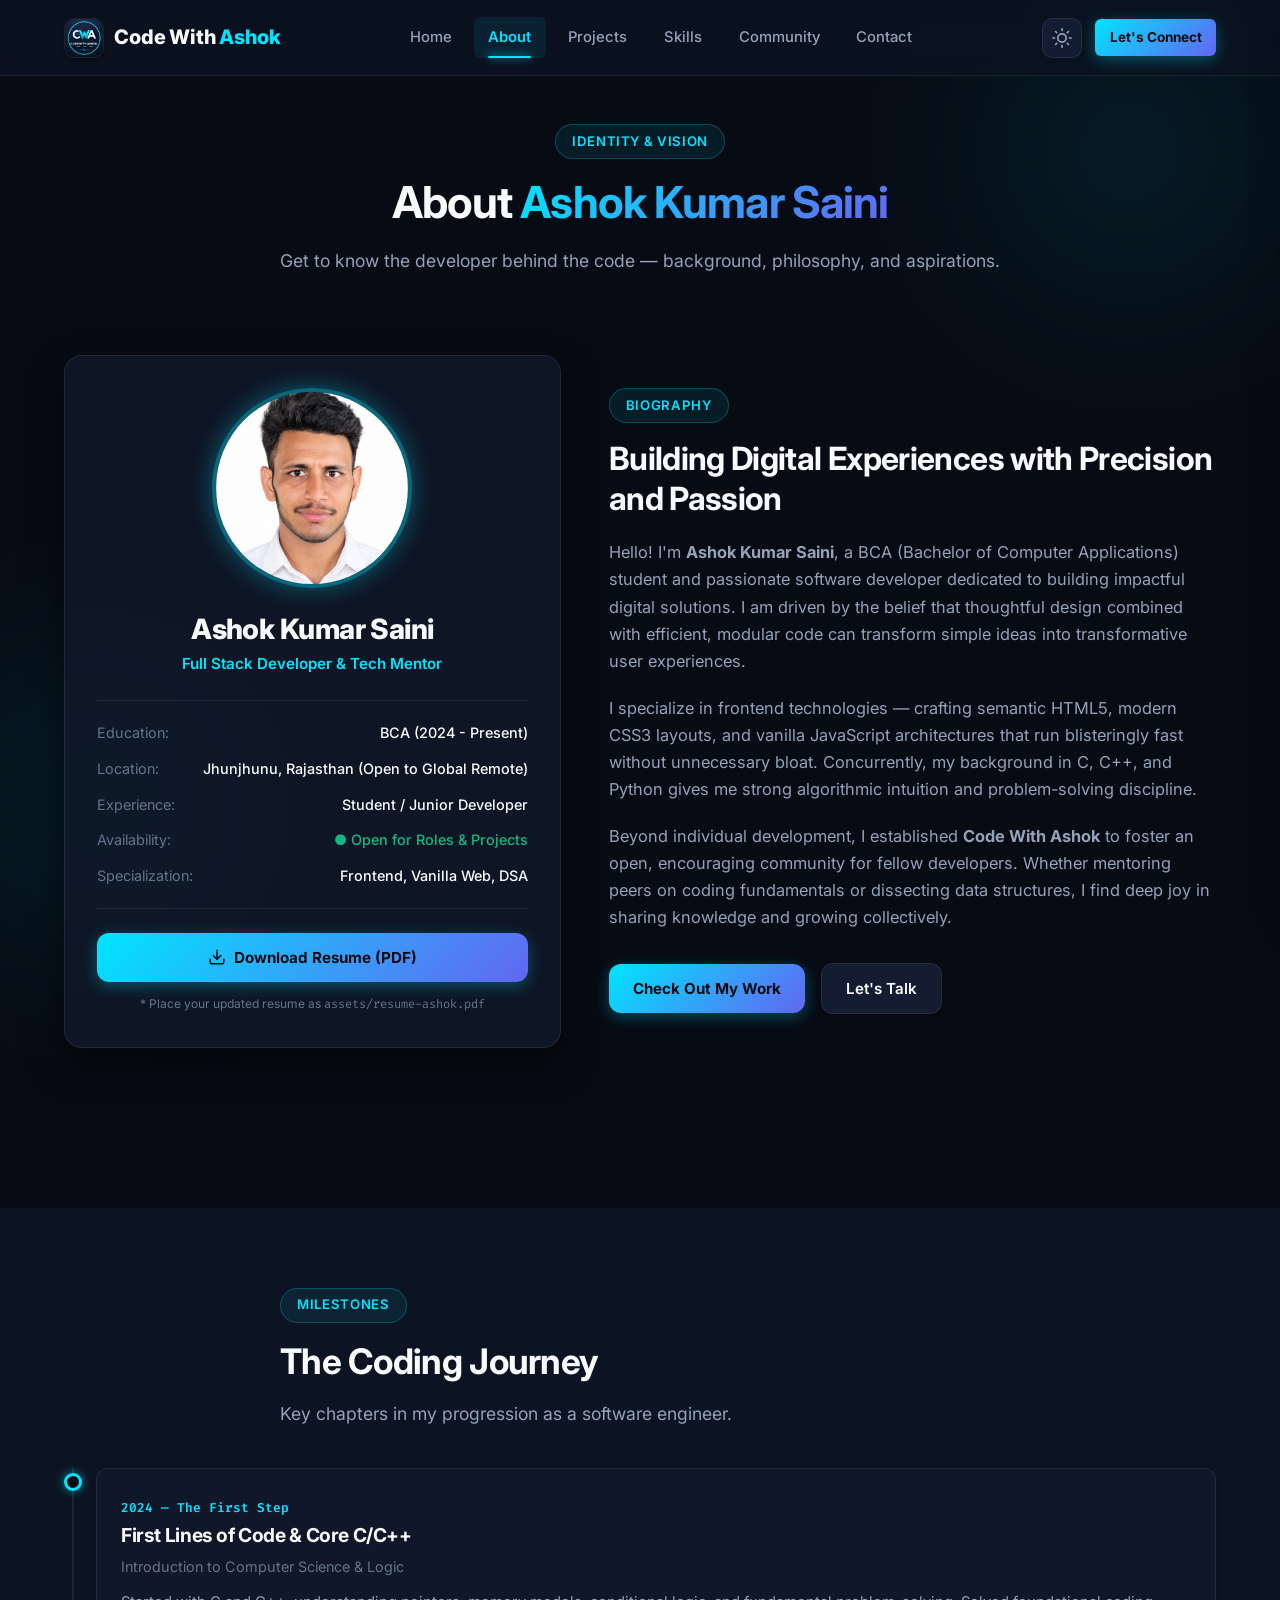
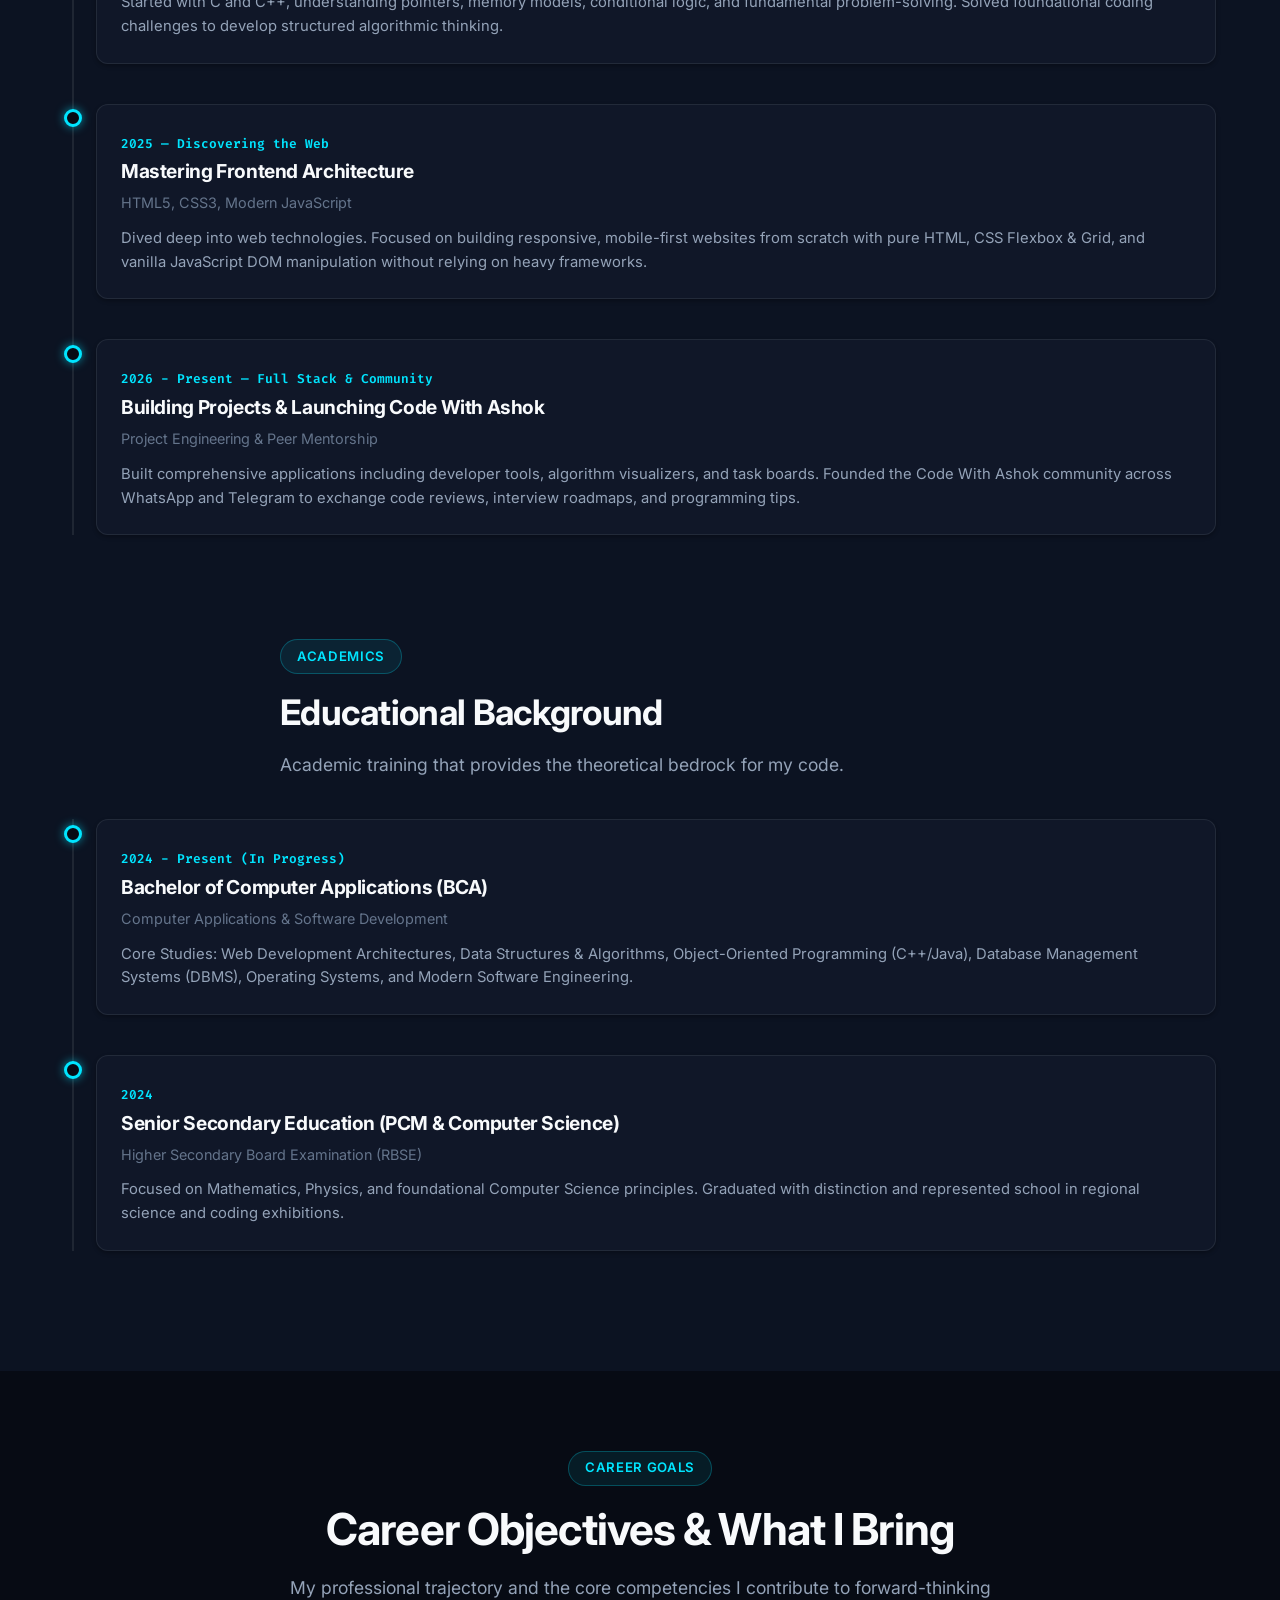
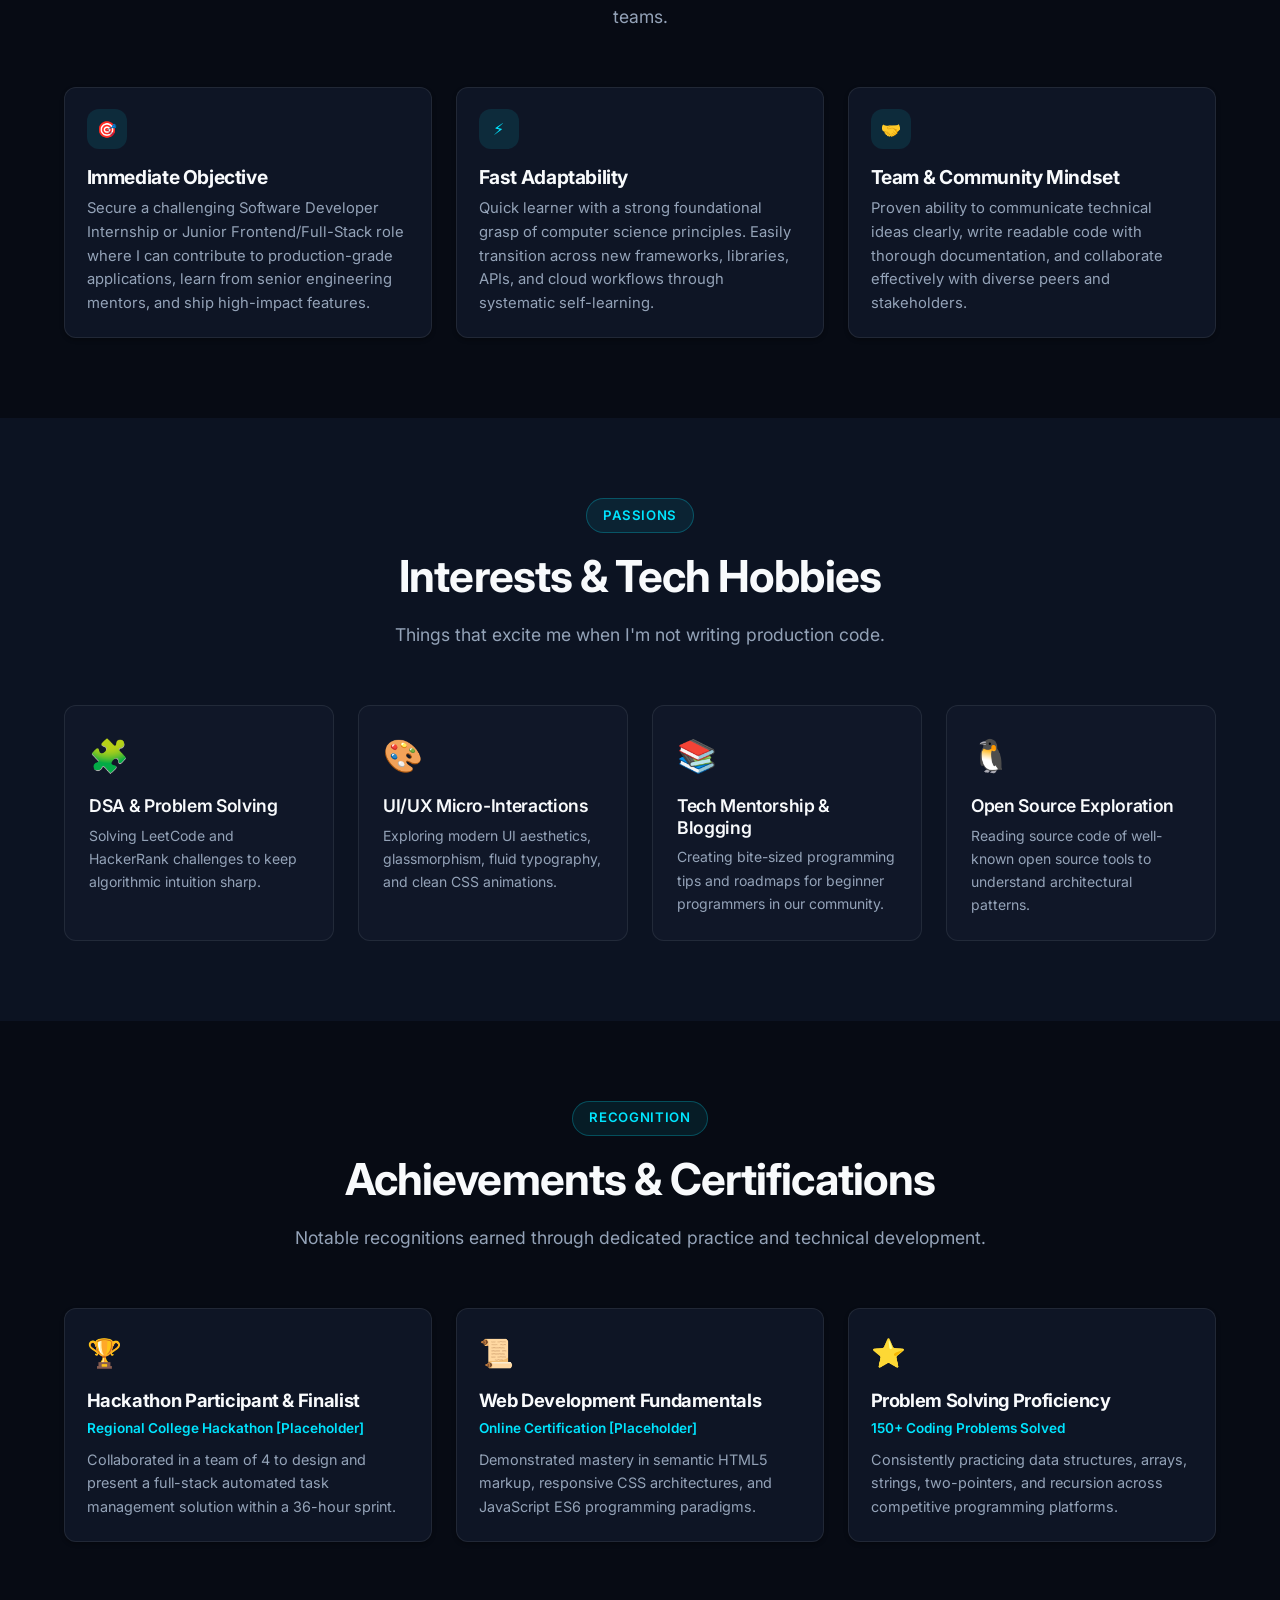
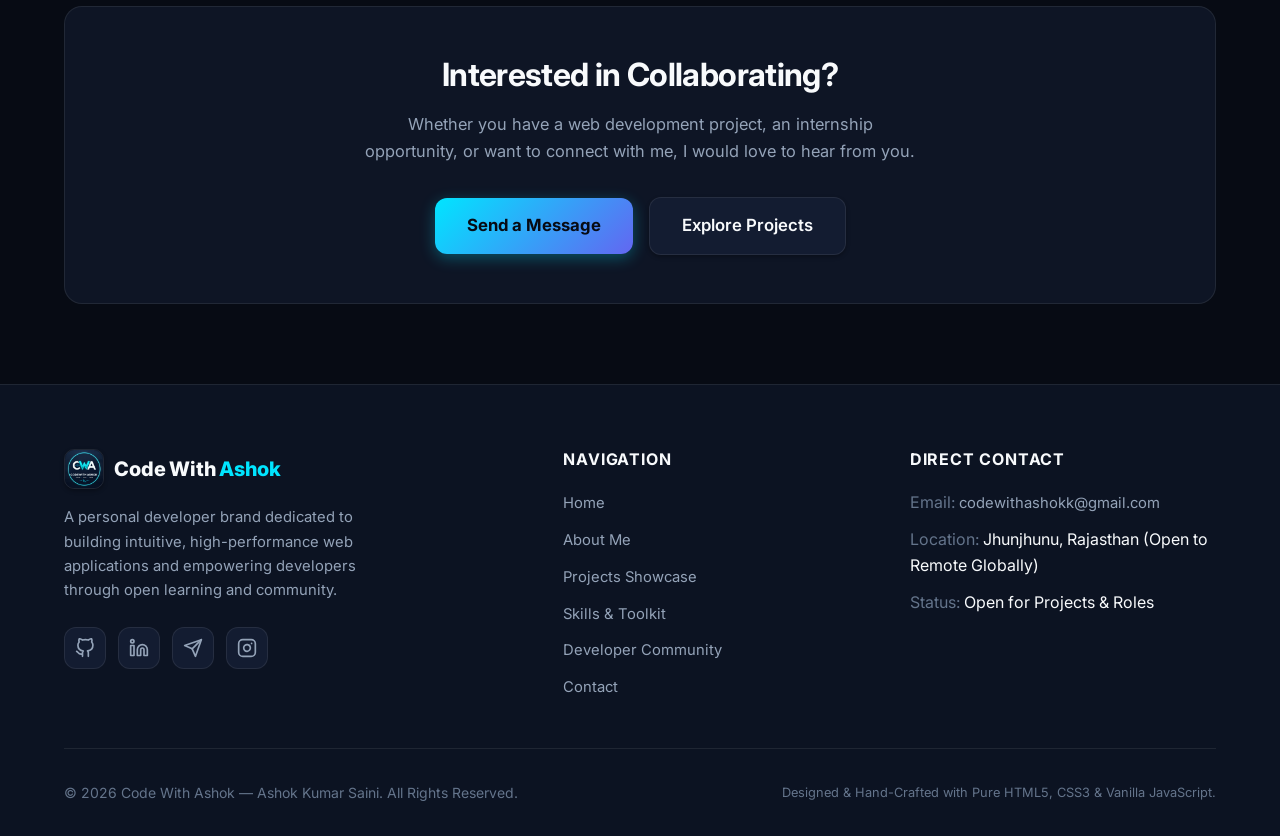
==== about.html @ 59bb3ec4 "Update Coding Journey timeline to start in 2024" ====
<!DOCTYPE html>
<html lang="en" data-theme="dark">
<head>
  <meta charset="UTF-8" />
  <meta name="viewport" content="width=device-width, initial-scale=1.0" />
  
  <!-- Primary SEO Meta Tags -->
  <title>About Ashok Kumar Saini — Developer Journey, Background &amp; Vision | Code With Ashok</title>
  <meta name="title" content="About Ashok Kumar Saini — Developer Journey, Background &amp; Vision | Code With Ashok" />
  <meta name="description" content="Discover the story, educational journey, career objectives, and technical philosophy of Ashok Kumar Saini, founder of Code With Ashok." />
  <meta name="keywords" content="About Ashok Kumar Saini, Ashok Kumar Saini, Code With Ashok, Developer Bio, Education, Career Objectives, Coding Journey, Software Engineer, Web Developer" />
  <meta name="author" content="Ashok Kumar Saini" />
  <meta name="robots" content="index, follow" />
  <link rel="canonical" href="https://codewithashok.dev/about.html" />

  <!-- Open Graph / Facebook -->
  <meta property="og:type" content="profile" />
  <meta property="og:url" content="https://codewithashok.dev/about.html" />
  <meta property="og:title" content="About Ashok Kumar Saini — Developer Journey, Background &amp; Vision" />
  <meta property="og:description" content="Discover the story, educational background, coding journey, and technical achievements of Ashok Kumar Saini." />
  <meta property="og:image" content="https://codewithashok.dev/assets/images/ashok.jpeg" />

  <!-- Twitter Meta -->
  <meta property="twitter:card" content="summary_large_image" />
  <meta property="twitter:url" content="https://codewithashok.dev/about.html" />
  <meta property="twitter:title" content="About Ashok Kumar Saini — Code With Ashok" />
  <meta property="twitter:description" content="Full-stack developer portfolio and biography of Ashok Kumar Saini." />
  <meta property="twitter:image" content="https://codewithashok.dev/assets/images/ashok.jpeg" />

  <!-- Favicon -->
  <link rel="icon" type="image/png" href="assets/icons/codewithashokk.png" />
  <link rel="apple-touch-icon" href="assets/icons/codewithashokk.png" />
  <link rel="alternate icon" href="favicon.ico" />

  <!-- Google Fonts Preconnect -->
  <link rel="preconnect" href="https://fonts.googleapis.com" />
  <link rel="preconnect" href="https://fonts.gstatic.com" crossorigin />
  <link href="https://fonts.googleapis.com/css2?family=Fira+Code:wght@400;500;600&family=Inter:wght@400;500;600;700;800&display=swap" rel="stylesheet" />

  <!-- Stylesheet -->
  <link rel="stylesheet" href="css/style.css" />

  <!-- Structured Data JSON-LD -->
  <script type="application/ld+json">
  {
    "@context": "https://schema.org",
    "@type": "ProfilePage",
    "mainEntity": {
      "@type": "Person",
      "name": "Ashok Kumar Saini",
      "url": "https://codewithashok.dev/about.html",
      "jobTitle": "Full Stack Web Developer",
      "description": "Full-stack developer and community builder with a focus on clean modular web applications and computer science fundamentals."
    }
  }
  </script>
</head>
<body>

  <!-- Ambient Glow Effects -->
  <div class="ambient-glow ambient-top-right" aria-hidden="true"></div>
  <div class="ambient-glow ambient-bottom-left" aria-hidden="true"></div>

  <!-- NAVIGATION BAR -->
  <header class="navbar" role="banner">
    <div class="container nav-container">
      <a href="index.html" class="brand-logo" aria-label="Code With Ashok Home">
        <img src="assets/icons/codewithashokk.png" alt="Code With Ashok Logo" class="brand-logo-img" width="40" height="40" />
        <span class="brand-text">Code With <span>Ashok</span></span>
      </a>

      <!-- Desktop Navigation Menu -->
      <nav class="nav-menu" role="navigation" aria-label="Primary Navigation">
        <a href="index.html" class="nav-link">Home</a>
        <a href="about.html" class="nav-link active">About</a>
        <a href="projects.html" class="nav-link">Projects</a>
        <a href="skills.html" class="nav-link">Skills</a>
        <a href="community.html" class="nav-link">Community</a>
        <a href="contact.html" class="nav-link">Contact</a>
      </nav>

      <!-- Nav Actions (Theme Switcher & Let's Connect CTA) -->
      <div class="nav-actions">
        <button id="theme-toggle-btn" class="theme-toggle-btn" aria-label="Switch to light theme" title="Switch Theme">
          <span id="theme-icon" aria-hidden="true">
            <svg xmlns="http://www.w3.org/2000/svg" viewBox="0 0 24 24" fill="none" stroke="currentColor" stroke-width="2" stroke-linecap="round" stroke-linejoin="round">
              <circle cx="12" cy="12" r="5"></circle>
              <line x1="12" y1="1" x2="12" y2="3"></line>
              <line x1="12" y1="21" x2="12" y2="23"></line>
              <line x1="4.22" y1="4.22" x2="5.64" y2="5.64"></line>
              <line x1="18.36" y1="18.36" x2="19.78" y2="19.78"></line>
              <line x1="1" y1="12" x2="3" y2="12"></line>
              <line x1="21" y1="12" x2="23" y2="12"></line>
              <line x1="4.22" y1="19.78" x2="5.64" y2="18.36"></line>
              <line x1="18.36" y1="5.64" x2="19.78" y2="4.22"></line>
            </svg>
          </span>
        </button>

        <a href="contact.html" class="btn btn-primary btn-sm" style="display: none;" id="desktop-cta">Let's Connect</a>
        <style>@media(min-width: 768px){ #desktop-cta { display: inline-flex !important; } }</style>

        <!-- Mobile Hamburger Toggle -->
        <button id="hamburger-btn" class="hamburger-btn" aria-label="Toggle navigation drawer" aria-expanded="false">
          <span></span>
          <span></span>
          <span></span>
        </button>
      </div>
    </div>
  </header>

  <!-- Mobile Navigation Overlay & Drawer -->
  <div id="mobile-nav-overlay" class="mobile-nav-overlay" aria-hidden="true"></div>
  <aside id="mobile-nav-drawer" class="mobile-nav-drawer" aria-label="Mobile Navigation">
    <div class="mobile-nav-links">
      <a href="index.html" class="mobile-nav-link">Home</a>
      <a href="about.html" class="mobile-nav-link active">About</a>
      <a href="projects.html" class="mobile-nav-link">Projects</a>
      <a href="skills.html" class="mobile-nav-link">Skills</a>
      <a href="community.html" class="mobile-nav-link">Community</a>
      <a href="contact.html" class="mobile-nav-link">Contact</a>
    </div>

    <div class="mobile-nav-footer">
      <a href="contact.html" class="btn btn-primary" style="width: 100%;">Let's Connect</a>
      <div class="mobile-socials">
        <a href="https://github.com/CodeWithAshokk" target="_blank" rel="noopener noreferrer" class="social-icon-btn" aria-label="GitHub">
          <svg viewBox="0 0 24 24" fill="none" stroke="currentColor" stroke-width="2" stroke-linecap="round" stroke-linejoin="round">
            <path d="M9 19c-5 1.5-5-2.5-7-3m14 6v-3.87a3.37 3.37 0 0 0-.94-2.61c3.14-.35 6.44-1.54 6.44-7A5.44 5.44 0 0 0 20 4.77 5.07 5.07 0 0 0 19.91 1S18.73.65 16 2.48a13.38 13.38 0 0 0-7 0C6.27.65 5.09 1 5.09 1A5.07 5.07 0 0 0 5 4.77a5.44 5.44 0 0 0-1.5 3.78c0 5.42 3.3 6.61 6.44 7A3.37 3.37 0 0 0 9 18.13V22"></path>
          </svg>
        </a>
        <a href="https://www.linkedin.com/in/ashokkumarsainii" target="_blank" rel="noopener noreferrer" class="social-icon-btn" aria-label="LinkedIn">
          <svg viewBox="0 0 24 24" fill="none" stroke="currentColor" stroke-width="2" stroke-linecap="round" stroke-linejoin="round">
            <path d="M16 8a6 6 0 0 1 6 6v7h-4v-7a2 2 0 0 0-2-2 2 2 0 0 0-2 2v7h-4v-7a6 6 0 0 1 6-6z"></path>
            <rect x="2" y="9" width="4" height="12"></rect>
            <circle cx="4" cy="4" r="2"></circle>
          </svg>
        </a>
        <a href="https://t.me/+O-ia_6re6TllYWFl" target="_blank" rel="noopener noreferrer" class="social-icon-btn" aria-label="Telegram">
          <svg viewBox="0 0 24 24" fill="none" stroke="currentColor" stroke-width="2" stroke-linecap="round" stroke-linejoin="round">
            <line x1="22" y1="2" x2="11" y2="13"></line>
            <polygon points="22 2 15 22 11 13 2 9 22 2"></polygon>
          </svg>
        </a>
      </div>
    </div>
  </aside>

  <!-- MAIN CONTENT -->
  <main id="main-content" class="main-content">
    
    <!-- PAGE HEADER -->
    <section class="section-sm" style="padding-top: 3rem; padding-bottom: 2rem;">
      <div class="container">
        <div class="section-title-wrap" style="margin-bottom: 2rem;">
          <span class="section-tag">Identity &amp; Vision</span>
          <h1 class="section-title">About <span class="text-gradient">Ashok Kumar Saini</span></h1>
          <p class="section-desc">Get to know the developer behind the code — background, philosophy, and aspirations.</p>
        </div>
      </div>
    </section>

    <!-- DEVELOPER BIO & PROFILE CARD -->
    <section class="section" style="padding-top: 1rem;">
      <div class="container">
        <div class="about-hero-grid">
          
          <!-- Profile Card -->
          <div class="about-card-profile reveal-on-scroll">
            <img src="assets/images/ashok.jpeg" alt="Ashok Kumar Saini - Developer Photograph" class="profile-avatar-large" width="200" height="200" />
            <h2 class="profile-name">Ashok Kumar Saini</h2>
            <div class="profile-role">Full Stack Developer &amp; Tech Mentor</div>
            
            <div class="profile-details-list">
              <div class="profile-detail-row">
                <span class="profile-detail-label">Education:</span>
                <span class="profile-detail-val">BCA (2024 - Present)</span>
              </div>
              <div class="profile-detail-row">
                <span class="profile-detail-label">Location:</span>
                <span class="profile-detail-val">Jhunjhunu, Rajasthan (Open to Global Remote)</span>
              </div>
              <div class="profile-detail-row">
                <span class="profile-detail-label">Experience:</span>
                <span class="profile-detail-val">Student / Junior Developer</span>
              </div>
              <div class="profile-detail-row">
                <span class="profile-detail-label">Availability:</span>
                <span class="profile-detail-val" style="color: var(--accent-emerald);">● Open for Roles &amp; Projects</span>
              </div>
              <div class="profile-detail-row">
                <span class="profile-detail-label">Specialization:</span>
                <span class="profile-detail-val">Frontend, Vanilla Web, DSA</span>
              </div>
            </div>

            <!-- Resume Download Action (Fully Configurable) -->
            <div style="display: flex; flex-direction: column; gap: 0.75rem;">
              <a href="assets/resume-ashok.pdf" download="Ashok-Kumar-Saini-Resume.pdf" class="btn btn-primary" id="download-resume-btn" aria-label="Download Ashok Kumar Saini's Resume (PDF)">
                <svg xmlns="http://www.w3.org/2000/svg" viewBox="0 0 24 24" fill="none" stroke="currentColor" stroke-width="2" stroke-linecap="round" stroke-linejoin="round" width="18" height="18">
                  <path d="M21 15v4a2 2 0 0 1-2 2H5a2 2 0 0 1-2-2v-4"></path>
                  <polyline points="7 10 12 15 17 10"></polyline>
                  <line x1="12" y1="15" x2="12" y2="3"></line>
                </svg>
                Download Resume (PDF)
              </a>
              <span style="font-size: 0.75rem; color: var(--text-muted);">
                * Place your updated resume as <code>assets/resume-ashok.pdf</code>
              </span>
            </div>
          </div>

          <!-- Developer Story & Vision -->
          <div class="reveal-on-scroll">
            <span class="section-tag">Biography</span>
            <h2 style="font-size: 2rem; margin-bottom: 1.25rem;">Building Digital Experiences with Precision and Passion</h2>
            <p style="margin-bottom: 1.25rem;">
              Hello! I'm <strong>Ashok Kumar Saini</strong>, a BCA (Bachelor of Computer Applications) student and passionate software developer dedicated to building impactful digital solutions. I am driven by the belief that thoughtful design combined with efficient, modular code can transform simple ideas into transformative user experiences.
            </p>
            <p style="margin-bottom: 1.25rem;">
              I specialize in frontend technologies — crafting semantic HTML5, modern CSS3 layouts, and vanilla JavaScript architectures that run blisteringly fast without unnecessary bloat. Concurrently, my background in C, C++, and Python gives me strong algorithmic intuition and problem-solving discipline.
            </p>
            <p style="margin-bottom: 2rem;">
              Beyond individual development, I established <strong>Code With Ashok</strong> to foster an open, encouraging community for fellow developers. Whether mentoring peers on coding fundamentals or dissecting data structures, I find deep joy in sharing knowledge and growing collectively.
            </p>

            <div class="btn-group">
              <a href="projects.html" class="btn btn-primary">Check Out My Work</a>
              <a href="contact.html" class="btn btn-secondary">Let's Talk</a>
            </div>
          </div>

        </div>
      </div>
    </section>

    <!-- CODING JOURNEY & EDUCATIONAL BACKGROUND (TIMELINES) -->
    <section class="section" style="background: var(--bg-secondary);">
      <div class="container">
        
        <div style="display: grid; grid-template-columns: 1fr; gap: 4rem;">
          
          <!-- Column 1: The Coding Journey -->
          <div class="reveal-on-scroll">
            <div class="section-title-wrap" style="text-align: left; margin-bottom: 2.5rem;">
              <span class="section-tag">Milestones</span>
              <h2 class="section-title" style="font-size: 2.2rem;">The Coding Journey</h2>
              <p class="section-desc">Key chapters in my progression as a software engineer.</p>
            </div>

            <div class="timeline">
              <!-- Item 1 -->
              <div class="timeline-item">
                <div class="timeline-dot" aria-hidden="true"></div>
                <div class="timeline-content">
                  <span class="timeline-year">2024 — The First Step</span>
                  <h3 class="timeline-title">First Lines of Code &amp; Core C/C++</h3>
                  <div class="timeline-place">Introduction to Computer Science &amp; Logic</div>
                  <p class="timeline-desc">
                    Started with C and C++, understanding pointers, memory models, conditional logic, and fundamental problem-solving. Solved foundational coding challenges to develop structured algorithmic thinking.
                  </p>
                </div>
              </div>

              <!-- Item 2 -->
              <div class="timeline-item">
                <div class="timeline-dot" aria-hidden="true"></div>
                <div class="timeline-content">
                  <span class="timeline-year">2025 — Discovering the Web</span>
                  <h3 class="timeline-title">Mastering Frontend Architecture</h3>
                  <div class="timeline-place">HTML5, CSS3, Modern JavaScript</div>
                  <p class="timeline-desc">
                    Dived deep into web technologies. Focused on building responsive, mobile-first websites from scratch with pure HTML, CSS Flexbox &amp; Grid, and vanilla JavaScript DOM manipulation without relying on heavy frameworks.
                  </p>
                </div>
              </div>

              <!-- Item 3 -->
              <div class="timeline-item">
                <div class="timeline-dot" aria-hidden="true"></div>
                <div class="timeline-content">
                  <span class="timeline-year">2026 - Present — Full Stack &amp; Community</span>
                  <h3 class="timeline-title">Building Projects &amp; Launching Code With Ashok</h3>
                  <div class="timeline-place">Project Engineering &amp; Peer Mentorship</div>
                  <p class="timeline-desc">
                    Built comprehensive applications including developer tools, algorithm visualizers, and task boards. Founded the Code With Ashok community across WhatsApp and Telegram to exchange code reviews, interview roadmaps, and programming tips.
                  </p>
                </div>
              </div>
            </div>
          </div>

          <!-- Column 2: Educational Background -->
          <div class="reveal-on-scroll">
            <div class="section-title-wrap" style="text-align: left; margin-bottom: 2.5rem;">
              <span class="section-tag">Academics</span>
              <h2 class="section-title" style="font-size: 2.2rem;">Educational Background</h2>
              <p class="section-desc">Academic training that provides the theoretical bedrock for my code.</p>
            </div>

            <div class="timeline">
              <!-- Degree 1 -->
              <div class="timeline-item">
                <div class="timeline-dot" aria-hidden="true"></div>
                <div class="timeline-content">
                  <span class="timeline-year">2024 - Present (In Progress)</span>
                  <h3 class="timeline-title">Bachelor of Computer Applications (BCA)</h3>
                  <div class="timeline-place">Computer Applications &amp; Software Development</div>
                  <p class="timeline-desc">
                    Core Studies: Web Development Architectures, Data Structures &amp; Algorithms, Object-Oriented Programming (C++/Java), Database Management Systems (DBMS), Operating Systems, and Modern Software Engineering.
                  </p>
                </div>
              </div>

              <!-- Schooling -->
              <div class="timeline-item">
                <div class="timeline-dot" aria-hidden="true"></div>
                <div class="timeline-content">
                  <span class="timeline-year">2024</span>
                  <h3 class="timeline-title">Senior Secondary Education (PCM &amp; Computer Science)</h3>
                  <div class="timeline-place">Higher Secondary Board Examination (RBSE)</div>
                  <p class="timeline-desc">
                    Focused on Mathematics, Physics, and foundational Computer Science principles. Graduated with distinction and represented school in regional science and coding exhibitions.
                  </p>
                </div>
              </div>
            </div>
          </div>

        </div>

      </div>
    </section>

    <!-- CAREER OBJECTIVES & VALUE PROPOSITION -->
    <section class="section">
      <div class="container">
        <div class="section-title-wrap reveal-on-scroll">
          <span class="section-tag">Career Goals</span>
          <h2 class="section-title">Career Objectives &amp; What I Bring</h2>
          <p class="section-desc">My professional trajectory and the core competencies I contribute to forward-thinking teams.</p>
        </div>

        <div class="skills-grid">
          <div class="skill-card reveal-on-scroll">
            <div class="category-icon" style="margin-bottom: 1rem;" aria-hidden="true">🎯</div>
            <h3 style="font-size: 1.2rem; margin-bottom: 0.5rem;">Immediate Objective</h3>
            <p style="font-size: 0.925rem; color: var(--text-secondary); line-height: 1.6;">
              Secure a challenging Software Developer Internship or Junior Frontend/Full-Stack role where I can contribute to production-grade applications, learn from senior engineering mentors, and ship high-impact features.
            </p>
          </div>

          <div class="skill-card reveal-on-scroll">
            <div class="category-icon" style="margin-bottom: 1rem;" aria-hidden="true">⚡</div>
            <h3 style="font-size: 1.2rem; margin-bottom: 0.5rem;">Fast Adaptability</h3>
            <p style="font-size: 0.925rem; color: var(--text-secondary); line-height: 1.6;">
              Quick learner with a strong foundational grasp of computer science principles. Easily transition across new frameworks, libraries, APIs, and cloud workflows through systematic self-learning.
            </p>
          </div>

          <div class="skill-card reveal-on-scroll">
            <div class="category-icon" style="margin-bottom: 1rem;" aria-hidden="true">🤝</div>
            <h3 style="font-size: 1.2rem; margin-bottom: 0.5rem;">Team &amp; Community Mindset</h3>
            <p style="font-size: 0.925rem; color: var(--text-secondary); line-height: 1.6;">
              Proven ability to communicate technical ideas clearly, write readable code with thorough documentation, and collaborate effectively with diverse peers and stakeholders.
            </p>
          </div>
        </div>
      </div>
    </section>

    <!-- INTERESTS & HOBBIES -->
    <section class="section" style="background: var(--bg-secondary);">
      <div class="container">
        <div class="section-title-wrap reveal-on-scroll">
          <span class="section-tag">Passions</span>
          <h2 class="section-title">Interests &amp; Tech Hobbies</h2>
          <p class="section-desc">Things that excite me when I'm not writing production code.</p>
        </div>

        <div class="hobbies-grid">
          <div class="hobby-card reveal-on-scroll">
            <div class="hobby-icon" aria-hidden="true">🧩</div>
            <h3 class="hobby-title">DSA &amp; Problem Solving</h3>
            <p class="hobby-desc">Solving LeetCode and HackerRank challenges to keep algorithmic intuition sharp.</p>
          </div>

          <div class="hobby-card reveal-on-scroll">
            <div class="hobby-icon" aria-hidden="true">🎨</div>
            <h3 class="hobby-title">UI/UX Micro-Interactions</h3>
            <p class="hobby-desc">Exploring modern UI aesthetics, glassmorphism, fluid typography, and clean CSS animations.</p>
          </div>

          <div class="hobby-card reveal-on-scroll">
            <div class="hobby-icon" aria-hidden="true">📚</div>
            <h3 class="hobby-title">Tech Mentorship &amp; Blogging</h3>
            <p class="hobby-desc">Creating bite-sized programming tips and roadmaps for beginner programmers in our community.</p>
          </div>

          <div class="hobby-card reveal-on-scroll">
            <div class="hobby-icon" aria-hidden="true">🐧</div>
            <h3 class="hobby-title">Open Source Exploration</h3>
            <p class="hobby-desc">Reading source code of well-known open source tools to understand architectural patterns.</p>
          </div>
        </div>
      </div>
    </section>

    <!-- PERSONAL ACHIEVEMENTS -->
    <section class="section">
      <div class="container">
        <div class="section-title-wrap reveal-on-scroll">
          <span class="section-tag">Recognition</span>
          <h2 class="section-title">Achievements &amp; Certifications</h2>
          <p class="section-desc">Notable recognitions earned through dedicated practice and technical development.</p>
        </div>

        <div class="skills-grid">
          <div class="skill-card reveal-on-scroll">
            <div style="font-size: 1.75rem; margin-bottom: 0.75rem;" aria-hidden="true">🏆</div>
            <h3 style="font-size: 1.15rem; margin-bottom: 0.35rem;">Hackathon Participant &amp; Finalist</h3>
            <div style="font-size: 0.85rem; color: var(--accent-cyan); font-weight: 600; margin-bottom: 0.5rem;">Regional College Hackathon [Placeholder]</div>
            <p style="font-size: 0.9rem; color: var(--text-secondary);">
              Collaborated in a team of 4 to design and present a full-stack automated task management solution within a 36-hour sprint.
            </p>
          </div>

          <div class="skill-card reveal-on-scroll">
            <div style="font-size: 1.75rem; margin-bottom: 0.75rem;" aria-hidden="true">📜</div>
            <h3 style="font-size: 1.15rem; margin-bottom: 0.35rem;">Web Development Fundamentals</h3>
            <div style="font-size: 0.85rem; color: var(--accent-cyan); font-weight: 600; margin-bottom: 0.5rem;">Online Certification [Placeholder]</div>
            <p style="font-size: 0.9rem; color: var(--text-secondary);">
              Demonstrated mastery in semantic HTML5 markup, responsive CSS architectures, and JavaScript ES6 programming paradigms.
            </p>
          </div>

          <div class="skill-card reveal-on-scroll">
            <div style="font-size: 1.75rem; margin-bottom: 0.75rem;" aria-hidden="true">⭐</div>
            <h3 style="font-size: 1.15rem; margin-bottom: 0.35rem;">Problem Solving Proficiency</h3>
            <div style="font-size: 0.85rem; color: var(--accent-cyan); font-weight: 600; margin-bottom: 0.5rem;">150+ Coding Problems Solved</div>
            <p style="font-size: 0.9rem; color: var(--text-secondary);">
              Consistently practicing data structures, arrays, strings, two-pointers, and recursion across competitive programming platforms.
            </p>
          </div>
        </div>

        <!-- CTA Box -->
        <div style="background: var(--bg-card); border: 1px solid var(--border-color); border-radius: var(--radius-lg); padding: 3rem 2rem; text-align: center; margin-top: 4rem;" class="reveal-on-scroll">
          <h2 style="font-size: 2rem; margin-bottom: 1rem;">Interested in Collaborating?</h2>
          <p style="max-width: 550px; margin: 0 auto 2rem; color: var(--text-secondary);">
            Whether you have a web development project, an internship opportunity, or want to connect with me, I would love to hear from you.
          </p>
          <div class="btn-group" style="justify-content: center;">
            <a href="contact.html" class="btn btn-primary btn-lg">Send a Message</a>
            <a href="projects.html" class="btn btn-secondary btn-lg">Explore Projects</a>
          </div>
        </div>

      </div>
    </section>

  </main>

  <!-- PROFESSIONAL FOOTER -->
  <footer class="footer" role="contentinfo">
    <div class="container">
      <div class="footer-grid">
        <div class="footer-brand">
          <a href="index.html" class="brand-logo">
            <img src="assets/icons/codewithashokk.png" alt="Code With Ashok Logo" class="brand-logo-img" width="40" height="40" />
            <span class="brand-text">Code With <span>Ashok</span></span>
          </a>
          <p>
            A personal developer brand dedicated to building intuitive, high-performance web applications and empowering developers through open learning and community.
          </p>
          <div class="social-links-row" style="margin-top: 1.5rem;">
            <a href="https://github.com/CodeWithAshokk" target="_blank" rel="noopener noreferrer" class="social-icon-btn" aria-label="GitHub Profile">
              <svg viewBox="0 0 24 24" fill="none" stroke="currentColor" stroke-width="2" stroke-linecap="round" stroke-linejoin="round">
                <path d="M9 19c-5 1.5-5-2.5-7-3m14 6v-3.87a3.37 3.37 0 0 0-.94-2.61c3.14-.35 6.44-1.54 6.44-7A5.44 5.44 0 0 0 20 4.77 5.07 5.07 0 0 0 19.91 1S18.73.65 16 2.48a13.38 13.38 0 0 0-7 0C6.27.65 5.09 1 5.09 1A5.07 5.07 0 0 0 5 4.77a5.44 5.44 0 0 0-1.5 3.78c0 5.42 3.3 6.61 6.44 7A3.37 3.37 0 0 0 9 18.13V22"></path>
              </svg>
            </a>
            <a href="https://www.linkedin.com/in/ashokkumarsainii" target="_blank" rel="noopener noreferrer" class="social-icon-btn" aria-label="LinkedIn Profile">
              <svg viewBox="0 0 24 24" fill="none" stroke="currentColor" stroke-width="2" stroke-linecap="round" stroke-linejoin="round">
                <path d="M16 8a6 6 0 0 1 6 6v7h-4v-7a2 2 0 0 0-2-2 2 2 0 0 0-2 2v7h-4v-7a6 6 0 0 1 6-6z"></path>
                <rect x="2" y="9" width="4" height="12"></rect>
                <circle cx="4" cy="4" r="2"></circle>
              </svg>
            </a>
            <a href="https://t.me/+O-ia_6re6TllYWFl" target="_blank" rel="noopener noreferrer" class="social-icon-btn" aria-label="Telegram Channel">
              <svg viewBox="0 0 24 24" fill="none" stroke="currentColor" stroke-width="2" stroke-linecap="round" stroke-linejoin="round">
                <line x1="22" y1="2" x2="11" y2="13"></line>
                <polygon points="22 2 15 22 11 13 2 9 22 2"></polygon>
              </svg>
            </a>
            <a href="https://www.instagram.com/codewithashokk" target="_blank" rel="noopener noreferrer" class="social-icon-btn" aria-label="Instagram Page">
              <svg viewBox="0 0 24 24" fill="none" stroke="currentColor" stroke-width="2" stroke-linecap="round" stroke-linejoin="round">
                <rect x="2" y="2" width="20" height="20" rx="5" ry="5"></rect>
                <path d="M16 11.37A4 4 0 1 1 12.63 8 4 4 0 0 1 16 11.37z"></path>
                <line x1="17.5" y1="6.5" x2="17.51" y2="6.5"></line>
              </svg>
            </a>
          </div>
        </div>

        <div>
          <h3 class="footer-heading">Navigation</h3>
          <ul class="footer-links">
            <li><a href="index.html" class="footer-link">Home</a></li>
            <li><a href="about.html" class="footer-link">About Me</a></li>
            <li><a href="projects.html" class="footer-link">Projects Showcase</a></li>
            <li><a href="skills.html" class="footer-link">Skills &amp; Toolkit</a></li>
            <li><a href="community.html" class="footer-link">Developer Community</a></li>
            <li><a href="contact.html" class="footer-link">Contact</a></li>
          </ul>
        </div>

        <div>
          <h3 class="footer-heading">Direct Contact</h3>
          <ul class="footer-links">
            <li><span style="color: var(--text-muted);">Email:</span> <a href="mailto:codewithashokk@gmail.com" class="footer-link">codewithashokk@gmail.com</a></li>
            <li><span style="color: var(--text-muted);">Location:</span> Jhunjhunu, Rajasthan (Open to Remote Globally)</li>
            <li><span style="color: var(--text-muted);">Status:</span> Open for Projects &amp; Roles</li>
          </ul>
        </div>
      </div>

      <div class="footer-bottom">
        <p class="copyright-text">
          &copy; <span id="current-year">2026</span> Code With Ashok — Ashok Kumar Saini. All Rights Reserved.
        </p>
        <p class="copyright-text" style="font-size: 0.8rem;">
          Designed &amp; Hand-Crafted with Pure HTML5, CSS3 &amp; Vanilla JavaScript.
        </p>
      </div>
    </div>
  </footer>

  <!-- BACK TO TOP BUTTON -->
  <button id="back-to-top" class="back-to-top" aria-label="Back to top" title="Back to top">
    <svg xmlns="http://www.w3.org/2000/svg" viewBox="0 0 24 24" fill="none" stroke="currentColor" stroke-width="2.5" stroke-linecap="round" stroke-linejoin="round">
      <polyline points="18 15 12 9 6 15"></polyline>
    </svg>
  </button>

  <!-- JAVASCRIPT MODULES -->
  <script src="js/main.js"></script>
</body>
</html>
---- css/style.css ----
/* ==========================================================================
   CODE WITH ASHOK - MASTER STYLESHEET
   Design System: Premium Dark & Adaptive Theme
   Stack: Pure CSS3, Semantic & Mobile-First
   ========================================================================== */

/* --------------------------------------------------------------------------
   1. CSS VARIABLES / DESIGN TOKENS
   -------------------------------------------------------------------------- */
:root {
  /* Color Palette - Modern Dark Theme (Default) */
  --bg-primary: #070b14;
  --bg-secondary: #0c1322;
  --bg-card: rgba(18, 26, 43, 0.75);
  --bg-card-hover: rgba(26, 38, 62, 0.85);
  --bg-surface: #131c31;
  --bg-surface-elevated: #1a2742;

  --border-color: rgba(255, 255, 255, 0.08);
  --border-focus: rgba(0, 229, 255, 0.5);
  --border-subtle: rgba(255, 255, 255, 0.04);

  --text-primary: #f8fafc;
  --text-secondary: #94a3b8;
  --text-muted: #64748b;
  --text-highlight: #38bdf8;

  /* Brand Accents & Gradients */
  --accent-cyan: #00e5ff;
  --accent-blue: #3b82f6;
  --accent-indigo: #6366f1;
  --accent-purple: #8b5cf6;
  --accent-emerald: #10b981;
  --accent-amber: #f59e0b;
  --accent-rose: #f43f5e;

  --gradient-brand: linear-gradient(135deg, #00e5ff 0%, #6366f1 100%);
  --gradient-accent: linear-gradient(135deg, #38bdf8 0%, #818cf8 100%);
  --gradient-card: linear-gradient(180deg, rgba(255, 255, 255, 0.03) 0%, rgba(255, 255, 255, 0.005) 100%);
  --gradient-glow: radial-gradient(circle at center, rgba(0, 229, 255, 0.15) 0%, transparent 70%);

  /* Shadows & Glows */
  --glow-primary: 0 0 25px rgba(0, 229, 255, 0.35);
  --glow-subtle: 0 0 15px rgba(99, 102, 241, 0.25);
  --shadow-sm: 0 2px 4px rgba(0, 0, 0, 0.3);
  --shadow-md: 0 8px 24px rgba(0, 0, 0, 0.4);
  --shadow-lg: 0 16px 36px rgba(0, 0, 0, 0.55);

  /* Glassmorphism */
  --glass-bg: rgba(12, 19, 34, 0.82);
  --glass-border: 1px solid rgba(255, 255, 255, 0.08);
  --glass-blur: blur(14px);

  /* Typography */
  --font-sans: 'Inter', system-ui, -apple-system, BlinkMacSystemFont, 'Segoe UI', Roboto, Oxygen, Ubuntu, Cantarell, sans-serif;
  --font-mono: 'Fira Code', 'Consolas', 'Courier New', monospace;

  /* Layout & Spacing */
  --container-max: 1200px;
  --header-height: 76px;
  --radius-sm: 6px;
  --radius-md: 12px;
  --radius-lg: 18px;
  --radius-full: 9999px;

  /* Transitions */
  --transition-fast: 0.15s ease;
  --transition-normal: 0.25s ease;
  --transition-slow: 0.4s cubic-bezier(0.16, 1, 0.3, 1);
}

/* Light Theme Variables */
[data-theme="light"] {
  --bg-primary: #f8fafc;
  --bg-secondary: #f1f5f9;
  --bg-card: rgba(255, 255, 255, 0.85);
  --bg-card-hover: rgba(255, 255, 255, 0.95);
  --bg-surface: #ffffff;
  --bg-surface-elevated: #e2e8f0;

  --border-color: rgba(0, 0, 0, 0.08);
  --border-focus: rgba(2, 132, 199, 0.5);
  --border-subtle: rgba(0, 0, 0, 0.04);

  --text-primary: #0f172a;
  --text-secondary: #475569;
  --text-muted: #64748b;
  --text-highlight: #0284c7;

  --accent-cyan: #0284c7;
  --accent-blue: #2563eb;
  --accent-indigo: #4f46e5;

  --gradient-brand: linear-gradient(135deg, #0284c7 0%, #4f46e5 100%);
  --gradient-card: linear-gradient(180deg, rgba(0, 0, 0, 0.01) 0%, rgba(0, 0, 0, 0.03) 100%);
  --gradient-glow: radial-gradient(circle at center, rgba(2, 132, 199, 0.1) 0%, transparent 70%);

  --shadow-sm: 0 1px 3px rgba(0, 0, 0, 0.08);
  --shadow-md: 0 4px 14px rgba(0, 0, 0, 0.08);
  --shadow-lg: 0 12px 28px rgba(0, 0, 0, 0.12);

  --glass-bg: rgba(248, 250, 252, 0.88);
  --glass-border: 1px solid rgba(0, 0, 0, 0.08);
}

/* --------------------------------------------------------------------------
   2. RESET & BASE ELEMENTS
   -------------------------------------------------------------------------- */
*, *::before, *::after {
  box-sizing: border-box;
  margin: 0;
  padding: 0;
}

html {
  font-size: 16px;
  scroll-behavior: smooth;
  text-rendering: optimizeLegibility;
  -webkit-font-smoothing: antialiased;
  -moz-osx-font-smoothing: grayscale;
}

body {
  font-family: var(--font-sans);
  background-color: var(--bg-primary);
  color: var(--text-primary);
  line-height: 1.65;
  overflow-x: hidden;
  min-height: 100vh;
  display: flex;
  flex-direction: column;
  transition: background-color var(--transition-normal), color var(--transition-normal);
}

img, svg, picture, video {
  display: block;
  max-width: 100%;
  height: auto;
}

a {
  color: inherit;
  text-decoration: none;
  transition: color var(--transition-fast);
}

button, input, textarea, select {
  font: inherit;
  color: inherit;
  background: none;
  border: none;
  outline: none;
}

button {
  cursor: pointer;
}

ul, ol {
  list-style: none;
}

h1, h2, h3, h4, h5, h6 {
  color: var(--text-primary);
  font-weight: 700;
  line-height: 1.25;
  letter-spacing: -0.02em;
}

p {
  color: var(--text-secondary);
  font-size: 1.025rem;
}

code, pre {
  font-family: var(--font-mono);
}

::selection {
  background-color: var(--accent-cyan);
  color: #070b14;
}

/* --------------------------------------------------------------------------
   3. LAYOUT & UTILITIES
   -------------------------------------------------------------------------- */
.container {
  width: 100%;
  max-width: var(--container-max);
  margin-left: auto;
  margin-right: auto;
  padding-left: 1.5rem;
  padding-right: 1.5rem;
}

.main-content {
  flex: 1 0 auto;
  padding-top: var(--header-height);
}

.section {
  padding: 5rem 0;
  position: relative;
}

.section-sm {
  padding: 3rem 0;
}

.section-title-wrap {
  text-align: center;
  max-width: 720px;
  margin: 0 auto 3.5rem;
}

.section-tag {
  display: inline-flex;
  align-items: center;
  gap: 0.5rem;
  padding: 0.35rem 1rem;
  background: rgba(0, 229, 255, 0.08);
  border: 1px solid rgba(0, 229, 255, 0.25);
  border-radius: var(--radius-full);
  color: var(--accent-cyan);
  font-size: 0.825rem;
  font-weight: 600;
  letter-spacing: 0.05em;
  text-transform: uppercase;
  margin-bottom: 1rem;
}

.section-title {
  font-size: 2.25rem;
  margin-bottom: 1rem;
}

@media (min-width: 768px) {
  .section-title {
    font-size: 2.75rem;
  }
}

.section-desc {
  font-size: 1.1rem;
  color: var(--text-secondary);
}

.text-gradient {
  background: var(--gradient-brand);
  -webkit-background-clip: text;
  -webkit-text-fill-color: transparent;
  background-clip: text;
}

.text-cyan {
  color: var(--accent-cyan);
}

/* Background Atmosphere Gradients */
.ambient-glow {
  position: absolute;
  width: 500px;
  height: 500px;
  border-radius: 50%;
  background: var(--gradient-glow);
  filter: blur(80px);
  pointer-events: none;
  z-index: 0;
  opacity: 0.7;
}

.ambient-top-right {
  top: -100px;
  right: -100px;
}

.ambient-bottom-left {
  bottom: -150px;
  left: -150px;
}

/* --------------------------------------------------------------------------
   4. NAVIGATION BAR
   -------------------------------------------------------------------------- */
.navbar {
  position: fixed;
  top: 0;
  left: 0;
  right: 0;
  height: var(--header-height);
  background: var(--glass-bg);
  backdrop-filter: var(--glass-blur);
  -webkit-backdrop-filter: var(--glass-blur);
  border-bottom: var(--glass-border);
  z-index: 1000;
  transition: all var(--transition-normal);
}

.navbar.scrolled {
  box-shadow: var(--shadow-md);
  height: 70px;
}

.nav-container {
  display: flex;
  align-items: center;
  justify-content: space-between;
  height: 100%;
}

/* Brand Logo */
.brand-logo {
  display: flex;
  align-items: center;
  gap: 0.65rem;
  font-weight: 800;
  font-size: 1.25rem;
  letter-spacing: -0.01em;
  color: var(--text-primary);
}

.brand-icon-box {
  width: 38px;
  height: 38px;
  border-radius: 10px;
  background: var(--bg-surface);
  border: 1px solid var(--border-color);
  display: flex;
  align-items: center;
  justify-content: center;
  color: var(--accent-cyan);
  font-family: var(--font-mono);
  font-weight: bold;
  font-size: 1.1rem;
  box-shadow: var(--shadow-sm);
  transition: all var(--transition-normal);
}

.brand-logo-img {
  width: 40px;
  height: 40px;
  border-radius: 10px;
  object-fit: cover;
  border: 1.5px solid var(--border-color);
  box-shadow: var(--shadow-sm);
  transition: all var(--transition-normal);
  flex-shrink: 0;
}

.brand-logo:hover .brand-icon-box,
.brand-logo:hover .brand-logo-img {
  border-color: var(--accent-cyan);
  box-shadow: var(--glow-primary);
  transform: scale(1.06);
}

.brand-text span {
  color: var(--accent-cyan);
}

/* Navigation Links */
.nav-menu {
  display: none;
  align-items: center;
  gap: 0.5rem;
}

@media (min-width: 992px) {
  .nav-menu {
    display: flex;
  }
}

.nav-link {
  position: relative;
  padding: 0.5rem 0.9rem;
  font-size: 0.925rem;
  font-weight: 500;
  color: var(--text-secondary);
  border-radius: var(--radius-sm);
  transition: all var(--transition-fast);
}

.nav-link:hover {
  color: var(--text-primary);
}

.nav-link.active {
  color: var(--accent-cyan);
  background: rgba(0, 229, 255, 0.08);
  font-weight: 600;
}

.nav-link.active::after {
  content: '';
  position: absolute;
  bottom: 0;
  left: 20%;
  right: 20%;
  height: 2px;
  background: var(--accent-cyan);
  border-radius: 2px;
  box-shadow: 0 0 8px var(--accent-cyan);
}

/* Navigation Actions */
.nav-actions {
  display: flex;
  align-items: center;
  gap: 0.85rem;
}

/* Theme Switcher Button */
.theme-toggle-btn {
  width: 40px;
  height: 40px;
  border-radius: 10px;
  background: var(--bg-surface);
  border: 1px solid var(--border-color);
  display: flex;
  align-items: center;
  justify-content: center;
  color: var(--text-secondary);
  transition: all var(--transition-normal);
}

.theme-toggle-btn:hover {
  color: var(--accent-cyan);
  border-color: var(--accent-cyan);
  transform: scale(1.05);
}

.theme-toggle-btn svg {
  width: 20px;
  height: 20px;
  transition: transform var(--transition-normal);
}

/* Mobile Hamburger Button */
.hamburger-btn {
  display: flex;
  flex-direction: column;
  justify-content: space-around;
  width: 40px;
  height: 40px;
  padding: 10px 8px;
  background: var(--bg-surface);
  border: 1px solid var(--border-color);
  border-radius: 10px;
  cursor: pointer;
  z-index: 1100;
  transition: all var(--transition-normal);
}

@media (min-width: 992px) {
  .hamburger-btn {
    display: none;
  }
}

.hamburger-btn span {
  width: 100%;
  height: 2px;
  background-color: var(--text-primary);
  border-radius: 2px;
  transition: all 0.3s ease-in-out;
}

.hamburger-btn.active span:nth-child(1) {
  transform: translateY(7px) rotate(45deg);
}

.hamburger-btn.active span:nth-child(2) {
  opacity: 0;
  transform: translateX(-10px);
}

.hamburger-btn.active span:nth-child(3) {
  transform: translateY(-7px) rotate(-45deg);
}

/* Mobile Nav Drawer */
.mobile-nav-overlay {
  position: fixed;
  inset: 0;
  background: rgba(0, 0, 0, 0.7);
  backdrop-filter: blur(8px);
  -webkit-backdrop-filter: blur(8px);
  z-index: 1050;
  opacity: 0;
  pointer-events: none;
  transition: opacity var(--transition-normal);
}

.mobile-nav-overlay.open {
  opacity: 1;
  pointer-events: auto;
}

.mobile-nav-drawer {
  position: fixed;
  top: 0;
  right: -320px;
  width: 300px;
  height: 100vh;
  background: var(--bg-secondary);
  border-left: 1px solid var(--border-color);
  padding: 5.5rem 1.5rem 2rem;
  display: flex;
  flex-direction: column;
  justify-content: space-between;
  z-index: 1060;
  transition: right 0.35s cubic-bezier(0.16, 1, 0.3, 1);
  box-shadow: var(--shadow-lg);
}

.mobile-nav-drawer.open {
  right: 0;
}

.mobile-nav-links {
  display: flex;
  flex-direction: column;
  gap: 0.5rem;
}

.mobile-nav-link {
  display: flex;
  align-items: center;
  gap: 0.75rem;
  padding: 0.85rem 1rem;
  font-size: 1.05rem;
  font-weight: 500;
  color: var(--text-secondary);
  border-radius: var(--radius-md);
  transition: all var(--transition-fast);
}

.mobile-nav-link:hover, .mobile-nav-link.active {
  color: var(--accent-cyan);
  background: rgba(0, 229, 255, 0.08);
}

.mobile-nav-footer {
  padding-top: 1.5rem;
  border-top: 1px solid var(--border-color);
}

.mobile-socials {
  display: flex;
  justify-content: center;
  gap: 1rem;
  margin-top: 1rem;
}

/* --------------------------------------------------------------------------
   5. BUTTONS & INTERACTIVE ELEMENTS
   -------------------------------------------------------------------------- */
.btn {
  display: inline-flex;
  align-items: center;
  justify-content: center;
  gap: 0.55rem;
  padding: 0.75rem 1.5rem;
  font-size: 0.95rem;
  font-weight: 600;
  border-radius: var(--radius-md);
  transition: all var(--transition-normal);
  text-decoration: none;
  white-space: nowrap;
}

.btn svg {
  width: 18px;
  height: 18px;
  transition: transform var(--transition-fast);
}

.btn-primary {
  background: var(--gradient-brand);
  color: #070b14;
  box-shadow: 0 4px 15px rgba(0, 229, 255, 0.3);
  font-weight: 700;
}

.btn-primary:hover {
  box-shadow: 0 6px 25px rgba(0, 229, 255, 0.55);
  transform: translateY(-2px);
  color: #000;
}

.btn-primary:hover svg {
  transform: translateX(3px);
}

.btn-secondary {
  background: var(--bg-surface);
  color: var(--text-primary);
  border: 1px solid var(--border-color);
  box-shadow: var(--shadow-sm);
}

.btn-secondary:hover {
  background: var(--bg-surface-elevated);
  border-color: var(--accent-cyan);
  color: var(--accent-cyan);
  transform: translateY(-2px);
}

.btn-outline {
  background: transparent;
  color: var(--text-primary);
  border: 1px solid var(--border-color);
}

.btn-outline:hover {
  border-color: var(--accent-cyan);
  color: var(--accent-cyan);
  background: rgba(0, 229, 255, 0.05);
}

.btn-sm {
  padding: 0.45rem 0.9rem;
  font-size: 0.85rem;
  border-radius: var(--radius-sm);
}

.btn-lg {
  padding: 0.9rem 2rem;
  font-size: 1.05rem;
}

.btn-group {
  display: flex;
  flex-wrap: wrap;
  align-items: center;
  gap: 1rem;
}

/* --------------------------------------------------------------------------
   6. HERO SECTION (HOME PAGE)
   -------------------------------------------------------------------------- */
.hero {
  position: relative;
  min-height: calc(100vh - var(--header-height));
  display: flex;
  align-items: center;
  padding: 4rem 0 5rem;
  overflow: hidden;
}

.hero-grid {
  display: grid;
  grid-template-columns: 1fr;
  gap: 3.5rem;
  align-items: center;
}

@media (min-width: 992px) {
  .hero-grid {
    grid-template-columns: 1.15fr 0.85fr;
  }
}

.hero-content {
  position: relative;
  z-index: 10;
}

.hero-badge {
  display: inline-flex;
  align-items: center;
  gap: 0.65rem;
  padding: 0.4rem 1rem;
  background: rgba(16, 185, 129, 0.08);
  border: 1px solid rgba(16, 185, 129, 0.3);
  border-radius: var(--radius-full);
  font-size: 0.85rem;
  font-weight: 500;
  color: var(--accent-emerald);
  margin-bottom: 1.5rem;
}

.pulse-dot {
  width: 8px;
  height: 8px;
  border-radius: 50%;
  background-color: var(--accent-emerald);
  box-shadow: 0 0 0 0 rgba(16, 185, 129, 0.7);
  animation: pulseGreen 2s infinite;
}

@keyframes pulseGreen {
  0% { transform: scale(0.95); box-shadow: 0 0 0 0 rgba(16, 185, 129, 0.7); }
  70% { transform: scale(1); box-shadow: 0 0 0 10px rgba(16, 185, 129, 0); }
  100% { transform: scale(0.95); box-shadow: 0 0 0 0 rgba(16, 185, 129, 0); }
}

.hero-title {
  font-size: 2.6rem;
  font-weight: 800;
  line-height: 1.15;
  margin-bottom: 1.25rem;
  letter-spacing: -0.03em;
}

@media (min-width: 768px) {
  .hero-title {
    font-size: 3.75rem;
  }
}

.hero-subtitle {
  font-size: 1.15rem;
  color: var(--text-secondary);
  line-height: 1.7;
  margin-bottom: 2rem;
  max-width: 580px;
}

.hero-tech-stack {
  margin-top: 2.5rem;
  padding-top: 1.75rem;
  border-top: 1px solid var(--border-color);
}

.hero-tech-label {
  font-size: 0.8rem;
  font-weight: 600;
  text-transform: uppercase;
  letter-spacing: 0.06em;
  color: var(--text-muted);
  margin-bottom: 0.85rem;
}

.tech-pills {
  display: flex;
  flex-wrap: wrap;
  gap: 0.5rem;
}

.tech-pill {
  display: inline-flex;
  align-items: center;
  gap: 0.4rem;
  padding: 0.3rem 0.75rem;
  background: var(--bg-surface);
  border: 1px solid var(--border-color);
  border-radius: var(--radius-sm);
  font-size: 0.8rem;
  font-family: var(--font-mono);
  color: var(--text-secondary);
  transition: all var(--transition-fast);
}

.tech-pill:hover {
  border-color: var(--accent-cyan);
  color: var(--accent-cyan);
  transform: translateY(-2px);
}

/* Hero Typewriter & Sub-role */
.typewriter-wrap {
  display: inline-flex;
  align-items: center;
  font-family: var(--font-mono);
  font-size: 1.15rem;
  font-weight: 600;
  color: var(--accent-cyan);
  margin-bottom: 0.85rem;
  min-height: 1.85rem;
}

.typewriter-cursor {
  color: var(--accent-cyan);
  font-weight: 300;
  animation: cursorBlink 0.8s infinite;
  margin-left: 2px;
}

@keyframes cursorBlink {
  0%, 100% { opacity: 1; }
  50% { opacity: 0; }
}

.hero-social-row {
  display: flex;
  align-items: center;
  gap: 0.75rem;
  margin-top: 1.5rem;
}

.hero-social-label {
  font-size: 0.8rem;
  font-weight: 600;
  text-transform: uppercase;
  letter-spacing: 0.05em;
  color: var(--text-muted);
  margin-right: 0.25rem;
}

/* Hero Visual & Code Card */
.hero-visual {
  position: relative;
  display: flex;
  justify-content: center;
  align-items: center;
}

.hero-card-frame {
  width: 100%;
  max-width: 480px;
  background: var(--bg-card);
  backdrop-filter: var(--glass-blur);
  -webkit-backdrop-filter: var(--glass-blur);
  border: 1px solid var(--border-color);
  border-radius: var(--radius-lg);
  box-shadow: var(--shadow-lg), 0 0 30px rgba(0, 229, 255, 0.08);
  overflow: hidden;
  transition: transform var(--transition-slow), border-color var(--transition-normal), box-shadow var(--transition-normal);
}

.hero-card-frame:hover {
  border-color: rgba(0, 229, 255, 0.45);
  box-shadow: var(--shadow-lg), 0 0 35px rgba(0, 229, 255, 0.2);
  transform: translateY(-4px);
}

.card-header-bar {
  display: flex;
  align-items: center;
  justify-content: space-between;
  padding: 0.75rem 1.25rem;
  background: rgba(0, 0, 0, 0.35);
  border-bottom: 1px solid var(--border-color);
}

.window-dots {
  display: flex;
  gap: 6px;
}

.window-dot {
  width: 10px;
  height: 10px;
  border-radius: 50%;
}

.dot-red { background: #ef4444; }
.dot-yellow { background: #f59e0b; }
.dot-green { background: #10b981; }

.window-title {
  font-family: var(--font-mono);
  font-size: 0.8rem;
  color: var(--text-muted);
}

/* Terminal Tabs Bar */
.terminal-tabs-bar {
  display: flex;
  align-items: center;
  gap: 0.35rem;
  padding: 0.45rem 0.85rem;
  background: rgba(0, 0, 0, 0.5);
  border-bottom: 1px solid var(--border-color);
}

.terminal-tab {
  display: inline-flex;
  align-items: center;
  gap: 0.45rem;
  padding: 0.35rem 0.75rem;
  border-radius: var(--radius-sm);
  font-family: var(--font-mono);
  font-size: 0.75rem;
  color: var(--text-muted);
  background: transparent;
  border: 1px solid transparent;
  cursor: pointer;
  transition: all var(--transition-fast);
}

.terminal-tab:hover {
  color: var(--text-primary);
  background: rgba(255, 255, 255, 0.05);
}

.terminal-tab.active {
  color: var(--accent-cyan);
  background: var(--bg-surface);
  border-color: var(--border-color);
  font-weight: 600;
}

.terminal-tab-dot {
  width: 6px;
  height: 6px;
  border-radius: 50%;
  background: var(--accent-cyan);
}

.terminal-pane {
  display: none;
}

.terminal-pane.active {
  display: block;
}

/* Dev Profile Header inside Terminal */
.hero-dev-header {
  display: flex;
  align-items: center;
  gap: 1rem;
  padding: 1.25rem;
  background: linear-gradient(135deg, rgba(0, 229, 255, 0.06) 0%, rgba(99, 102, 241, 0.04) 100%);
  border-bottom: 1px solid var(--border-color);
}

.hero-dev-img {
  width: 54px;
  height: 54px;
  border-radius: 12px;
  object-fit: cover;
  border: 2px solid var(--accent-cyan);
  box-shadow: 0 0 15px rgba(0, 229, 255, 0.35);
  flex-shrink: 0;
}

.hero-dev-info h3 {
  font-size: 1.1rem;
  font-weight: 700;
  display: flex;
  align-items: center;
  gap: 0.4rem;
  color: var(--text-primary);
}

.verified-badge {
  display: inline-flex;
  align-items: center;
  justify-content: center;
  width: 16px;
  height: 16px;
  background: var(--accent-cyan);
  color: #070b14;
  border-radius: 50%;
  font-size: 10px;
  font-weight: 800;
}

.hero-dev-info p {
  font-size: 0.8rem;
  color: var(--text-secondary);
  margin-top: 0.15rem;
}

.code-snippet-box {
  padding: 1.25rem 1.35rem;
  background: rgba(0, 0, 0, 0.45);
  font-family: var(--font-mono);
  font-size: 0.85rem;
  line-height: 1.65;
}

.code-keyword { color: #c084fc; }
.code-var { color: #38bdf8; }
.code-string { color: #34d399; }
.code-comment { color: #64748b; font-style: italic; }
.code-bool { color: #f59e0b; }

/* Floating Stats Chip */
.floating-badge {
  position: absolute;
  display: flex;
  align-items: center;
  gap: 0.65rem;
  padding: 0.65rem 1rem;
  background: var(--glass-bg);
  backdrop-filter: var(--glass-blur);
  border: 1px solid var(--border-color);
  border-radius: var(--radius-md);
  box-shadow: var(--shadow-md);
  animation: floatSlow 4s ease-in-out infinite alternate;
  z-index: 15;
}

.floating-badge-1 {
  top: -15px;
  right: -10px;
}

.floating-badge-2 {
  bottom: 25px;
  left: -20px;
  animation-delay: -2s;
}

@keyframes floatSlow {
  0% { transform: translateY(0); }
  100% { transform: translateY(-8px); }
}

.badge-icon {
  width: 32px;
  height: 32px;
  border-radius: 8px;
  background: rgba(0, 229, 255, 0.12);
  display: flex;
  align-items: center;
  justify-content: center;
  color: var(--accent-cyan);
}

.badge-text-primary {
  font-weight: 700;
  font-size: 0.95rem;
  color: var(--text-primary);
}

.badge-text-sub {
  font-size: 0.75rem;
  color: var(--text-secondary);
}

/* --------------------------------------------------------------------------
   7. STATS METRICS BAR
   -------------------------------------------------------------------------- */
.metrics-strip {
  background: var(--bg-surface);
  border-top: 1px solid var(--border-color);
  border-bottom: 1px solid var(--border-color);
  padding: 2.5rem 0;
}

.metrics-grid {
  display: grid;
  grid-template-columns: repeat(2, 1fr);
  gap: 2rem;
}

@media (min-width: 768px) {
  .metrics-grid {
    grid-template-columns: repeat(4, 1fr);
  }
}

.metric-item {
  text-align: center;
  padding: 0 1rem;
  position: relative;
}

.metric-item:not(:last-child)::after {
  content: '';
  position: absolute;
  right: 0;
  top: 15%;
  height: 70%;
  width: 1px;
  background: var(--border-color);
  display: none;
}

@media (min-width: 768px) {
  .metric-item:not(:last-child)::after {
    display: block;
  }
}

.metric-number {
  font-size: 2.5rem;
  font-weight: 800;
  line-height: 1;
  margin-bottom: 0.45rem;
  background: var(--gradient-brand);
  -webkit-background-clip: text;
  -webkit-text-fill-color: transparent;
  font-family: var(--font-mono);
}

.metric-label {
  font-size: 0.9rem;
  color: var(--text-secondary);
  font-weight: 500;
}

/* --------------------------------------------------------------------------
   8. PROJECT CARDS & SHOWCASE
   -------------------------------------------------------------------------- */
.projects-filter-bar {
  display: flex;
  flex-direction: column;
  gap: 1.25rem;
  margin-bottom: 2.5rem;
}

@media (min-width: 768px) {
  .projects-filter-bar {
    flex-direction: row;
    align-items: center;
    justify-content: space-between;
  }
}

.search-box {
  position: relative;
  width: 100%;
  max-width: 380px;
}

.search-input {
  width: 100%;
  padding: 0.75rem 1rem 0.75rem 2.75rem;
  background: var(--bg-surface);
  border: 1px solid var(--border-color);
  border-radius: var(--radius-md);
  color: var(--text-primary);
  font-size: 0.925rem;
  transition: all var(--transition-fast);
}

.search-input:focus {
  border-color: var(--accent-cyan);
  box-shadow: 0 0 0 3px rgba(0, 229, 255, 0.15);
}

.search-icon {
  position: absolute;
  left: 0.95rem;
  top: 50%;
  transform: translateY(-50%);
  color: var(--text-muted);
  width: 18px;
  height: 18px;
  pointer-events: none;
}

.clear-search-btn {
  position: absolute;
  right: 0.75rem;
  top: 50%;
  transform: translateY(-50%);
  color: var(--text-muted);
  width: 22px;
  height: 22px;
  display: none;
  align-items: center;
  justify-content: center;
  border-radius: 50%;
}

.clear-search-btn:hover {
  color: var(--text-primary);
}

.filter-categories {
  display: flex;
  flex-wrap: wrap;
  gap: 0.5rem;
}

.filter-btn {
  padding: 0.5rem 1.1rem;
  background: var(--bg-surface);
  border: 1px solid var(--border-color);
  border-radius: var(--radius-full);
  font-size: 0.875rem;
  font-weight: 500;
  color: var(--text-secondary);
  transition: all var(--transition-fast);
}

.filter-btn:hover {
  border-color: var(--accent-cyan);
  color: var(--text-primary);
}

.filter-btn.active {
  background: var(--gradient-brand);
  color: #070b14;
  font-weight: 700;
  border-color: transparent;
  box-shadow: 0 2px 10px rgba(0, 229, 255, 0.3);
}

.projects-grid {
  display: grid;
  grid-template-columns: 1fr;
  gap: 2rem;
}

@media (min-width: 768px) {
  .projects-grid {
    grid-template-columns: repeat(2, 1fr);
  }
}

@media (min-width: 1100px) {
  .projects-grid {
    grid-template-columns: repeat(3, 1fr);
  }
}

.project-card {
  background: var(--bg-card);
  border: 1px solid var(--border-color);
  border-radius: var(--radius-lg);
  overflow: hidden;
  display: flex;
  flex-direction: column;
  box-shadow: var(--shadow-md);
  transition: transform var(--transition-normal), border-color var(--transition-normal), box-shadow var(--transition-normal);
  position: relative;
}

.project-card:hover {
  transform: translateY(-6px);
  border-color: var(--accent-cyan);
  box-shadow: var(--shadow-lg), 0 0 20px rgba(0, 229, 255, 0.15);
}

.project-thumb {
  position: relative;
  width: 100%;
  height: 200px;
  overflow: hidden;
  background: var(--bg-surface);
}

.project-thumb img {
  width: 100%;
  height: 100%;
  object-fit: cover;
  transition: transform var(--transition-slow);
}

.project-card:hover .project-thumb img {
  transform: scale(1.05);
}

.project-badge {
  position: absolute;
  top: 1rem;
  right: 1rem;
  padding: 0.3rem 0.75rem;
  background: rgba(7, 11, 20, 0.85);
  backdrop-filter: blur(8px);
  border: 1px solid var(--border-color);
  border-radius: var(--radius-full);
  font-size: 0.75rem;
  font-weight: 600;
  color: var(--accent-cyan);
  text-transform: uppercase;
  letter-spacing: 0.04em;
}

.project-body {
  padding: 1.5rem;
  display: flex;
  flex-direction: column;
  flex-grow: 1;
}

.project-title {
  font-size: 1.25rem;
  font-weight: 700;
  margin-bottom: 0.65rem;
  color: var(--text-primary);
}

.project-desc {
  font-size: 0.925rem;
  color: var(--text-secondary);
  line-height: 1.6;
  margin-bottom: 1.25rem;
  flex-grow: 1;
}

.project-tags {
  display: flex;
  flex-wrap: wrap;
  gap: 0.4rem;
  margin-bottom: 1.5rem;
}

.project-tag {
  font-size: 0.75rem;
  font-family: var(--font-mono);
  padding: 0.2rem 0.6rem;
  background: var(--bg-surface);
  border: 1px solid var(--border-color);
  border-radius: var(--radius-sm);
  color: var(--text-muted);
}

.project-actions {
  display: flex;
  gap: 0.75rem;
  padding-top: 1rem;
  border-top: 1px solid var(--border-color);
}

.project-actions .btn {
  flex: 1;
}

/* Empty search state */
.empty-state {
  grid-column: 1 / -1;
  text-align: center;
  padding: 4rem 1.5rem;
  background: var(--bg-surface);
  border: 1px dashed var(--border-color);
  border-radius: var(--radius-lg);
}

.empty-state svg {
  margin: 0 auto 1.25rem;
  color: var(--text-muted);
}

/* --------------------------------------------------------------------------
   9. SKILLS PAGE & DASHBOARD
   -------------------------------------------------------------------------- */
.skills-category-section {
  margin-bottom: 4rem;
}

.category-header {
  display: flex;
  align-items: center;
  gap: 0.85rem;
  margin-bottom: 1.75rem;
  padding-bottom: 0.75rem;
  border-bottom: 1px solid var(--border-color);
}

.category-icon {
  width: 40px;
  height: 40px;
  border-radius: var(--radius-md);
  background: rgba(0, 229, 255, 0.1);
  display: flex;
  align-items: center;
  justify-content: center;
  color: var(--accent-cyan);
}

.category-title {
  font-size: 1.5rem;
  font-weight: 700;
}

.skills-grid {
  display: grid;
  grid-template-columns: 1fr;
  gap: 1.5rem;
}

@media (min-width: 640px) {
  .skills-grid {
    grid-template-columns: repeat(2, 1fr);
  }
}

@media (min-width: 1024px) {
  .skills-grid {
    grid-template-columns: repeat(3, 1fr);
  }
}

.skill-card {
  background: var(--bg-card);
  border: 1px solid var(--border-color);
  border-radius: var(--radius-md);
  padding: 1.35rem;
  box-shadow: var(--shadow-sm);
  transition: all var(--transition-normal);
  position: relative;
  overflow: hidden;
}

.skill-card:hover {
  transform: translateY(-4px);
  border-color: var(--accent-cyan);
  box-shadow: var(--shadow-md);
}

.skill-card-top {
  display: flex;
  align-items: center;
  justify-content: space-between;
  margin-bottom: 0.75rem;
}

.skill-identity {
  display: flex;
  align-items: center;
  gap: 0.75rem;
}

.skill-icon-wrap {
  width: 36px;
  height: 36px;
  border-radius: var(--radius-sm);
  background: var(--bg-surface);
  border: 1px solid var(--border-color);
  display: flex;
  align-items: center;
  justify-content: center;
  font-size: 1.1rem;
  color: var(--accent-cyan);
}

.skill-name {
  font-size: 1.05rem;
  font-weight: 600;
  color: var(--text-primary);
}

.skill-percentage {
  font-family: var(--font-mono);
  font-size: 0.85rem;
  font-weight: 600;
  color: var(--accent-cyan);
}

.skill-desc {
  font-size: 0.85rem;
  color: var(--text-secondary);
  line-height: 1.5;
  margin-bottom: 1rem;
}

.progress-track {
  width: 100%;
  height: 6px;
  background: var(--bg-surface);
  border-radius: var(--radius-full);
  overflow: hidden;
  position: relative;
}

.progress-bar-fill {
  height: 100%;
  width: 0%;
  background: var(--gradient-brand);
  border-radius: var(--radius-full);
  transition: width 1.2s cubic-bezier(0.16, 1, 0.3, 1);
  box-shadow: 0 0 10px rgba(0, 229, 255, 0.5);
}

/* Learning Roadmap Box */
.roadmap-box {
  background: var(--bg-card);
  border: 1px solid var(--border-color);
  border-radius: var(--radius-lg);
  padding: 2.5rem;
  margin-top: 3rem;
  position: relative;
  overflow: hidden;
}

.roadmap-grid {
  display: grid;
  grid-template-columns: repeat(auto-fit, minmax(200px, 1fr));
  gap: 1.5rem;
  margin-top: 1.5rem;
}

.roadmap-item {
  background: var(--bg-surface);
  border: 1px solid var(--border-color);
  border-radius: var(--radius-md);
  padding: 1.25rem;
  border-left: 3px solid var(--accent-indigo);
}

.roadmap-title {
  font-size: 1rem;
  font-weight: 600;
  color: var(--text-primary);
  margin-bottom: 0.35rem;
}

.roadmap-status {
  font-size: 0.75rem;
  color: var(--accent-cyan);
  text-transform: uppercase;
  font-weight: 600;
  letter-spacing: 0.05em;
}

/* --------------------------------------------------------------------------
   10. ABOUT PAGE
   -------------------------------------------------------------------------- */
.about-hero-grid {
  display: grid;
  grid-template-columns: 1fr;
  gap: 3rem;
  align-items: center;
  margin-bottom: 5rem;
}

@media (min-width: 992px) {
  .about-hero-grid {
    grid-template-columns: 0.9fr 1.1fr;
  }
}

.about-card-profile {
  background: var(--bg-card);
  border: 1px solid var(--border-color);
  border-radius: var(--radius-lg);
  padding: 2rem;
  text-align: center;
  box-shadow: var(--shadow-lg);
}

.profile-avatar-large {
  width: 200px;
  height: 200px;
  margin: 0 auto 1.5rem;
  border-radius: 50%;
  border: 4px solid rgba(0, 229, 255, 0.4);
  box-shadow: var(--glow-primary);
  object-fit: cover;
}

.profile-name {
  font-size: 1.75rem;
  font-weight: 800;
  margin-bottom: 0.25rem;
}

.profile-role {
  font-size: 0.95rem;
  color: var(--accent-cyan);
  font-weight: 600;
  margin-bottom: 1.25rem;
}

.profile-details-list {
  text-align: left;
  margin: 1.5rem 0;
  padding: 1.25rem 0;
  border-top: 1px solid var(--border-color);
  border-bottom: 1px solid var(--border-color);
  display: flex;
  flex-direction: column;
  gap: 0.75rem;
}

.profile-detail-row {
  display: flex;
  justify-content: space-between;
  font-size: 0.9rem;
}

.profile-detail-label {
  color: var(--text-muted);
}

.profile-detail-val {
  color: var(--text-primary);
  font-weight: 500;
}

/* Timeline Components */
.timeline {
  position: relative;
  padding-left: 2rem;
}

.timeline::before {
  content: '';
  position: absolute;
  left: 0.5rem;
  top: 0;
  bottom: 0;
  width: 2px;
  background: var(--border-color);
}

.timeline-item {
  position: relative;
  margin-bottom: 2.5rem;
}

.timeline-dot {
  position: absolute;
  left: -2rem;
  top: 0.35rem;
  width: 18px;
  height: 18px;
  border-radius: 50%;
  background: var(--bg-primary);
  border: 3px solid var(--accent-cyan);
  box-shadow: 0 0 10px rgba(0, 229, 255, 0.6);
  z-index: 5;
}

.timeline-content {
  background: var(--bg-card);
  border: 1px solid var(--border-color);
  border-radius: var(--radius-md);
  padding: 1.5rem;
  box-shadow: var(--shadow-sm);
  transition: border-color var(--transition-fast);
}

.timeline-content:hover {
  border-color: var(--accent-cyan);
}

.timeline-year {
  display: inline-block;
  font-family: var(--font-mono);
  font-size: 0.8rem;
  font-weight: 600;
  color: var(--accent-cyan);
  margin-bottom: 0.35rem;
}

.timeline-title {
  font-size: 1.2rem;
  font-weight: 700;
  margin-bottom: 0.5rem;
}

.timeline-place {
  font-size: 0.9rem;
  color: var(--text-muted);
  margin-bottom: 0.75rem;
}

.timeline-desc {
  font-size: 0.925rem;
  color: var(--text-secondary);
  line-height: 1.6;
}

/* Interests & Hobbies Grid */
.hobbies-grid {
  display: grid;
  grid-template-columns: repeat(auto-fit, minmax(240px, 1fr));
  gap: 1.5rem;
  margin-top: 2rem;
}

.hobby-card {
  background: var(--bg-card);
  border: 1px solid var(--border-color);
  border-radius: var(--radius-md);
  padding: 1.5rem;
  transition: all var(--transition-fast);
}

.hobby-card:hover {
  border-color: var(--accent-cyan);
  transform: translateY(-4px);
}

.hobby-icon {
  font-size: 2rem;
  margin-bottom: 0.75rem;
}

.hobby-title {
  font-size: 1.1rem;
  font-weight: 600;
  margin-bottom: 0.4rem;
}

.hobby-desc {
  font-size: 0.875rem;
  color: var(--text-secondary);
}

/* --------------------------------------------------------------------------
   11. COMMUNITY PAGE
   -------------------------------------------------------------------------- */
.community-hero-grid {
  display: grid;
  grid-template-columns: 1fr;
  gap: 3rem;
  align-items: center;
  margin-bottom: 4.5rem;
}

@media (min-width: 992px) {
  .community-hero-grid {
    grid-template-columns: 1.1fr 0.9fr;
  }
}

.community-channels-grid {
  display: grid;
  grid-template-columns: 1fr;
  gap: 1.75rem;
}

@media (min-width: 768px) {
  .community-channels-grid {
    grid-template-columns: repeat(2, 1fr);
  }
}

@media (min-width: 1024px) {
  .community-channels-grid {
    grid-template-columns: repeat(3, 1fr);
  }
}

.channel-card {
  background: var(--bg-card);
  border: 1px solid var(--border-color);
  border-radius: var(--radius-lg);
  padding: 2rem;
  display: flex;
  flex-direction: column;
  justify-content: space-between;
  box-shadow: var(--shadow-md);
  transition: all var(--transition-normal);
  position: relative;
  overflow: hidden;
}

.channel-card:hover {
  transform: translateY(-6px);
  box-shadow: var(--shadow-lg);
}

.channel-card::before {
  content: '';
  position: absolute;
  top: 0;
  left: 0;
  right: 0;
  height: 4px;
}

.channel-whatsapp::before { background: #25d366; }
.channel-whatsapp:hover { border-color: #25d366; }

.channel-telegram::before { background: #229ed9; }
.channel-telegram:hover { border-color: #229ed9; }

.channel-instagram::before { background: linear-gradient(45deg, #f09433, #e6683c, #dc2743, #cc2366, #bc1888); }
.channel-instagram:hover { border-color: #e1306c; }

.channel-github::before { background: #8b5cf6; }
.channel-github:hover { border-color: #8b5cf6; }

.channel-youtube::before { background: #ff0000; }
.channel-youtube:hover { border-color: #ff0000; }

.channel-discord::before { background: #5865f2; }
.channel-discord:hover { border-color: #5865f2; }

.channel-icon {
  width: 54px;
  height: 54px;
  border-radius: 14px;
  display: flex;
  align-items: center;
  justify-content: center;
  margin-bottom: 1.25rem;
}

.channel-whatsapp .channel-icon { background: rgba(37, 211, 102, 0.15); color: #25d366; }
.channel-telegram .channel-icon { background: rgba(34, 158, 217, 0.15); color: #229ed9; }
.channel-instagram .channel-icon { background: rgba(225, 48, 108, 0.15); color: #e1306c; }
.channel-github .channel-icon { background: rgba(139, 92, 246, 0.15); color: #8b5cf6; }
.channel-youtube .channel-icon { background: rgba(255, 0, 0, 0.15); color: #ff0000; }
.channel-discord .channel-icon { background: rgba(88, 101, 242, 0.15); color: #5865f2; }

.channel-icon svg {
  width: 28px;
  height: 28px;
}

.channel-title {
  font-size: 1.25rem;
  font-weight: 700;
  margin-bottom: 0.5rem;
}

.channel-desc {
  font-size: 0.925rem;
  color: var(--text-secondary);
  line-height: 1.6;
  margin-bottom: 1.5rem;
  flex-grow: 1;
}

/* FAQ Accordion */
.faq-section {
  max-width: 800px;
  margin: 4rem auto 0;
}

.faq-item {
  background: var(--bg-card);
  border: 1px solid var(--border-color);
  border-radius: var(--radius-md);
  margin-bottom: 1rem;
  overflow: hidden;
  transition: border-color var(--transition-fast);
}

.faq-item:hover {
  border-color: var(--accent-cyan);
}

.faq-question {
  width: 100%;
  padding: 1.25rem 1.5rem;
  text-align: left;
  display: flex;
  justify-content: space-between;
  align-items: center;
  font-weight: 600;
  font-size: 1.05rem;
  color: var(--text-primary);
  background: transparent;
  cursor: pointer;
}

.faq-chevron {
  width: 20px;
  height: 20px;
  color: var(--accent-cyan);
  transition: transform 0.3s ease;
}

.faq-item.active .faq-chevron {
  transform: rotate(180deg);
}

.faq-answer {
  max-height: 0;
  overflow: hidden;
  transition: max-height 0.35s ease-out, padding 0.35s ease;
  padding: 0 1.5rem;
}

.faq-item.active .faq-answer {
  max-height: 300px;
  padding: 0 1.5rem 1.25rem;
}

.faq-answer p {
  font-size: 0.95rem;
  color: var(--text-secondary);
  line-height: 1.65;
}

/* --------------------------------------------------------------------------
   12. CONTACT PAGE & FORM
   -------------------------------------------------------------------------- */
.contact-grid {
  display: grid;
  grid-template-columns: 1fr;
  gap: 3.5rem;
}

@media (min-width: 992px) {
  .contact-grid {
    grid-template-columns: 0.9fr 1.1fr;
  }
}

.contact-info-panel {
  display: flex;
  flex-direction: column;
  gap: 2rem;
}

.contact-card-box {
  background: var(--bg-card);
  border: 1px solid var(--border-color);
  border-radius: var(--radius-lg);
  padding: 2rem;
  box-shadow: var(--shadow-md);
}

.contact-methods {
  display: flex;
  flex-direction: column;
  gap: 1.25rem;
  margin: 1.5rem 0;
}

.contact-method-item {
  display: flex;
  align-items: flex-start;
  gap: 1rem;
}

.method-icon {
  width: 42px;
  height: 42px;
  border-radius: var(--radius-md);
  background: rgba(0, 229, 255, 0.1);
  display: flex;
  align-items: center;
  justify-content: center;
  color: var(--accent-cyan);
  flex-shrink: 0;
}

.method-icon svg {
  width: 20px;
  height: 20px;
}

.method-title {
  font-size: 0.85rem;
  color: var(--text-muted);
  text-transform: uppercase;
  font-weight: 600;
  letter-spacing: 0.04em;
  margin-bottom: 0.15rem;
}

.method-value {
  font-size: 1rem;
  font-weight: 600;
  color: var(--text-primary);
}

.social-links-row {
  display: flex;
  gap: 0.75rem;
  margin-top: 1rem;
}

.social-icon-btn {
  width: 42px;
  height: 42px;
  border-radius: var(--radius-md);
  background: var(--bg-surface);
  border: 1px solid var(--border-color);
  display: flex;
  align-items: center;
  justify-content: center;
  color: var(--text-secondary);
  transition: all var(--transition-fast);
}

.social-icon-btn:hover {
  border-color: var(--accent-cyan);
  color: var(--accent-cyan);
  transform: translateY(-3px);
  box-shadow: 0 4px 12px rgba(0, 229, 255, 0.2);
}

.social-icon-btn svg {
  width: 20px;
  height: 20px;
}

/* Contact Form Styling */
.contact-form-card {
  background: var(--bg-card);
  border: 1px solid var(--border-color);
  border-radius: var(--radius-lg);
  padding: 2.5rem;
  box-shadow: var(--shadow-lg);
  position: relative;
}

.form-group {
  margin-bottom: 1.5rem;
  position: relative;
}

.form-label {
  display: block;
  font-size: 0.875rem;
  font-weight: 600;
  color: var(--text-primary);
  margin-bottom: 0.5rem;
}

.form-control {
  width: 100%;
  padding: 0.85rem 1.15rem;
  background: var(--bg-surface);
  border: 1px solid var(--border-color);
  border-radius: var(--radius-md);
  color: var(--text-primary);
  font-size: 0.95rem;
  transition: all var(--transition-fast);
}

.form-control:focus {
  border-color: var(--accent-cyan);
  box-shadow: 0 0 0 3px rgba(0, 229, 255, 0.15);
  background: var(--bg-surface-elevated);
}

.form-control.error {
  border-color: var(--accent-rose);
  box-shadow: 0 0 0 3px rgba(244, 63, 94, 0.15);
}

textarea.form-control {
  resize: vertical;
  min-height: 130px;
}

.form-error-msg {
  display: none;
  font-size: 0.8rem;
  color: var(--accent-rose);
  margin-top: 0.35rem;
}

.form-error-msg.visible {
  display: block;
}

.form-char-count {
  position: absolute;
  right: 0.5rem;
  bottom: -1.35rem;
  font-size: 0.75rem;
  color: var(--text-muted);
}

.form-status-alert {
  display: none;
  padding: 1rem 1.25rem;
  border-radius: var(--radius-md);
  font-size: 0.9rem;
  margin-bottom: 1.5rem;
  line-height: 1.5;
}

.form-status-alert.info {
  display: flex;
  gap: 0.75rem;
  align-items: center;
  background: rgba(0, 229, 255, 0.1);
  border: 1px solid rgba(0, 229, 255, 0.3);
  color: var(--accent-cyan);
}

.form-status-alert.success {
  display: flex;
  gap: 0.75rem;
  align-items: center;
  background: rgba(16, 185, 129, 0.1);
  border: 1px solid rgba(16, 185, 129, 0.3);
  color: var(--accent-emerald);
}

/* --------------------------------------------------------------------------
   13. FOOTER
   -------------------------------------------------------------------------- */
.footer {
  background: var(--bg-secondary);
  border-top: 1px solid var(--border-color);
  padding: 4rem 0 2rem;
  margin-top: auto;
  position: relative;
  z-index: 10;
}

.footer-grid {
  display: grid;
  grid-template-columns: 1fr;
  gap: 2.5rem;
  margin-bottom: 3rem;
}

@media (min-width: 768px) {
  .footer-grid {
    grid-template-columns: 1.5fr 1fr 1fr;
  }
}

.footer-brand p {
  margin-top: 1rem;
  font-size: 0.925rem;
  color: var(--text-secondary);
  max-width: 340px;
}

.footer-heading {
  font-size: 1rem;
  font-weight: 700;
  text-transform: uppercase;
  letter-spacing: 0.05em;
  color: var(--text-primary);
  margin-bottom: 1.25rem;
}

.footer-links {
  display: flex;
  flex-direction: column;
  gap: 0.65rem;
}

.footer-link {
  font-size: 0.925rem;
  color: var(--text-secondary);
  transition: all var(--transition-fast);
}

.footer-link:hover {
  color: var(--accent-cyan);
  transform: translateX(4px);
}

.footer-bottom {
  padding-top: 2rem;
  border-top: 1px solid var(--border-color);
  display: flex;
  flex-direction: column;
  gap: 1rem;
  align-items: center;
  text-align: center;
}

@media (min-width: 768px) {
  .footer-bottom {
    flex-direction: row;
    justify-content: space-between;
    text-align: left;
  }
}

.copyright-text {
  font-size: 0.875rem;
  color: var(--text-muted);
}

/* --------------------------------------------------------------------------
   14. BACK TO TOP BUTTON
   -------------------------------------------------------------------------- */
.back-to-top {
  position: fixed;
  bottom: 2rem;
  right: 2rem;
  width: 44px;
  height: 44px;
  border-radius: var(--radius-md);
  background: var(--bg-surface);
  border: 1px solid var(--border-color);
  color: var(--accent-cyan);
  display: flex;
  align-items: center;
  justify-content: center;
  box-shadow: var(--shadow-md);
  cursor: pointer;
  z-index: 900;
  opacity: 0;
  visibility: hidden;
  transform: translateY(15px);
  transition: all var(--transition-normal);
}

.back-to-top.visible {
  opacity: 1;
  visibility: visible;
  transform: translateY(0);
}

.back-to-top:hover {
  background: var(--gradient-brand);
  color: #070b14;
  border-color: transparent;
  box-shadow: var(--glow-primary);
  transform: translateY(-3px);
}

.back-to-top svg {
  width: 20px;
  height: 20px;
}

/* --------------------------------------------------------------------------
   15. SCROLL REVEAL ANIMATIONS
   -------------------------------------------------------------------------- */
.reveal-on-scroll {
  opacity: 0;
  transform: translateY(30px);
  transition: opacity 0.8s cubic-bezier(0.16, 1, 0.3, 1), transform 0.8s cubic-bezier(0.16, 1, 0.3, 1);
}

.reveal-on-scroll.revealed {
  opacity: 1;
  transform: translateY(0);
}

@keyframes spin {
  from { transform: rotate(0deg); }
  to { transform: rotate(360deg); }
}

.spin-animation {
  animation: spin 1s linear infinite;
}

/* --------------------------------------------------------------------------
   16. PRINT & ACCESSIBILITY STYLES
   -------------------------------------------------------------------------- */
@media (prefers-reduced-motion: reduce) {
  *, *::before, *::after {
    animation-duration: 0.01ms !important;
    animation-iteration-count: 1 !important;
    transition-duration: 0.01ms !important;
    scroll-behavior: auto !important;
  }
}

:focus-visible {
  outline: 2px solid var(--accent-cyan);
  outline-offset: 3px;
}
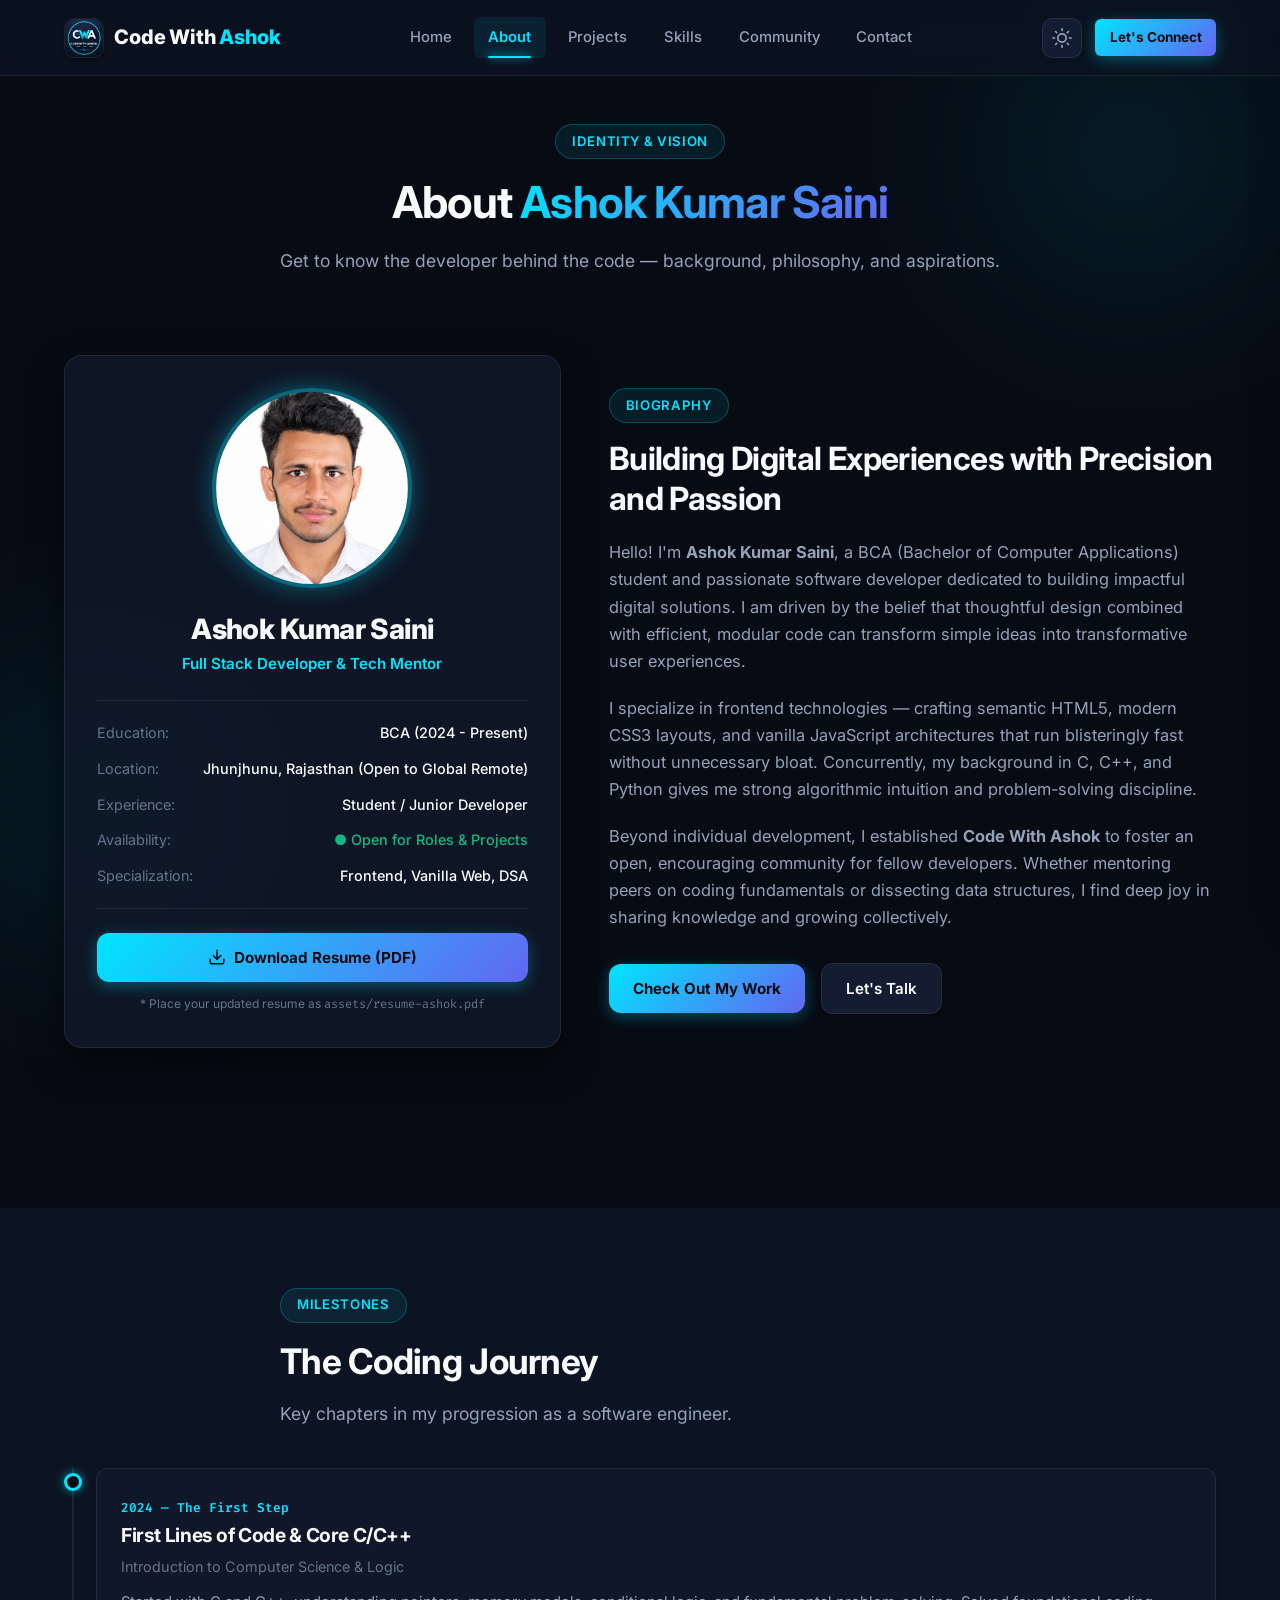
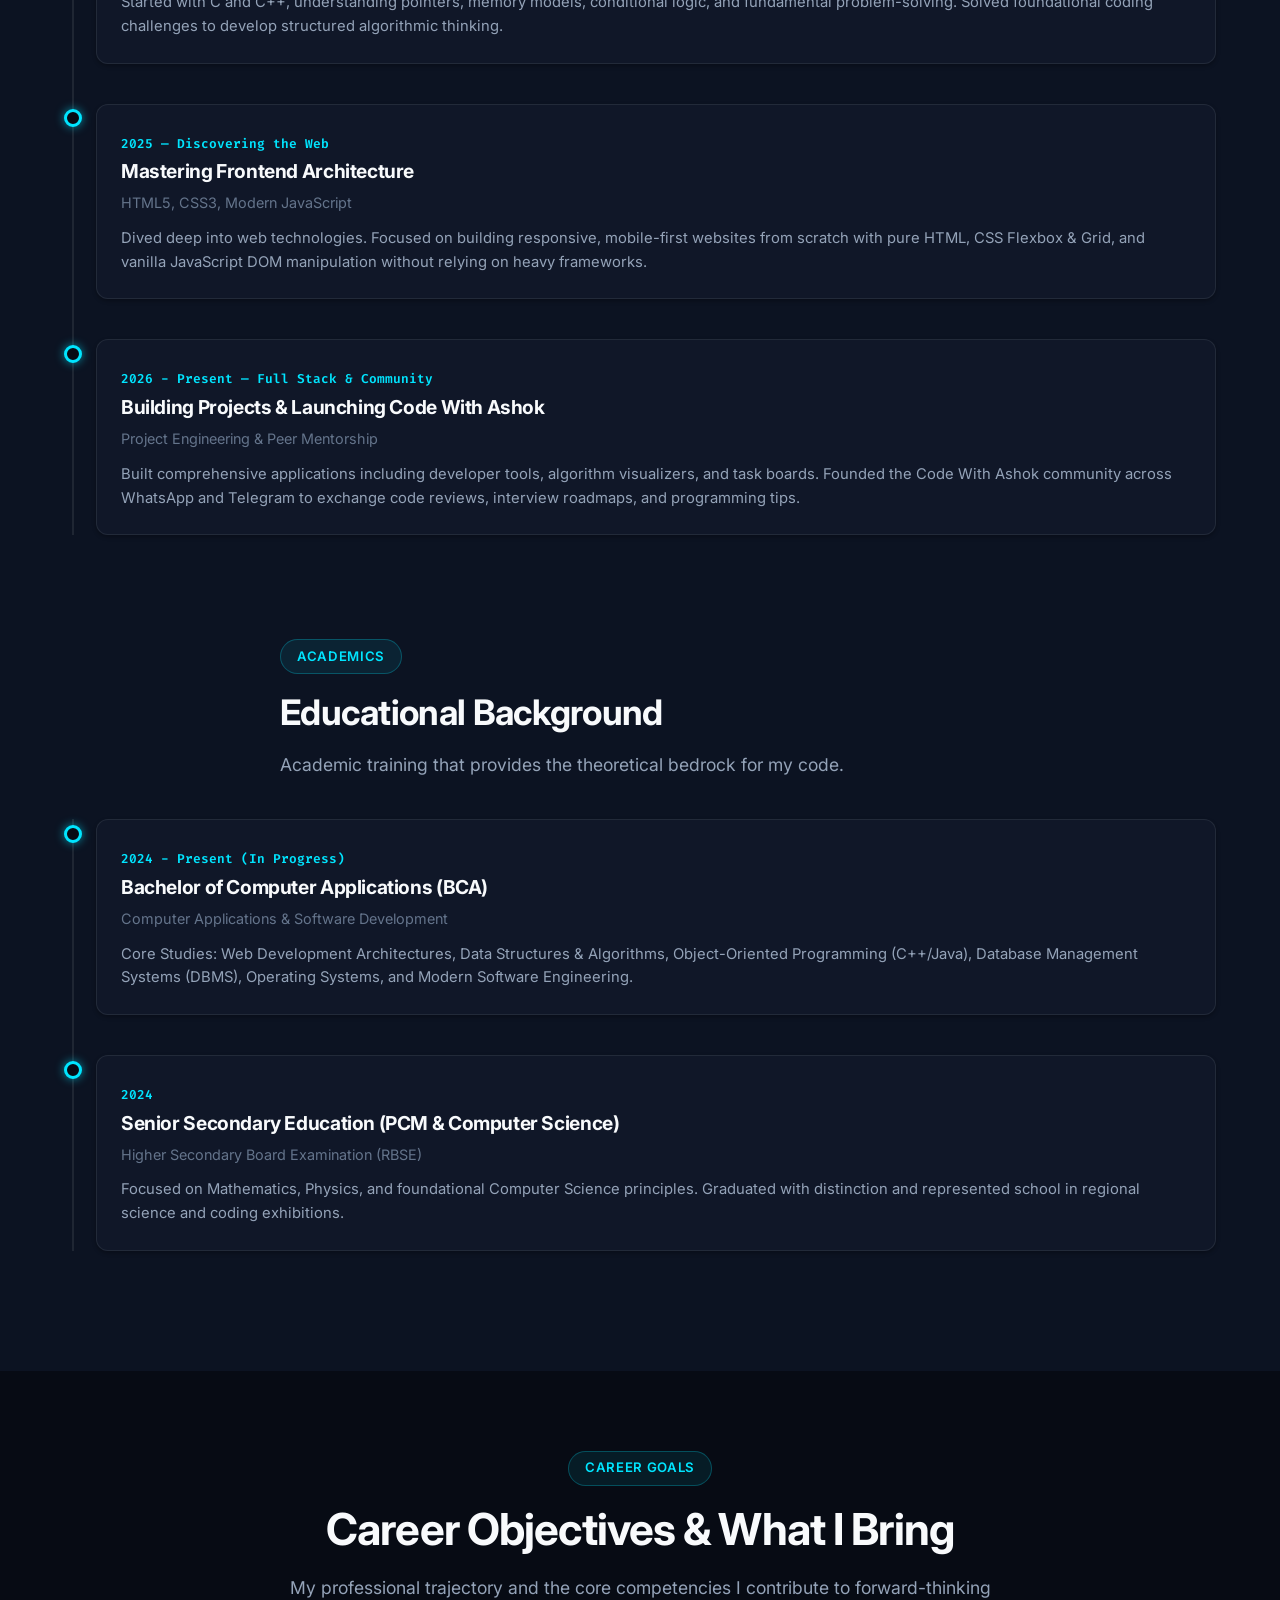
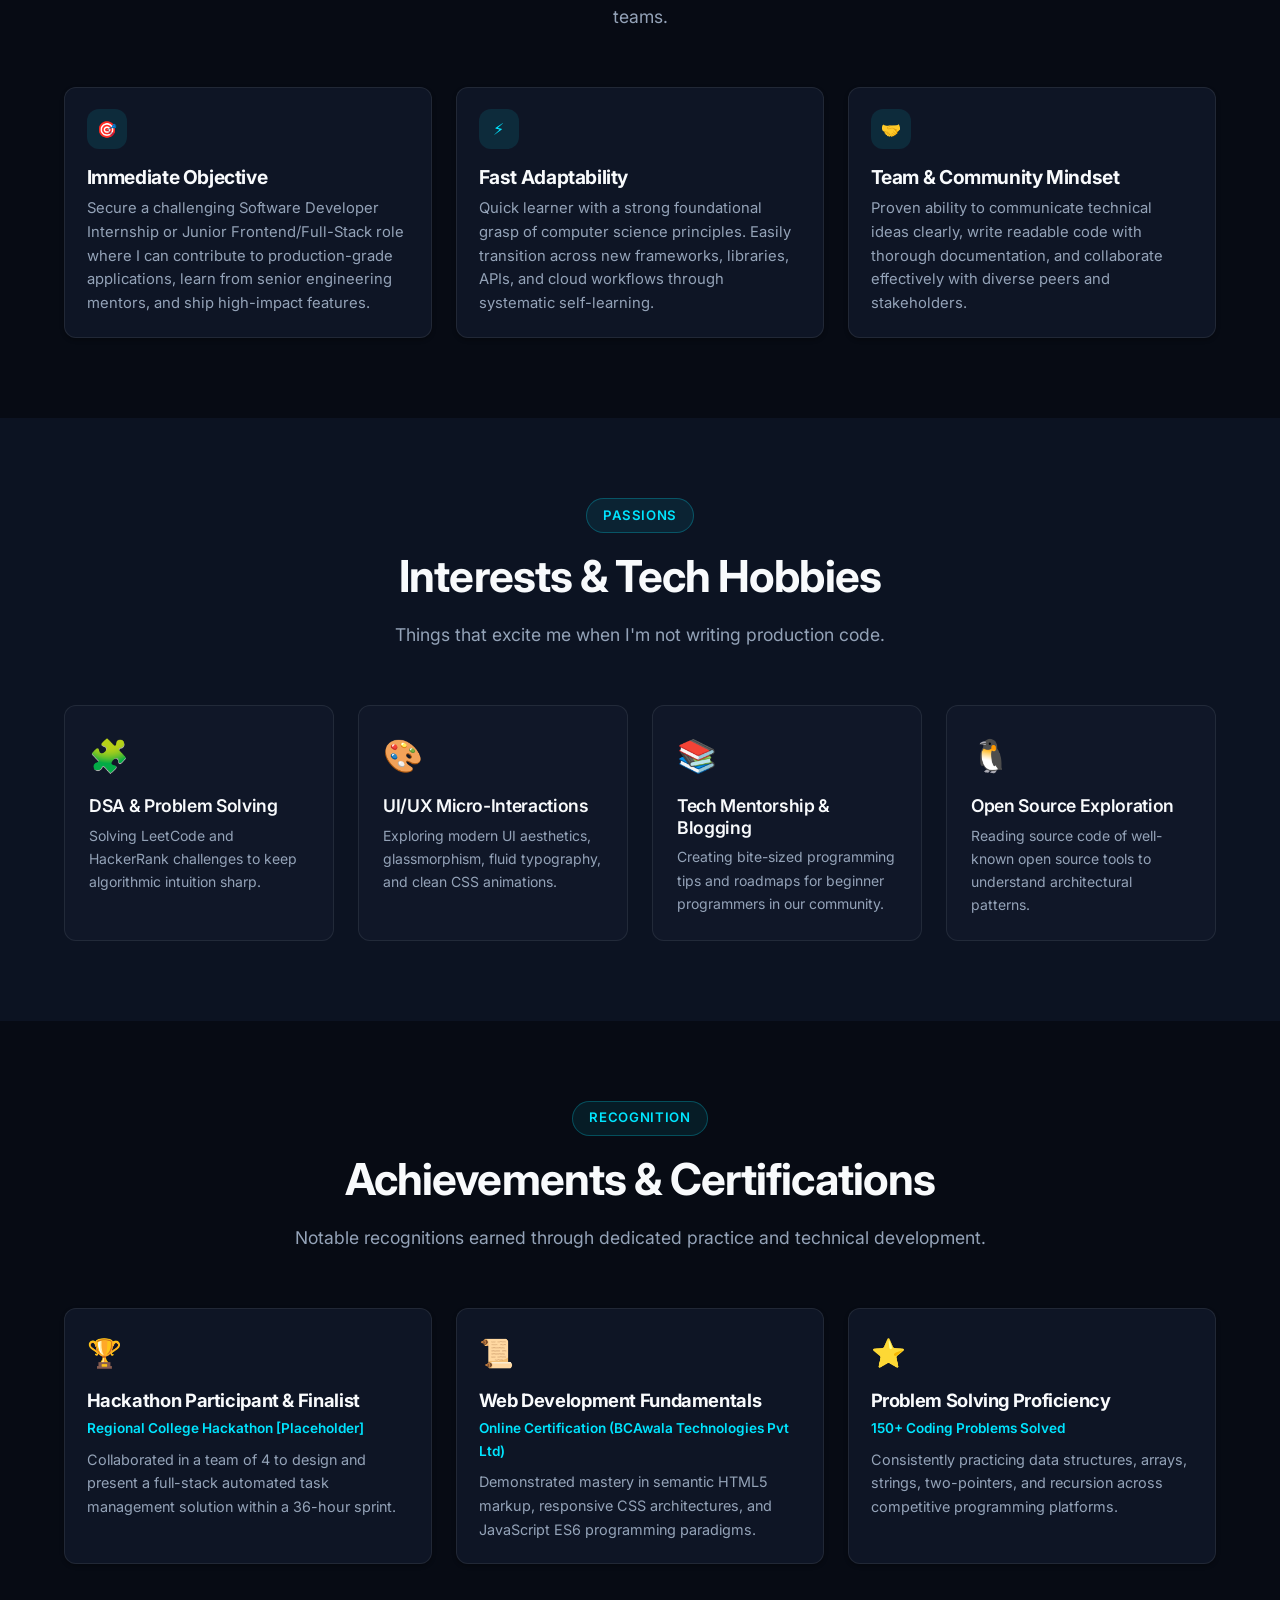
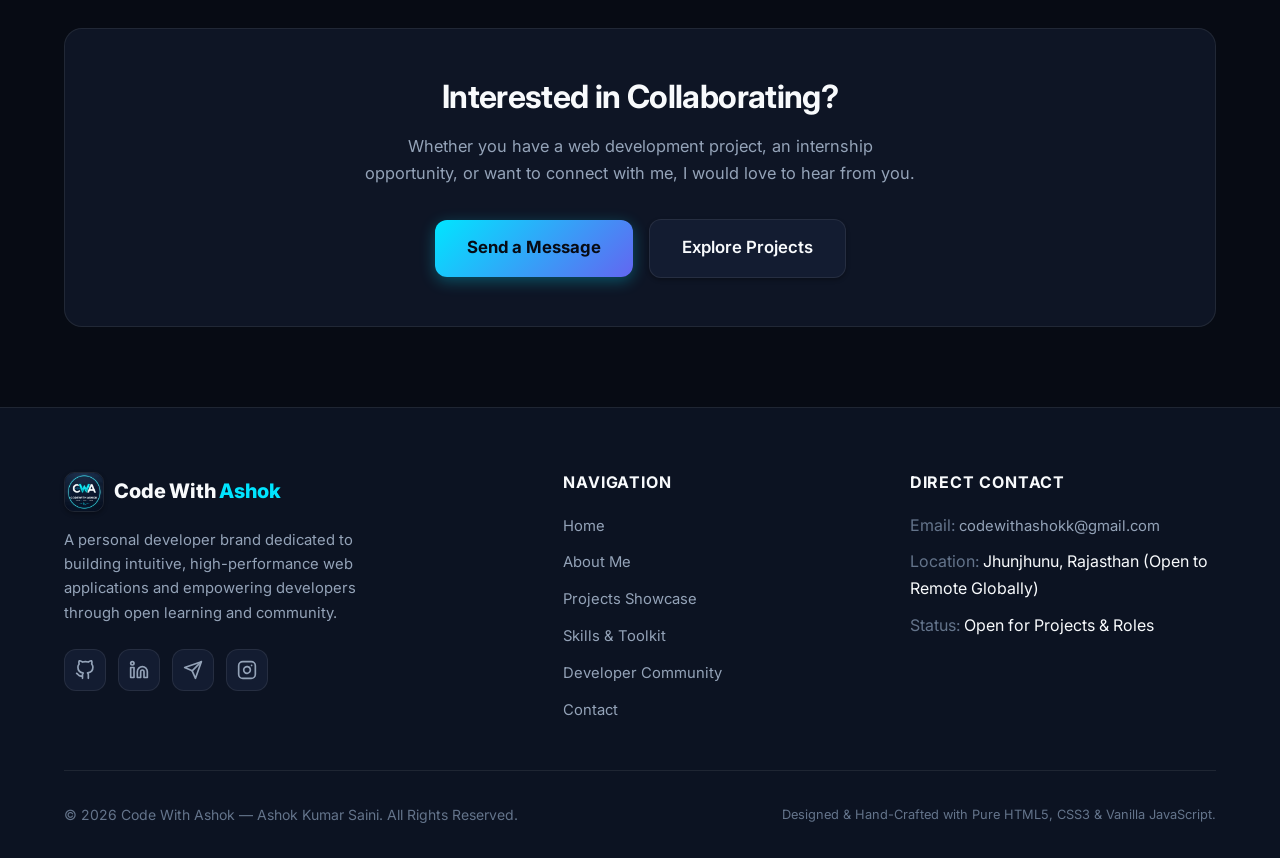
==== commit c287cb8a: "Update Web Development Fundamentals certification to BCAwala Technologies Pvt Ltd" ====
--- a/about.html
+++ b/about.html
@@ -429,7 +429,7 @@
           <div class="skill-card reveal-on-scroll">
             <div style="font-size: 1.75rem; margin-bottom: 0.75rem;" aria-hidden="true">📜</div>
             <h3 style="font-size: 1.15rem; margin-bottom: 0.35rem;">Web Development Fundamentals</h3>
-            <div style="font-size: 0.85rem; color: var(--accent-cyan); font-weight: 600; margin-bottom: 0.5rem;">Online Certification [Placeholder]</div>
+            <div style="font-size: 0.85rem; color: var(--accent-cyan); font-weight: 600; margin-bottom: 0.5rem;">Online Certification (BCAwala Technologies Pvt Ltd)</div>
             <p style="font-size: 0.9rem; color: var(--text-secondary);">
               Demonstrated mastery in semantic HTML5 markup, responsive CSS architectures, and JavaScript ES6 programming paradigms.
             </p>
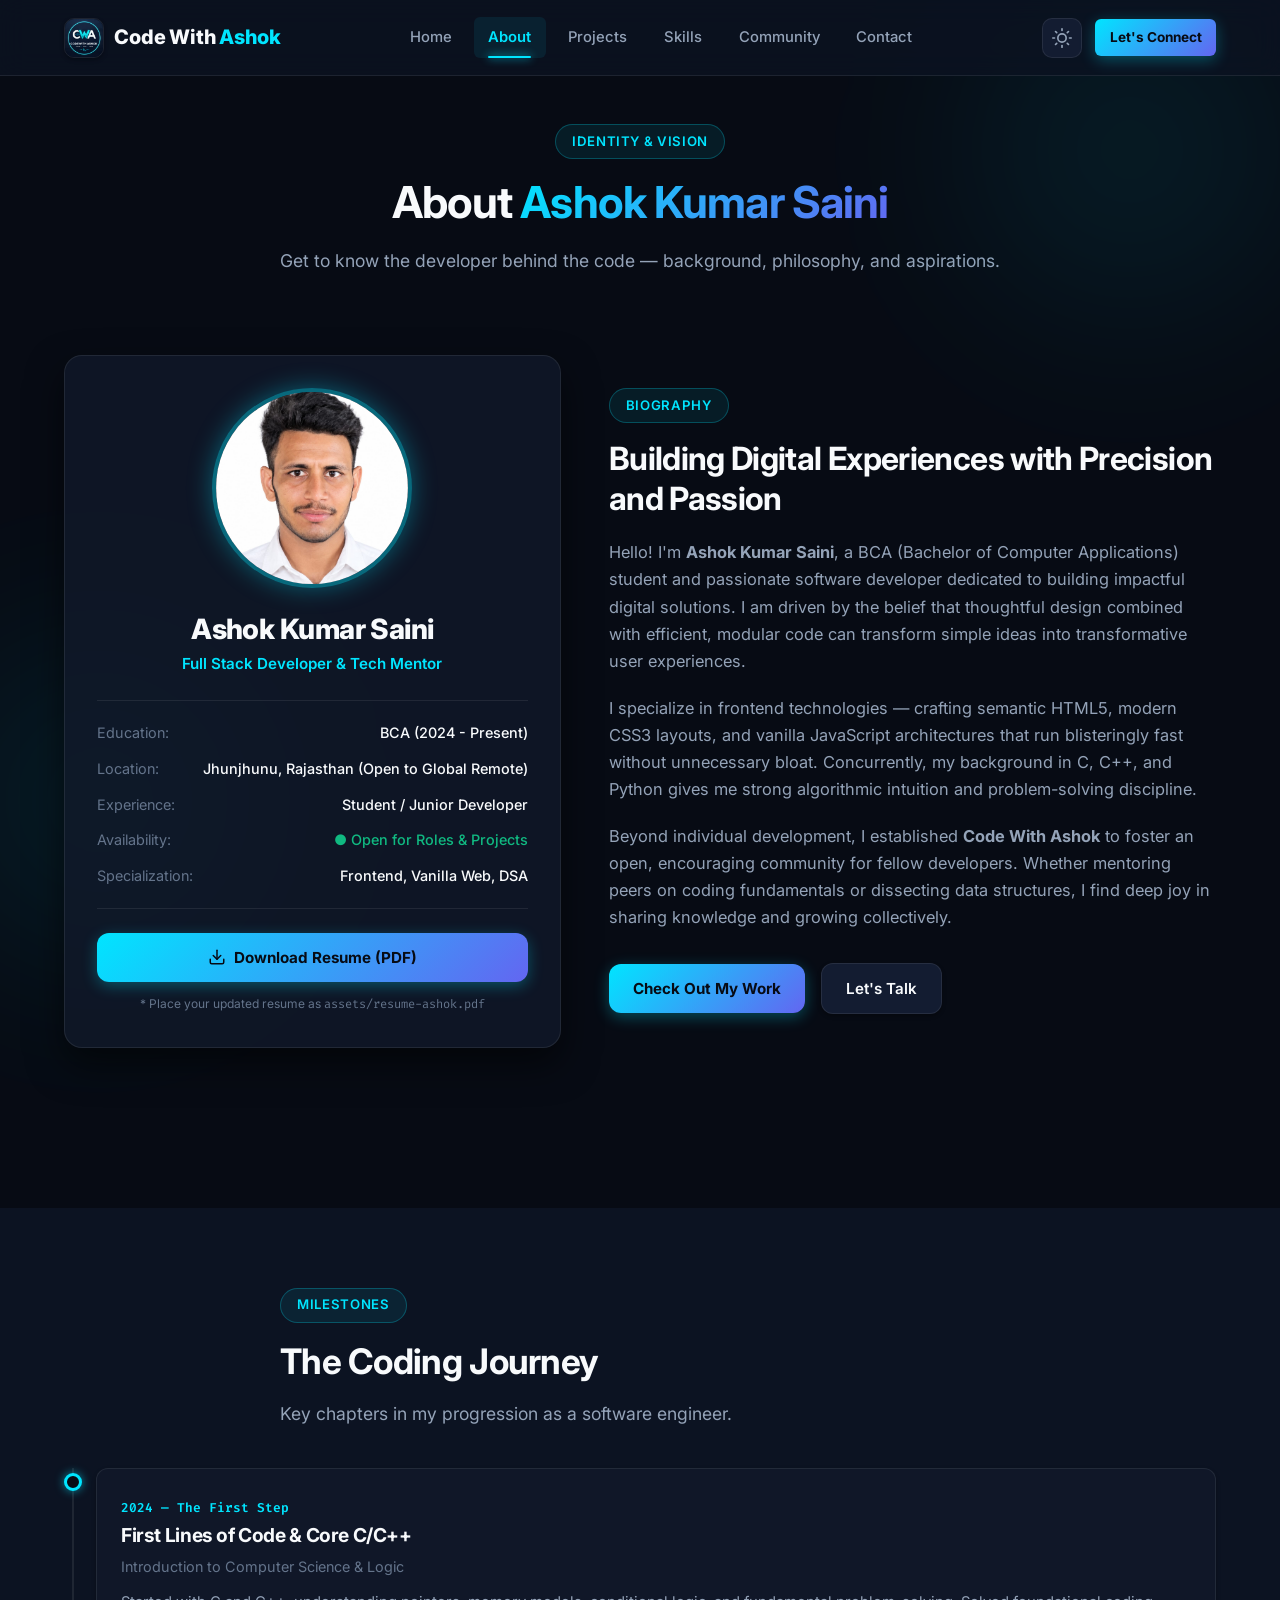
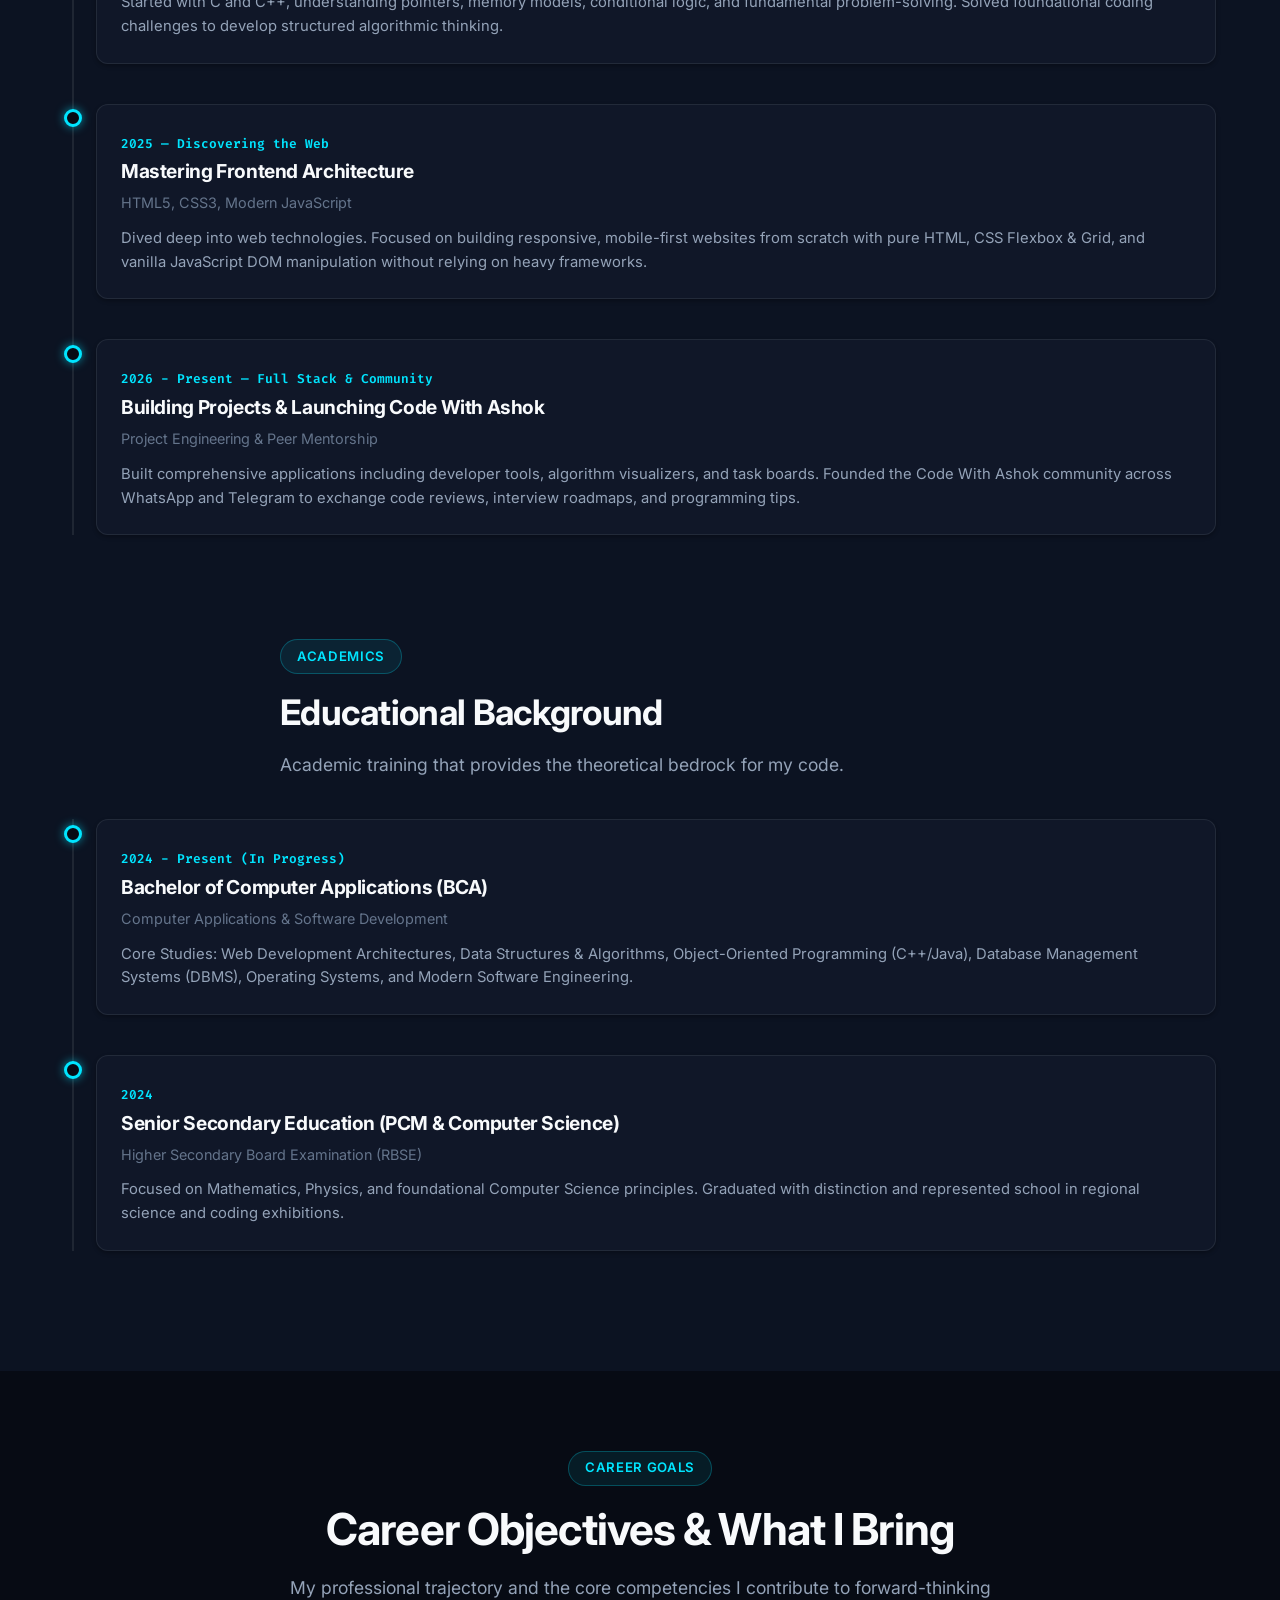
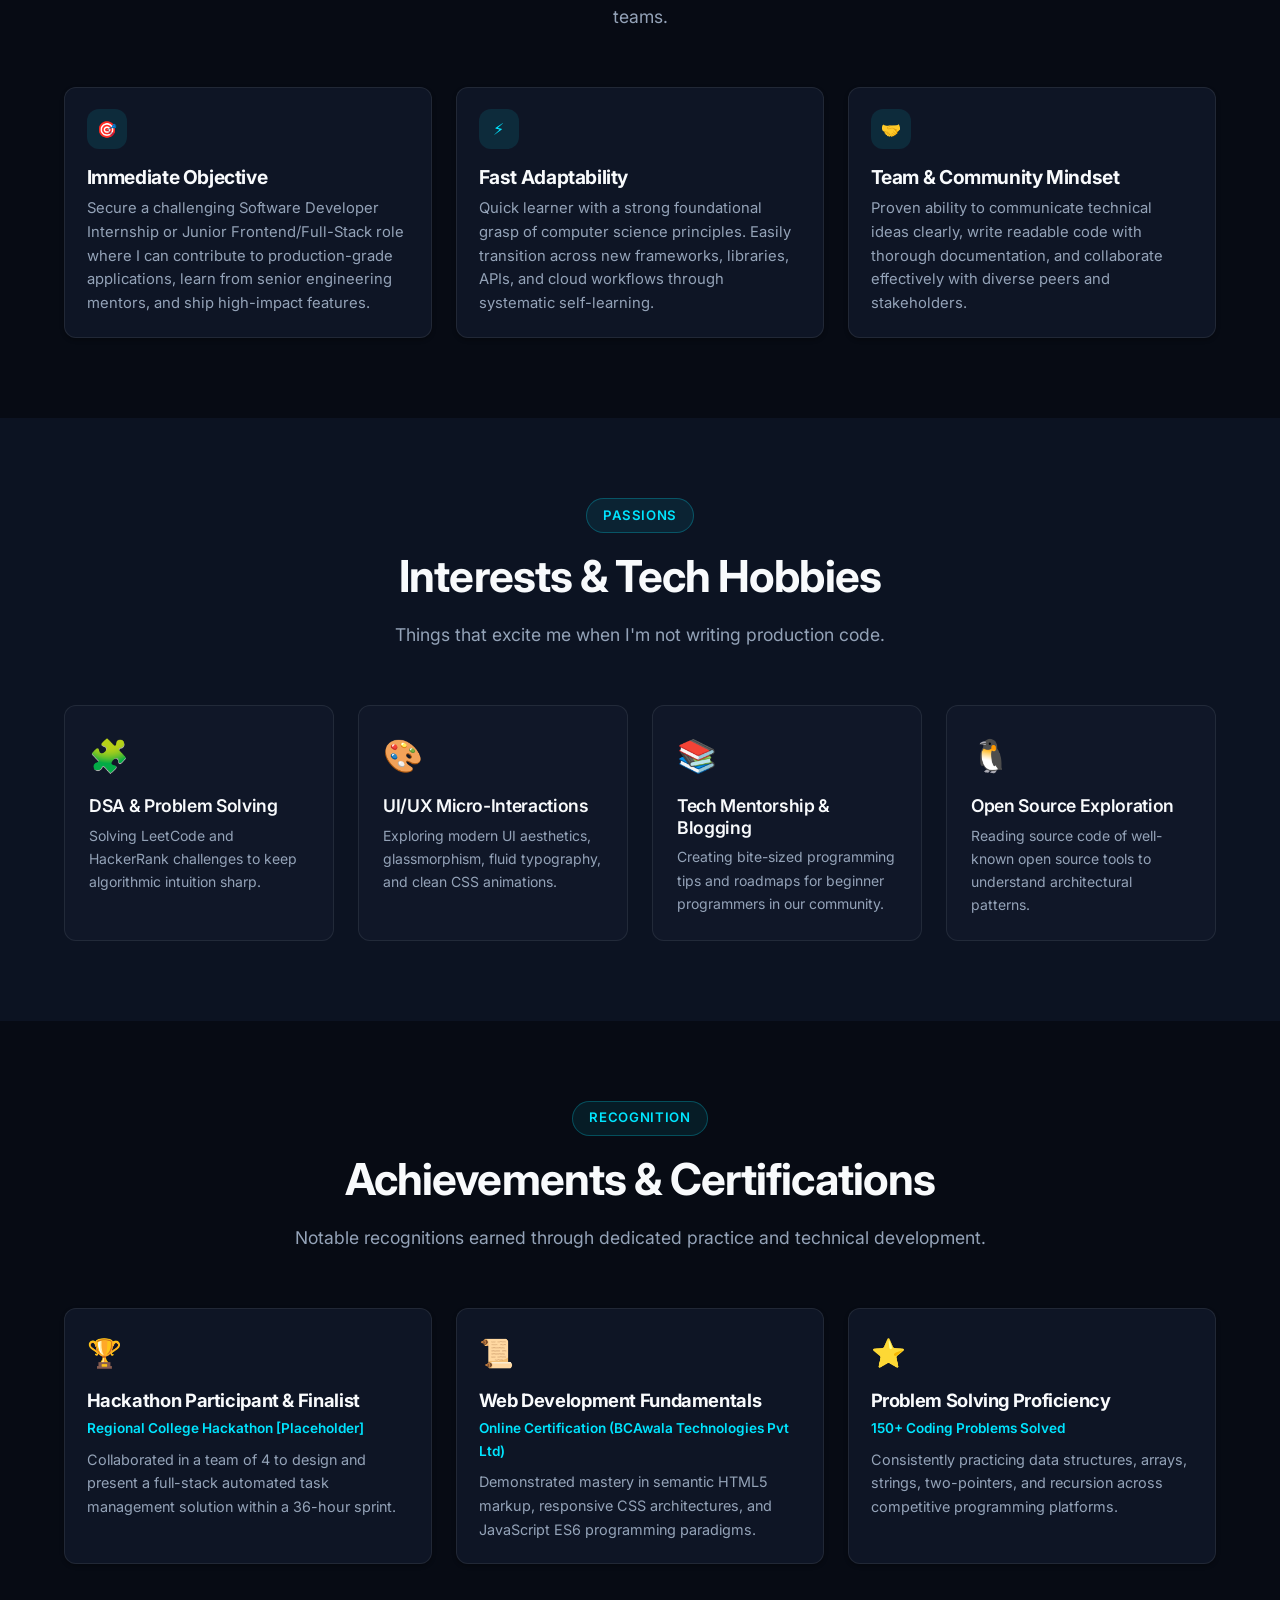
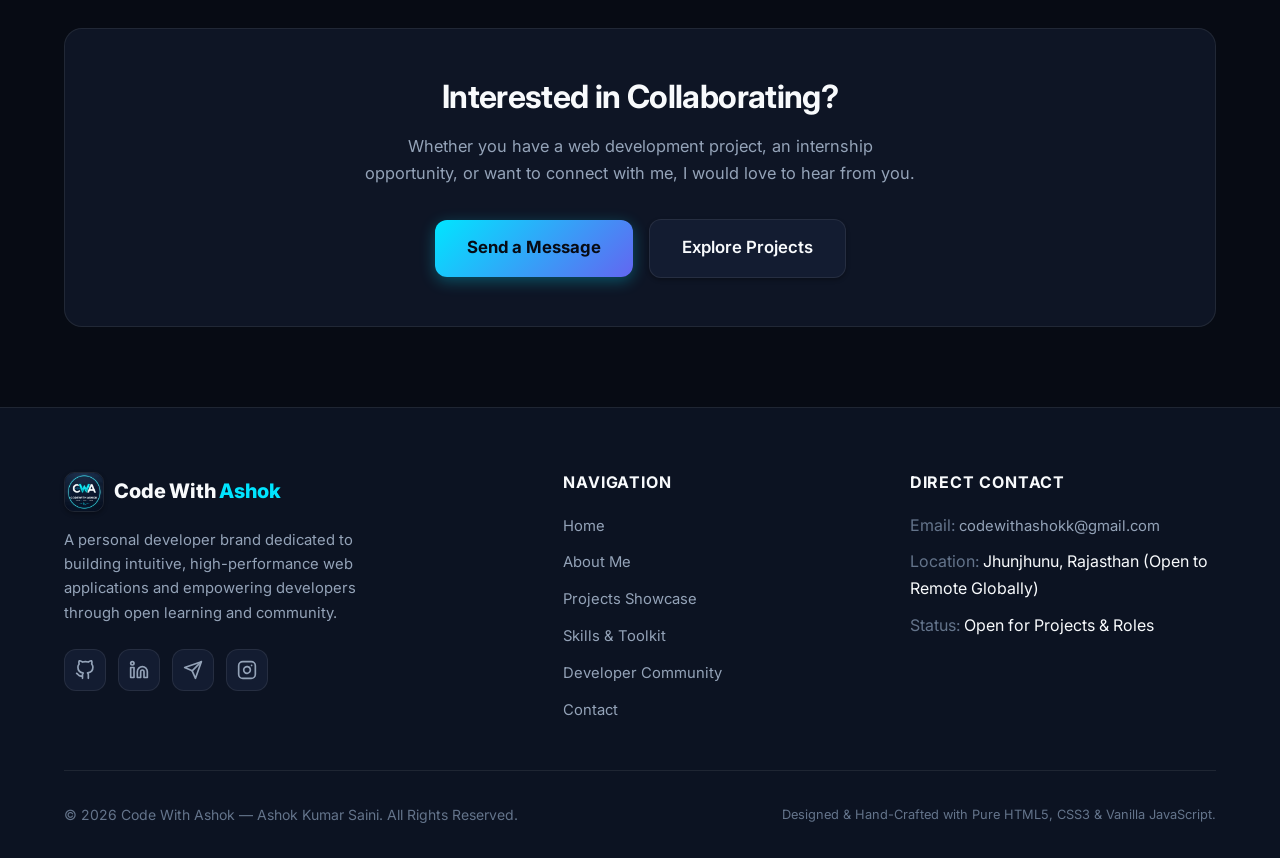
==== commit eddc475c: "Improve mobile and tablet responsiveness across all pages" ====
--- a/about.html
+++ b/about.html
@@ -446,7 +446,7 @@
         </div>
 
         <!-- CTA Box -->
-        <div style="background: var(--bg-card); border: 1px solid var(--border-color); border-radius: var(--radius-lg); padding: 3rem 2rem; text-align: center; margin-top: 4rem;" class="reveal-on-scroll">
+        <div style="background: var(--bg-card); border: 1px solid var(--border-color); border-radius: var(--radius-lg); padding: 3rem 2rem; text-align: center; margin-top: 4rem;" class="about-cta-box reveal-on-scroll">
           <h2 style="font-size: 2rem; margin-bottom: 1rem;">Interested in Collaborating?</h2>
           <p style="max-width: 550px; margin: 0 auto 2rem; color: var(--text-secondary);">
             Whether you have a web development project, an internship opportunity, or want to connect with me, I would love to hear from you.
--- a/css/style.css
+++ b/css/style.css
@@ -118,6 +118,9 @@
   text-rendering: optimizeLegibility;
   -webkit-font-smoothing: antialiased;
   -moz-osx-font-smoothing: grayscale;
+  overflow-x: hidden;
+  overflow-x: clip;
+  -webkit-tap-highlight-color: transparent;
 }
 
 body {
@@ -126,7 +129,9 @@
   color: var(--text-primary);
   line-height: 1.65;
   overflow-x: hidden;
+  overflow-x: clip;
   min-height: 100vh;
+  min-height: 100dvh;
   display: flex;
   flex-direction: column;
   transition: background-color var(--transition-normal), color var(--transition-normal);
@@ -2223,3 +2228,493 @@
   outline: 2px solid var(--accent-cyan);
   outline-offset: 3px;
 }
+
+/* --------------------------------------------------------------------------
+   17. COMPREHENSIVE MOBILE & TABLET RESPONSIVENESS
+   -------------------------------------------------------------------------- */
+
+/* Prevent CSS Grid blowout & horizontal overflow across all screen sizes */
+.hero-grid > *,
+.about-hero-grid > *,
+.community-hero-grid > *,
+.contact-grid > *,
+.projects-grid > *,
+.skills-grid > *,
+.footer-grid > * {
+  min-width: 0;
+}
+
+.social-links-row {
+  flex-wrap: wrap;
+}
+
+.category-icon,
+.faq-chevron,
+.skill-icon-wrap {
+  flex-shrink: 0;
+}
+
+.faq-question {
+  gap: 0.85rem;
+}
+
+.faq-item.active .faq-answer {
+  max-height: 600px;
+}
+
+.profile-detail-row {
+  gap: 0.75rem;
+  align-items: flex-start;
+}
+
+.profile-detail-val {
+  text-align: right;
+  word-break: break-word;
+}
+
+.method-value,
+.footer-links li {
+  overflow-wrap: break-word;
+  word-break: break-word;
+}
+
+.code-snippet-box {
+  overflow-x: auto;
+  -webkit-overflow-scrolling: touch;
+}
+
+.mobile-nav-drawer {
+  width: min(85vw, 300px);
+  right: -100%;
+  height: 100vh;
+  height: 100dvh;
+  overflow-y: auto;
+  -webkit-overflow-scrolling: touch;
+}
+
+/* Tablet & Below (<= 991px) */
+@media (max-width: 991px) {
+  .hero {
+    min-height: auto;
+    padding: 2.75rem 0 3.75rem;
+  }
+
+  .hero-grid {
+    gap: 2.75rem;
+  }
+
+  .hero-card-frame {
+    max-width: 540px;
+  }
+
+  .about-hero-grid,
+  .community-hero-grid {
+    gap: 2.25rem;
+    margin-bottom: 3.5rem;
+  }
+
+  .contact-grid {
+    gap: 2.25rem;
+  }
+}
+
+/* Mobile Landscape & Large Phones (<= 767px) */
+@media (max-width: 767px) {
+  :root {
+    --header-height: 66px;
+  }
+
+  .navbar.scrolled {
+    height: 62px;
+  }
+
+  .container {
+    padding-left: 1rem;
+    padding-right: 1rem;
+  }
+
+  .ambient-glow {
+    width: 280px;
+    height: 280px;
+    opacity: 0.45;
+  }
+
+  .section {
+    padding: 3.25rem 0;
+  }
+
+  .section-sm {
+    padding: 2rem 0;
+  }
+
+  .section-title-wrap {
+    margin-bottom: 2.25rem;
+  }
+
+  .section-title {
+    font-size: clamp(1.65rem, 6.2vw, 2.2rem) !important;
+    line-height: 1.22;
+  }
+
+  .section-desc {
+    font-size: 0.96rem;
+  }
+
+  p {
+    font-size: 0.96rem;
+  }
+
+  .section-tag {
+    font-size: 0.74rem;
+    padding: 0.3rem 0.8rem;
+    max-width: 100%;
+    white-space: normal;
+    line-height: 1.35;
+  }
+
+  /* Hero Section Mobile Tuning */
+  .hero {
+    padding: 2rem 0 3rem;
+  }
+
+  .hero-badge {
+    margin-bottom: 0;
+    font-size: 0.78rem;
+    padding: 0.35rem 0.75rem;
+    max-width: 100%;
+  }
+
+  .hero-title {
+    font-size: clamp(1.9rem, 7.5vw, 2.5rem);
+    line-height: 1.18;
+    margin-bottom: 1rem;
+  }
+
+  .typewriter-wrap {
+    font-size: 0.96rem;
+    flex-wrap: wrap;
+    line-height: 1.4;
+    min-height: 1.6rem;
+  }
+
+  .hero-subtitle {
+    font-size: 0.98rem;
+    line-height: 1.65;
+    margin-bottom: 1.5rem;
+  }
+
+  .hero-tech-stack {
+    margin-top: 1.75rem;
+    padding-top: 1.25rem;
+  }
+
+  .tech-pill {
+    font-size: 0.74rem;
+    padding: 0.28rem 0.65rem;
+  }
+
+  /* Buttons & Inputs (Prevent iOS auto-zoom & overflow) */
+  .btn {
+    white-space: normal;
+    text-align: center;
+    min-height: 44px;
+  }
+
+  .btn-lg {
+    padding: 0.8rem 1.35rem;
+    font-size: 0.95rem;
+  }
+
+  .form-control,
+  .search-input {
+    font-size: 1rem;
+  }
+
+  .search-box {
+    max-width: 100%;
+  }
+
+  .projects-filter-bar {
+    gap: 1rem;
+    margin-bottom: 1.75rem;
+  }
+
+  .filter-categories {
+    gap: 0.45rem;
+  }
+
+  .filter-btn {
+    padding: 0.45rem 0.9rem;
+    font-size: 0.82rem;
+  }
+
+  .projects-grid {
+    gap: 1.35rem;
+  }
+
+  /* Skills, Community & Contact Mobile Spacing */
+  .skills-category-section {
+    margin-bottom: 2.75rem;
+  }
+
+  .category-header {
+    align-items: flex-start;
+    margin-bottom: 1.25rem;
+  }
+
+  .category-title {
+    font-size: 1.25rem;
+  }
+
+  .roadmap-box,
+  .contact-card-box,
+  .contact-form-card,
+  .channel-card,
+  .about-card-profile {
+    padding: 1.4rem;
+  }
+
+  .about-cta-box {
+    padding: 2rem 1.25rem !important;
+    margin-top: 2.5rem !important;
+  }
+
+  /* Footer Mobile Tuning */
+  .footer {
+    padding: 3rem 0 1.5rem;
+  }
+
+  .footer-grid {
+    gap: 2rem;
+    margin-bottom: 2rem;
+  }
+
+  .footer-bottom {
+    padding-top: 1.5rem;
+  }
+}
+
+/* Small Phones (<= 480px) */
+@media (max-width: 480px) {
+  .brand-logo {
+    font-size: 1.05rem;
+    gap: 0.5rem;
+  }
+
+  .brand-logo-img {
+    width: 34px;
+    height: 34px;
+    border-radius: 8px;
+  }
+
+  .nav-actions {
+    gap: 0.5rem;
+  }
+
+  .theme-toggle-btn,
+  .hamburger-btn {
+    width: 38px;
+    height: 38px;
+  }
+
+  .mobile-nav-drawer {
+    padding: 4.75rem 1.25rem 1.5rem;
+  }
+
+  /* Full-width stacked CTA buttons on compact phones */
+  .btn-group {
+    width: 100%;
+    flex-direction: column;
+    align-items: stretch;
+    gap: 0.75rem;
+  }
+
+  .btn-group .btn {
+    width: 100%;
+  }
+
+  /* Hero Terminal Card Compact Mobile Mode */
+  .card-header-bar {
+    padding: 0.6rem 0.85rem;
+    gap: 0.5rem;
+  }
+
+  .window-title {
+    font-size: 0.7rem;
+    overflow: hidden;
+    text-overflow: ellipsis;
+    white-space: nowrap;
+  }
+
+  .terminal-tabs-bar {
+    padding: 0.4rem 0.65rem;
+    overflow-x: auto;
+    -webkit-overflow-scrolling: touch;
+  }
+
+  .terminal-tab {
+    padding: 0.35rem 0.6rem;
+    font-size: 0.72rem;
+    white-space: nowrap;
+    flex-shrink: 0;
+  }
+
+  .hero-dev-header {
+    padding: 0.9rem;
+    gap: 0.75rem;
+  }
+
+  .hero-dev-img {
+    width: 44px;
+    height: 44px;
+    border-radius: 10px;
+  }
+
+  .hero-dev-info h3 {
+    font-size: 0.96rem;
+    flex-wrap: wrap;
+  }
+
+  .hero-dev-info p {
+    font-size: 0.75rem;
+  }
+
+  .code-snippet-box {
+    padding: 0.9rem 0.85rem;
+    font-size: 0.73rem;
+    line-height: 1.55;
+    word-break: break-word;
+  }
+
+  /* Metrics Strip 2x2 Compact */
+  .metrics-strip {
+    padding: 1.75rem 0;
+  }
+
+  .metrics-grid {
+    gap: 1.25rem 0.75rem;
+  }
+
+  .metric-item {
+    padding: 0.2rem 0.35rem;
+  }
+
+  .metric-number {
+    font-size: 1.9rem;
+  }
+
+  .metric-label {
+    font-size: 0.78rem;
+  }
+
+  /* Project Cards Compact */
+  .project-thumb {
+    height: 180px;
+  }
+
+  .project-body {
+    padding: 1.15rem;
+  }
+
+  .project-title {
+    font-size: 1.12rem;
+  }
+
+  .project-actions {
+    flex-wrap: wrap;
+    gap: 0.55rem;
+  }
+
+  .project-actions .btn {
+    min-width: 120px;
+  }
+
+  /* About Page Compact */
+  .profile-avatar-large {
+    width: 148px;
+    height: 148px;
+    margin-bottom: 1rem;
+  }
+
+  .profile-name {
+    font-size: 1.4rem;
+  }
+
+  .profile-detail-row {
+    flex-direction: column;
+    gap: 0.15rem;
+  }
+
+  .profile-detail-val {
+    text-align: left;
+  }
+
+  .timeline {
+    padding-left: 1.45rem;
+  }
+
+  .timeline::before {
+    left: 0.35rem;
+  }
+
+  .timeline-dot {
+    left: -1.45rem;
+    width: 14px;
+    height: 14px;
+    border-width: 2.5px;
+  }
+
+  .timeline-content {
+    padding: 1.1rem;
+  }
+
+  .timeline-title {
+    font-size: 1.05rem;
+  }
+
+  .hobbies-grid,
+  .roadmap-grid {
+    grid-template-columns: 1fr;
+    gap: 1rem;
+  }
+
+  /* FAQ & Contact Compact */
+  .faq-question {
+    padding: 1rem 1.05rem;
+    font-size: 0.94rem;
+  }
+
+  .faq-answer {
+    padding: 0 1.05rem;
+  }
+
+  .faq-item.active .faq-answer {
+    padding: 0 1.05rem 1rem;
+  }
+
+  .method-value {
+    font-size: 0.9rem;
+  }
+
+  .back-to-top {
+    bottom: 1.1rem;
+    right: 1.1rem;
+    width: 42px;
+    height: 42px;
+  }
+}
+
+/* Extra-Small Phones (<= 380px) */
+@media (max-width: 380px) {
+  .project-actions {
+    flex-direction: column;
+  }
+
+  .project-actions .btn {
+    width: 100%;
+  }
+
+  .hero-title {
+    font-size: 1.72rem;
+  }
+}
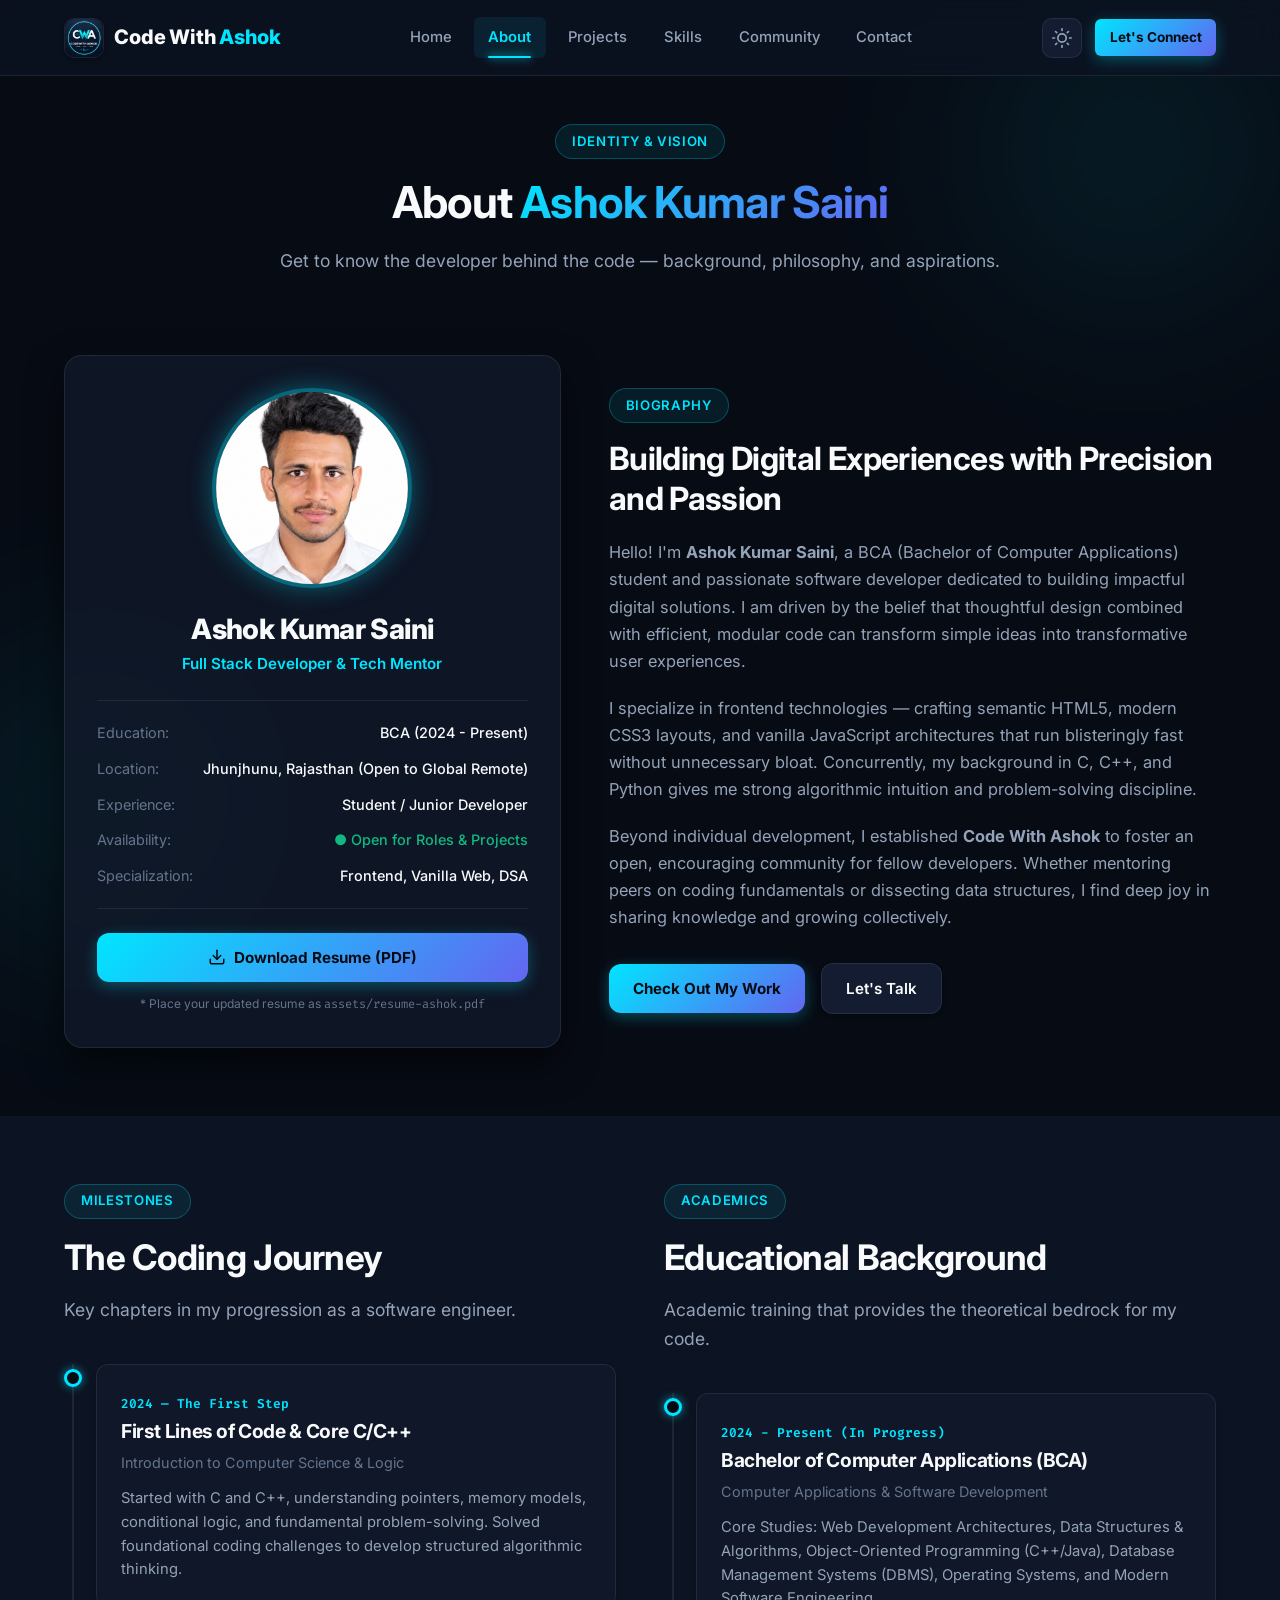
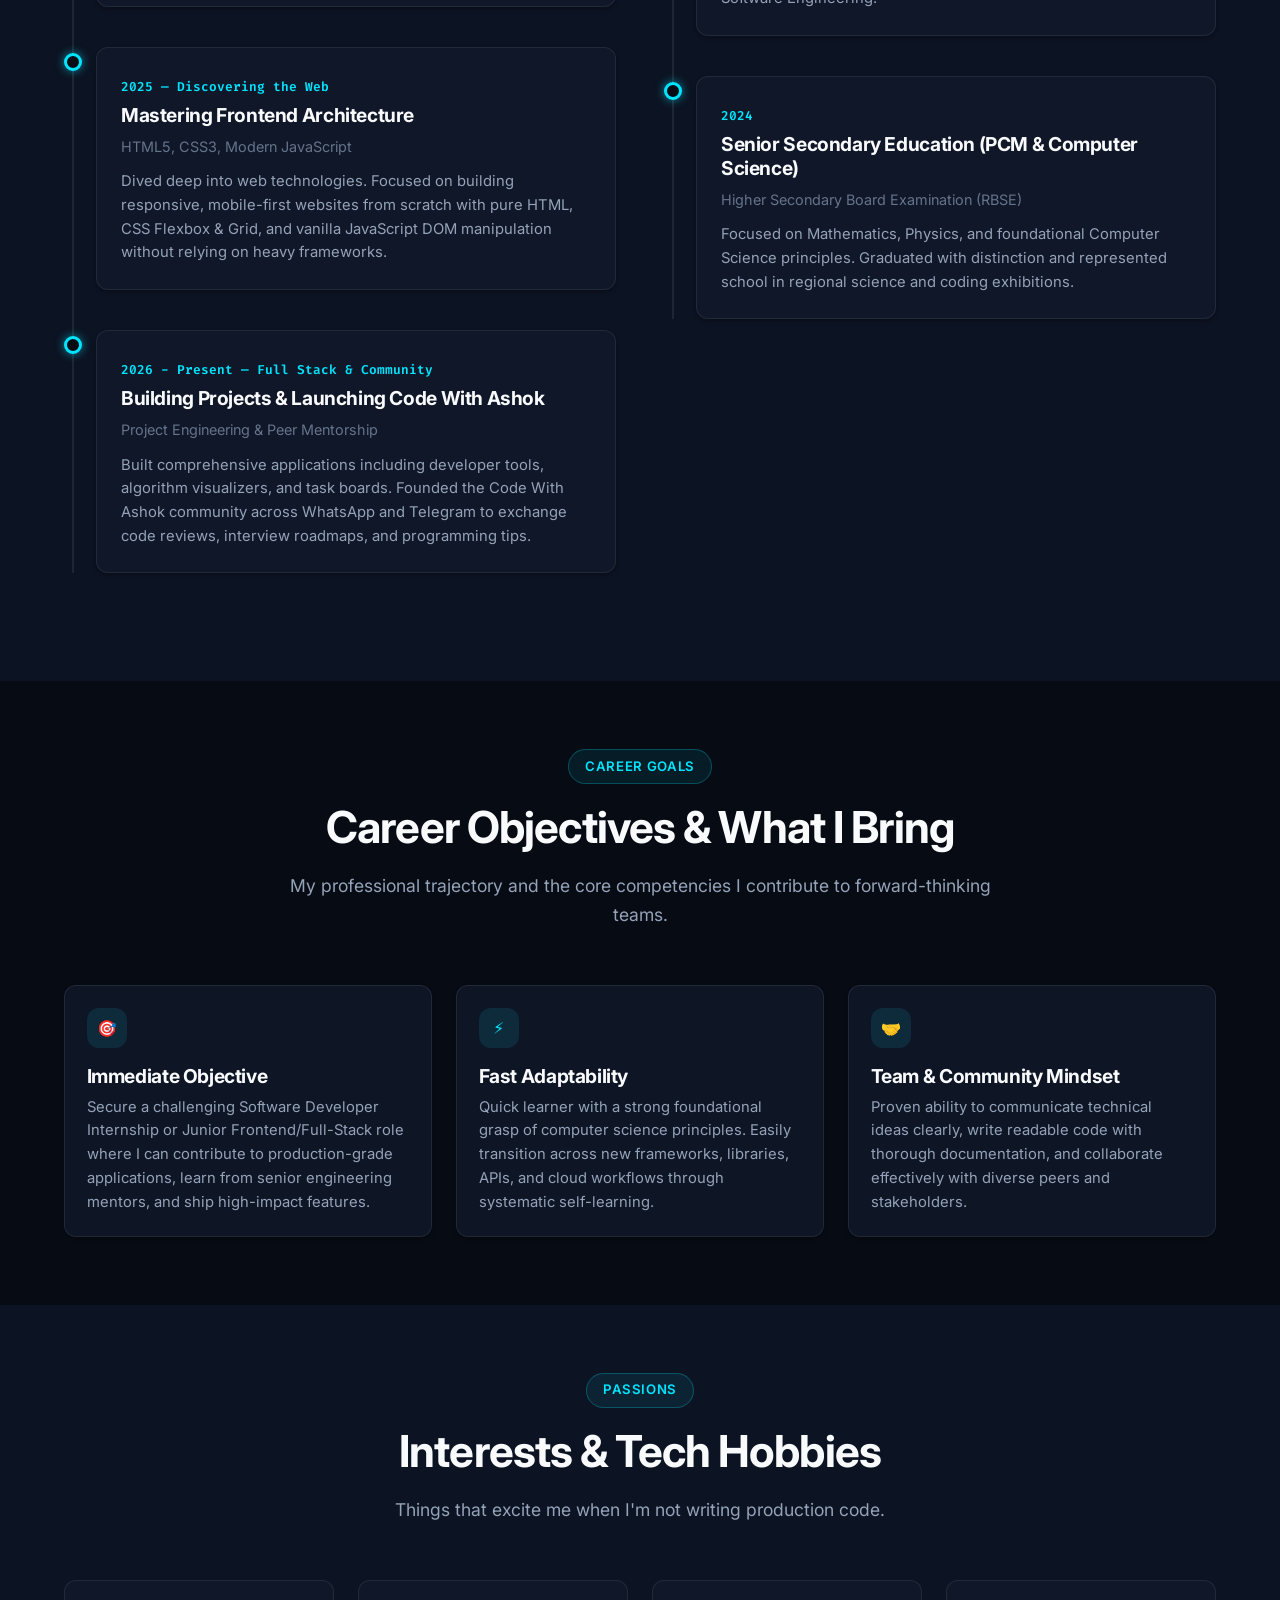
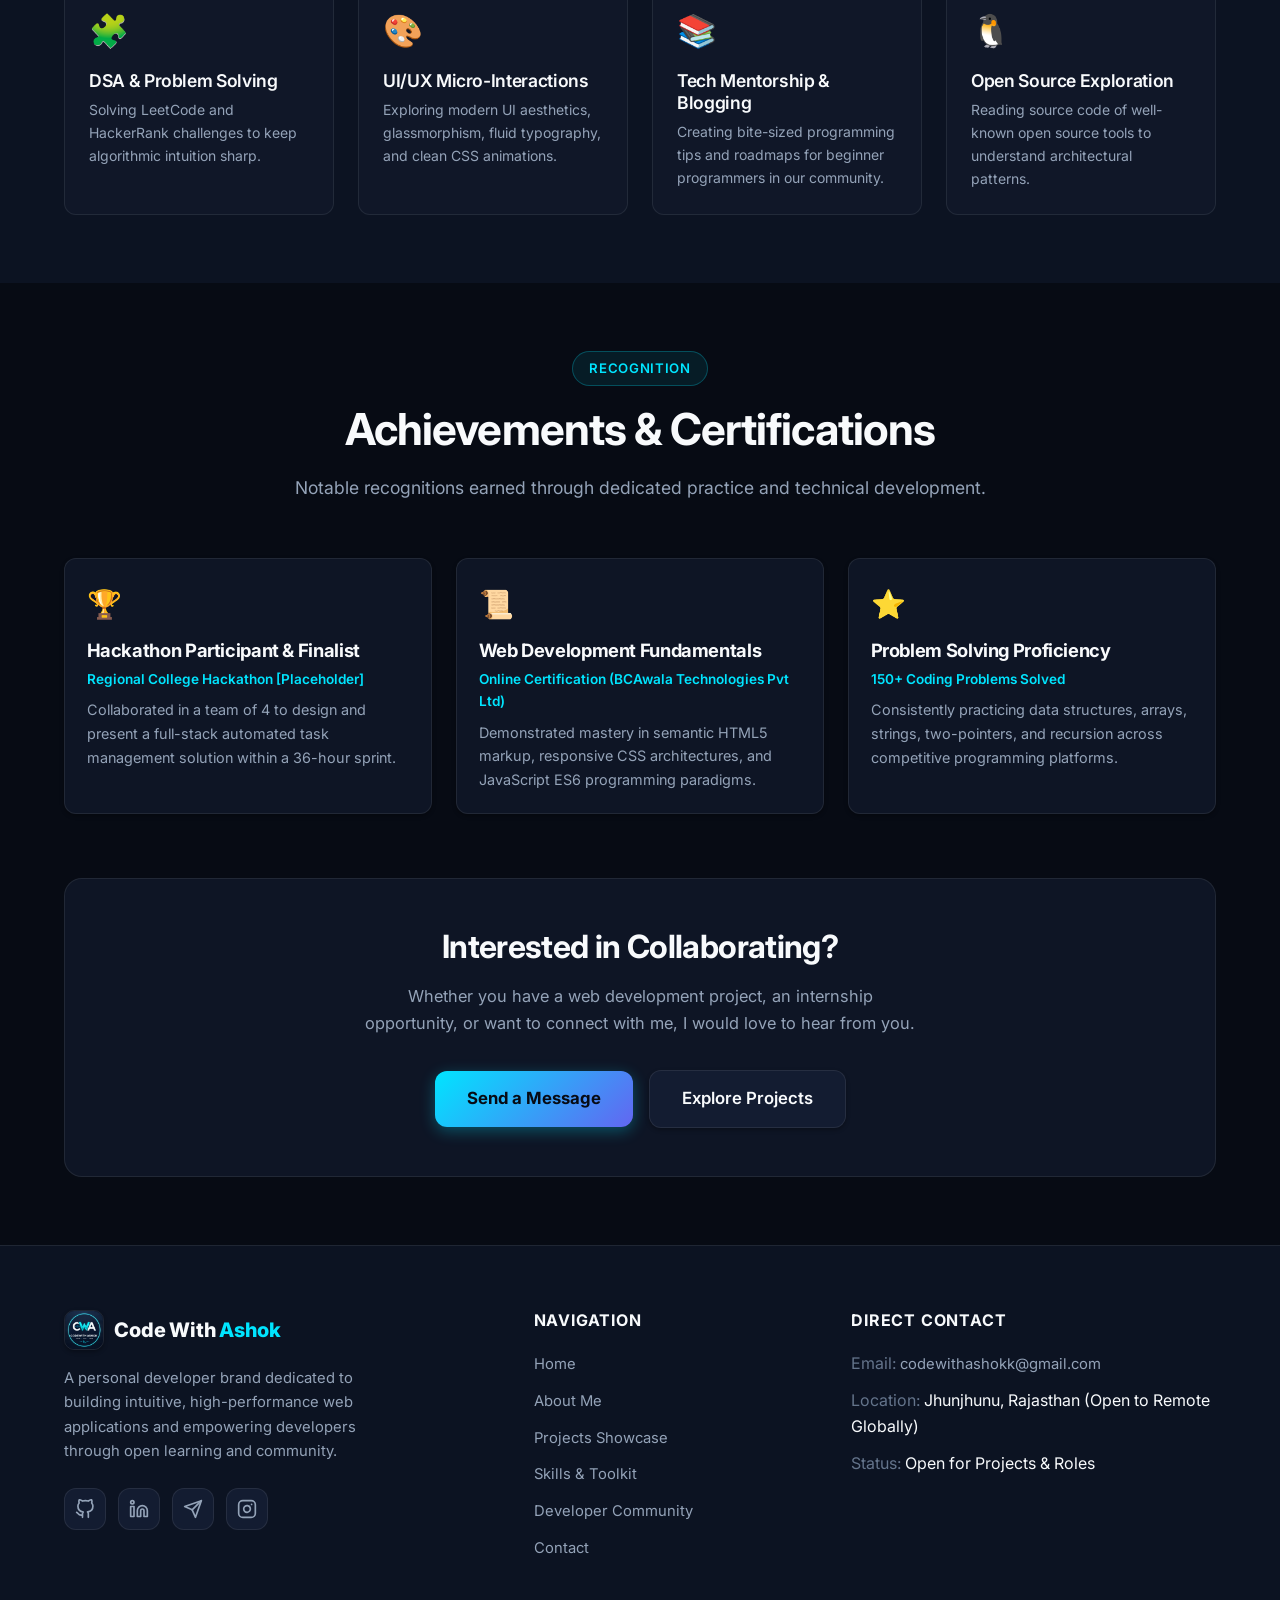
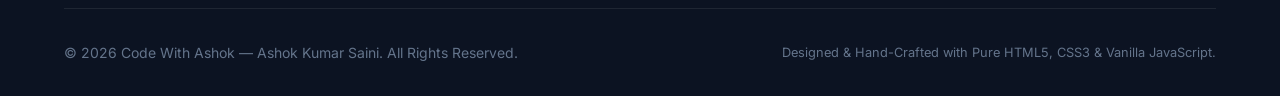
==== commit 41d0b22b: "Add tablet, laptop, and large desktop responsive layouts" ====
--- a/about.html
+++ b/about.html
@@ -239,7 +239,7 @@
     <section class="section" style="background: var(--bg-secondary);">
       <div class="container">
         
-        <div style="display: grid; grid-template-columns: 1fr; gap: 4rem;">
+        <div class="about-timelines-grid">
           
           <!-- Column 1: The Coding Journey -->
           <div class="reveal-on-scroll">
--- a/css/style.css
+++ b/css/style.css
@@ -106,7 +106,9 @@
 /* --------------------------------------------------------------------------
    2. RESET & BASE ELEMENTS
    -------------------------------------------------------------------------- */
-*, *::before, *::after {
+*,
+*::before,
+*::after {
   box-sizing: border-box;
   margin: 0;
   padding: 0;
@@ -137,7 +139,10 @@
   transition: background-color var(--transition-normal), color var(--transition-normal);
 }
 
-img, svg, picture, video {
+img,
+svg,
+picture,
+video {
   display: block;
   max-width: 100%;
   height: auto;
@@ -149,7 +154,10 @@
   transition: color var(--transition-fast);
 }
 
-button, input, textarea, select {
+button,
+input,
+textarea,
+select {
   font: inherit;
   color: inherit;
   background: none;
@@ -161,11 +169,17 @@
   cursor: pointer;
 }
 
-ul, ol {
+ul,
+ol {
   list-style: none;
 }
 
-h1, h2, h3, h4, h5, h6 {
+h1,
+h2,
+h3,
+h4,
+h5,
+h6 {
   color: var(--text-primary);
   font-weight: 700;
   line-height: 1.25;
@@ -177,7 +191,8 @@
   font-size: 1.025rem;
 }
 
-code, pre {
+code,
+pre {
   font-family: var(--font-mono);
 }
 
@@ -541,7 +556,8 @@
   transition: all var(--transition-fast);
 }
 
-.mobile-nav-link:hover, .mobile-nav-link.active {
+.mobile-nav-link:hover,
+.mobile-nav-link.active {
   color: var(--accent-cyan);
   background: rgba(0, 229, 255, 0.08);
 }
@@ -696,9 +712,20 @@
 }
 
 @keyframes pulseGreen {
-  0% { transform: scale(0.95); box-shadow: 0 0 0 0 rgba(16, 185, 129, 0.7); }
-  70% { transform: scale(1); box-shadow: 0 0 0 10px rgba(16, 185, 129, 0); }
-  100% { transform: scale(0.95); box-shadow: 0 0 0 0 rgba(16, 185, 129, 0); }
+  0% {
+    transform: scale(0.95);
+    box-shadow: 0 0 0 0 rgba(16, 185, 129, 0.7);
+  }
+
+  70% {
+    transform: scale(1);
+    box-shadow: 0 0 0 10px rgba(16, 185, 129, 0);
+  }
+
+  100% {
+    transform: scale(0.95);
+    box-shadow: 0 0 0 0 rgba(16, 185, 129, 0);
+  }
 }
 
 .hero-title {
@@ -784,8 +811,15 @@
 }
 
 @keyframes cursorBlink {
-  0%, 100% { opacity: 1; }
-  50% { opacity: 0; }
+
+  0%,
+  100% {
+    opacity: 1;
+  }
+
+  50% {
+    opacity: 0;
+  }
 }
 
 .hero-social-row {
@@ -851,9 +885,17 @@
   border-radius: 50%;
 }
 
-.dot-red { background: #ef4444; }
-.dot-yellow { background: #f59e0b; }
-.dot-green { background: #10b981; }
+.dot-red {
+  background: #ef4444;
+}
+
+.dot-yellow {
+  background: #f59e0b;
+}
+
+.dot-green {
+  background: #10b981;
+}
 
 .window-title {
   font-family: var(--font-mono);
@@ -969,11 +1011,26 @@
   line-height: 1.65;
 }
 
-.code-keyword { color: #c084fc; }
-.code-var { color: #38bdf8; }
-.code-string { color: #34d399; }
-.code-comment { color: #64748b; font-style: italic; }
-.code-bool { color: #f59e0b; }
+.code-keyword {
+  color: #c084fc;
+}
+
+.code-var {
+  color: #38bdf8;
+}
+
+.code-string {
+  color: #34d399;
+}
+
+.code-comment {
+  color: #64748b;
+  font-style: italic;
+}
+
+.code-bool {
+  color: #f59e0b;
+}
 
 /* Floating Stats Chip */
 .floating-badge {
@@ -1003,8 +1060,13 @@
 }
 
 @keyframes floatSlow {
-  0% { transform: translateY(0); }
-  100% { transform: translateY(-8px); }
+  0% {
+    transform: translateY(0);
+  }
+
+  100% {
+    transform: translateY(-8px);
+  }
 }
 
 .badge-icon {
@@ -1747,23 +1809,53 @@
   height: 4px;
 }
 
-.channel-whatsapp::before { background: #25d366; }
-.channel-whatsapp:hover { border-color: #25d366; }
-
-.channel-telegram::before { background: #229ed9; }
-.channel-telegram:hover { border-color: #229ed9; }
-
-.channel-instagram::before { background: linear-gradient(45deg, #f09433, #e6683c, #dc2743, #cc2366, #bc1888); }
-.channel-instagram:hover { border-color: #e1306c; }
-
-.channel-github::before { background: #8b5cf6; }
-.channel-github:hover { border-color: #8b5cf6; }
-
-.channel-youtube::before { background: #ff0000; }
-.channel-youtube:hover { border-color: #ff0000; }
-
-.channel-discord::before { background: #5865f2; }
-.channel-discord:hover { border-color: #5865f2; }
+.channel-whatsapp::before {
+  background: #25d366;
+}
+
+.channel-whatsapp:hover {
+  border-color: #25d366;
+}
+
+.channel-telegram::before {
+  background: #229ed9;
+}
+
+.channel-telegram:hover {
+  border-color: #229ed9;
+}
+
+.channel-instagram::before {
+  background: linear-gradient(45deg, #f09433, #e6683c, #dc2743, #cc2366, #bc1888);
+}
+
+.channel-instagram:hover {
+  border-color: #e1306c;
+}
+
+.channel-github::before {
+  background: #8b5cf6;
+}
+
+.channel-github:hover {
+  border-color: #8b5cf6;
+}
+
+.channel-youtube::before {
+  background: #ff0000;
+}
+
+.channel-youtube:hover {
+  border-color: #ff0000;
+}
+
+.channel-discord::before {
+  background: #5865f2;
+}
+
+.channel-discord:hover {
+  border-color: #5865f2;
+}
 
 .channel-icon {
   width: 54px;
@@ -1775,12 +1867,35 @@
   margin-bottom: 1.25rem;
 }
 
-.channel-whatsapp .channel-icon { background: rgba(37, 211, 102, 0.15); color: #25d366; }
-.channel-telegram .channel-icon { background: rgba(34, 158, 217, 0.15); color: #229ed9; }
-.channel-instagram .channel-icon { background: rgba(225, 48, 108, 0.15); color: #e1306c; }
-.channel-github .channel-icon { background: rgba(139, 92, 246, 0.15); color: #8b5cf6; }
-.channel-youtube .channel-icon { background: rgba(255, 0, 0, 0.15); color: #ff0000; }
-.channel-discord .channel-icon { background: rgba(88, 101, 242, 0.15); color: #5865f2; }
+.channel-whatsapp .channel-icon {
+  background: rgba(37, 211, 102, 0.15);
+  color: #25d366;
+}
+
+.channel-telegram .channel-icon {
+  background: rgba(34, 158, 217, 0.15);
+  color: #229ed9;
+}
+
+.channel-instagram .channel-icon {
+  background: rgba(225, 48, 108, 0.15);
+  color: #e1306c;
+}
+
+.channel-github .channel-icon {
+  background: rgba(139, 92, 246, 0.15);
+  color: #8b5cf6;
+}
+
+.channel-youtube .channel-icon {
+  background: rgba(255, 0, 0, 0.15);
+  color: #ff0000;
+}
+
+.channel-discord .channel-icon {
+  background: rgba(88, 101, 242, 0.15);
+  color: #5865f2;
+}
 
 .channel-icon svg {
   width: 28px;
@@ -2204,8 +2319,13 @@
 }
 
 @keyframes spin {
-  from { transform: rotate(0deg); }
-  to { transform: rotate(360deg); }
+  from {
+    transform: rotate(0deg);
+  }
+
+  to {
+    transform: rotate(360deg);
+  }
 }
 
 .spin-animation {
@@ -2216,7 +2336,10 @@
    16. PRINT & ACCESSIBILITY STYLES
    -------------------------------------------------------------------------- */
 @media (prefers-reduced-motion: reduce) {
-  *, *::before, *::after {
+
+  *,
+  *::before,
+  *::after {
     animation-duration: 0.01ms !important;
     animation-iteration-count: 1 !important;
     transition-duration: 0.01ms !important;
@@ -2718,3 +2841,186 @@
     font-size: 1.72rem;
   }
 }
+
+/* --------------------------------------------------------------------------
+   18. TABLET, LAPTOP & LARGE DESKTOP RESPONSIVE ENHANCEMENTS
+   -------------------------------------------------------------------------- */
+
+/* Shared Cross-Device Grid & Image Fluidity */
+.about-timelines-grid {
+  display: grid;
+  grid-template-columns: 1fr;
+  gap: 3rem;
+  align-items: start;
+}
+
+.about-timelines-grid > * {
+  min-width: 0;
+}
+
+.about-hero-grid > div > img:not(.profile-avatar-large),
+.community-hero-grid > div > img {
+  width: 100%;
+  height: auto;
+}
+
+.section .about-hero-grid:last-child {
+  margin-bottom: 0;
+}
+
+.contact-grid {
+  align-items: start;
+}
+
+/* Tablet Portrait & Landscape (640px - 991px) */
+@media (min-width: 640px) and (max-width: 991px) {
+  .hobbies-grid,
+  .roadmap-grid {
+    grid-template-columns: repeat(2, minmax(0, 1fr));
+    gap: 1.25rem;
+  }
+
+  .footer-grid {
+    grid-template-columns: repeat(2, minmax(0, 1fr));
+    gap: 2.25rem;
+  }
+
+  .footer-brand {
+    grid-column: 1 / -1;
+  }
+
+  .footer-brand p {
+    max-width: 560px;
+  }
+}
+
+/* Compact Laptop Navbar Tuning (992px - 1180px) */
+@media (min-width: 992px) and (max-width: 1180px) {
+  .brand-logo {
+    font-size: 1.12rem;
+  }
+
+  .nav-menu {
+    gap: 0.25rem;
+  }
+
+  .nav-link {
+    padding: 0.45rem 0.65rem;
+    font-size: 0.875rem;
+  }
+}
+
+/* Standard Laptops (992px - 1439px: 1024px, 1280x720, 1366x768) */
+@media (min-width: 992px) {
+  .about-timelines-grid {
+    grid-template-columns: repeat(2, minmax(0, 1fr));
+    gap: 3rem;
+  }
+
+  .footer-grid {
+    grid-template-columns: 1.4fr 0.9fr 1.2fr;
+    gap: 2.75rem;
+  }
+
+  .footer-brand {
+    grid-column: auto;
+  }
+
+  .roadmap-grid {
+    grid-template-columns: repeat(4, minmax(0, 1fr));
+  }
+}
+
+@media (min-width: 992px) and (max-width: 1366px) {
+  .hero {
+    min-height: calc(100vh - var(--header-height));
+    padding: 2.75rem 0 3.5rem;
+  }
+
+  .hero-grid {
+    grid-template-columns: 1.08fr 0.92fr;
+    gap: 2.5rem;
+  }
+
+  .hero-title {
+    font-size: clamp(2.45rem, 3.6vw, 3.35rem);
+  }
+
+  .hero-subtitle {
+    font-size: 1.05rem;
+    margin-bottom: 1.65rem;
+  }
+
+  .hero-tech-stack {
+    margin-top: 1.85rem;
+    padding-top: 1.35rem;
+  }
+
+  .section {
+    padding: 4.25rem 0;
+  }
+}
+
+@media (min-width: 1024px) {
+  .hobbies-grid {
+    grid-template-columns: repeat(4, minmax(0, 1fr));
+  }
+}
+
+/* Prevent 3-column project button wrapping on 1100px - 1279px laptops */
+@media (min-width: 1100px) and (max-width: 1279px) {
+  .project-body {
+    padding: 1.25rem;
+  }
+
+  .project-actions .btn-sm {
+    padding: 0.45rem 0.65rem;
+    font-size: 0.8rem;
+  }
+}
+
+/* Large Desktop Monitors (>= 1440px: 1080p / 2K) */
+@media (min-width: 1440px) {
+  :root {
+    --container-max: 1320px;
+  }
+
+  .hero-grid {
+    grid-template-columns: 1.15fr 0.85fr;
+    gap: 4.5rem;
+  }
+
+  .hero-title {
+    font-size: 4rem;
+  }
+
+  .hero-card-frame {
+    max-width: 520px;
+  }
+
+  .about-timelines-grid {
+    gap: 4rem;
+  }
+
+  .contact-grid {
+    grid-template-columns: 0.85fr 1.15fr;
+    gap: 4rem;
+  }
+
+  .projects-grid,
+  .skills-grid,
+  .community-channels-grid {
+    gap: 2.25rem;
+  }
+}
+
+/* Ultra-Wide Desktop Monitors (>= 1680px: 2K / 4K) */
+@media (min-width: 1680px) {
+  :root {
+    --container-max: 1420px;
+  }
+
+  .section {
+    padding: 5.5rem 0;
+  }
+}
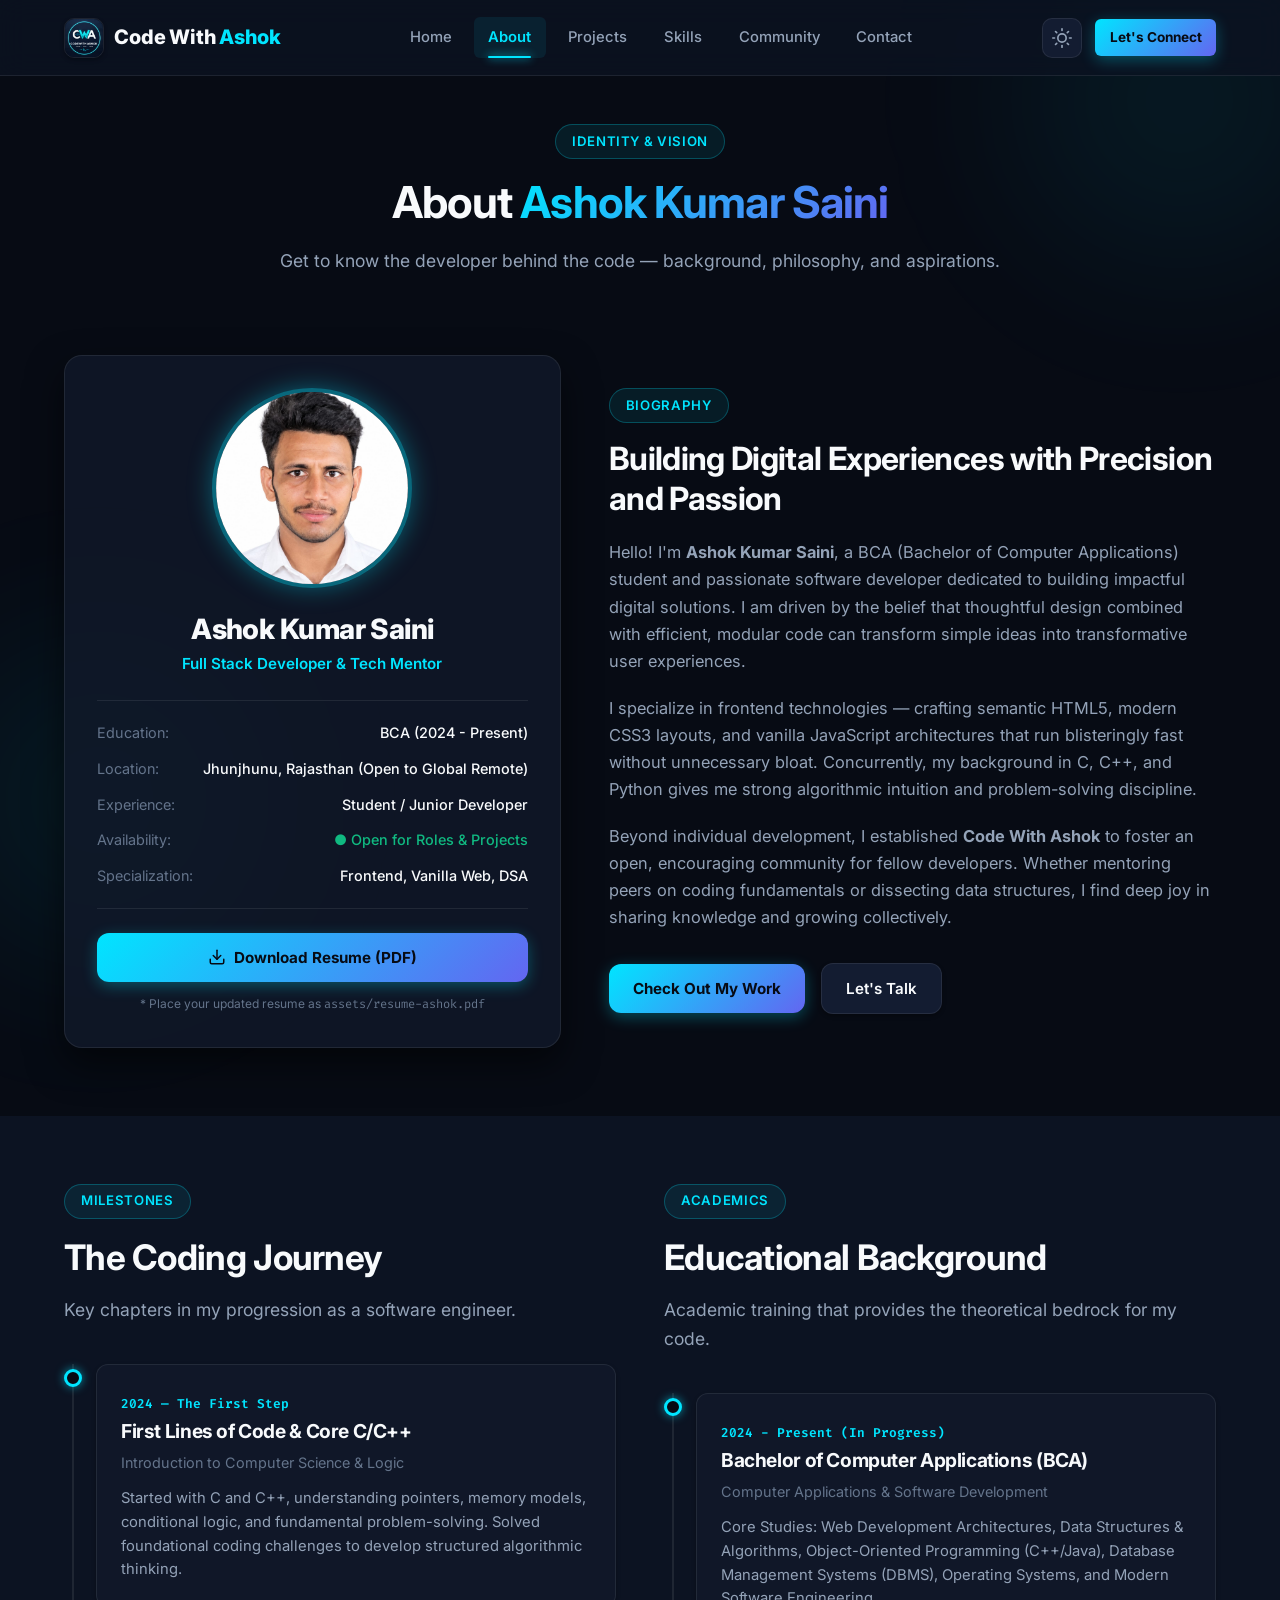
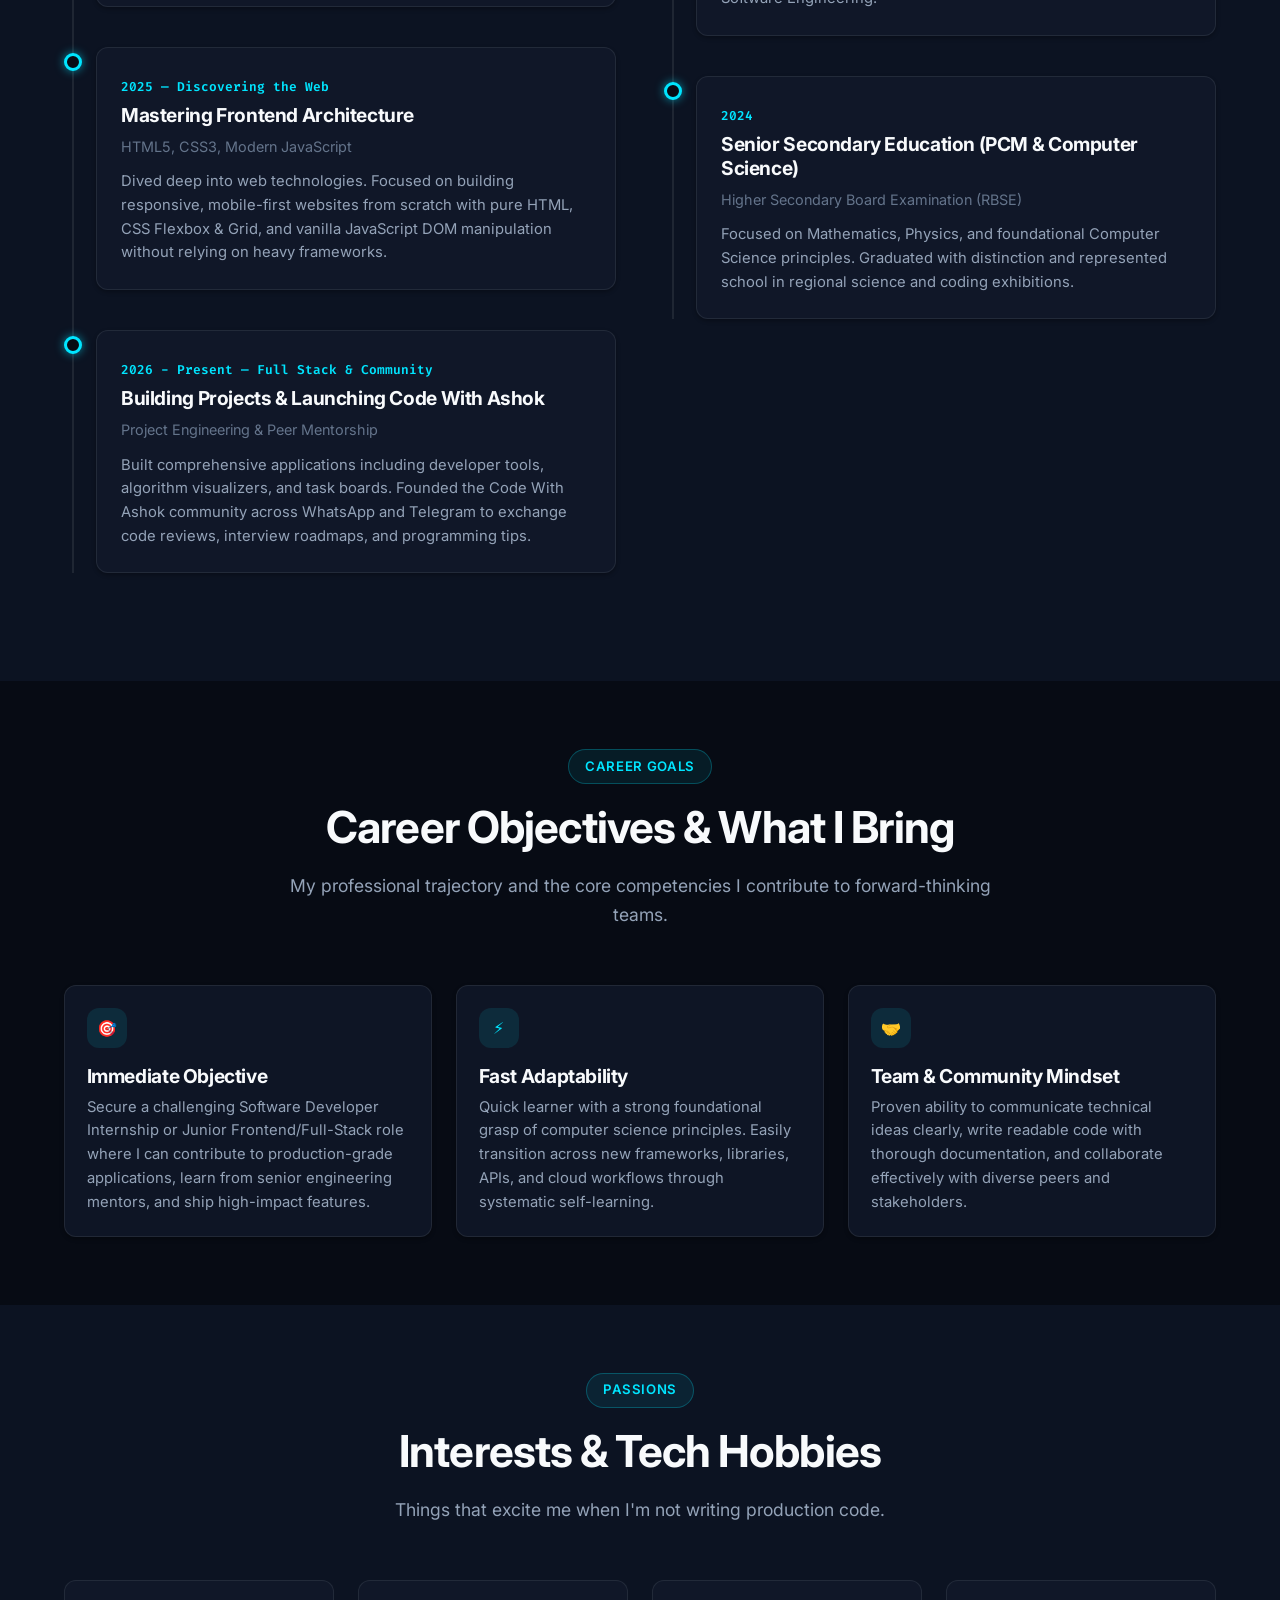
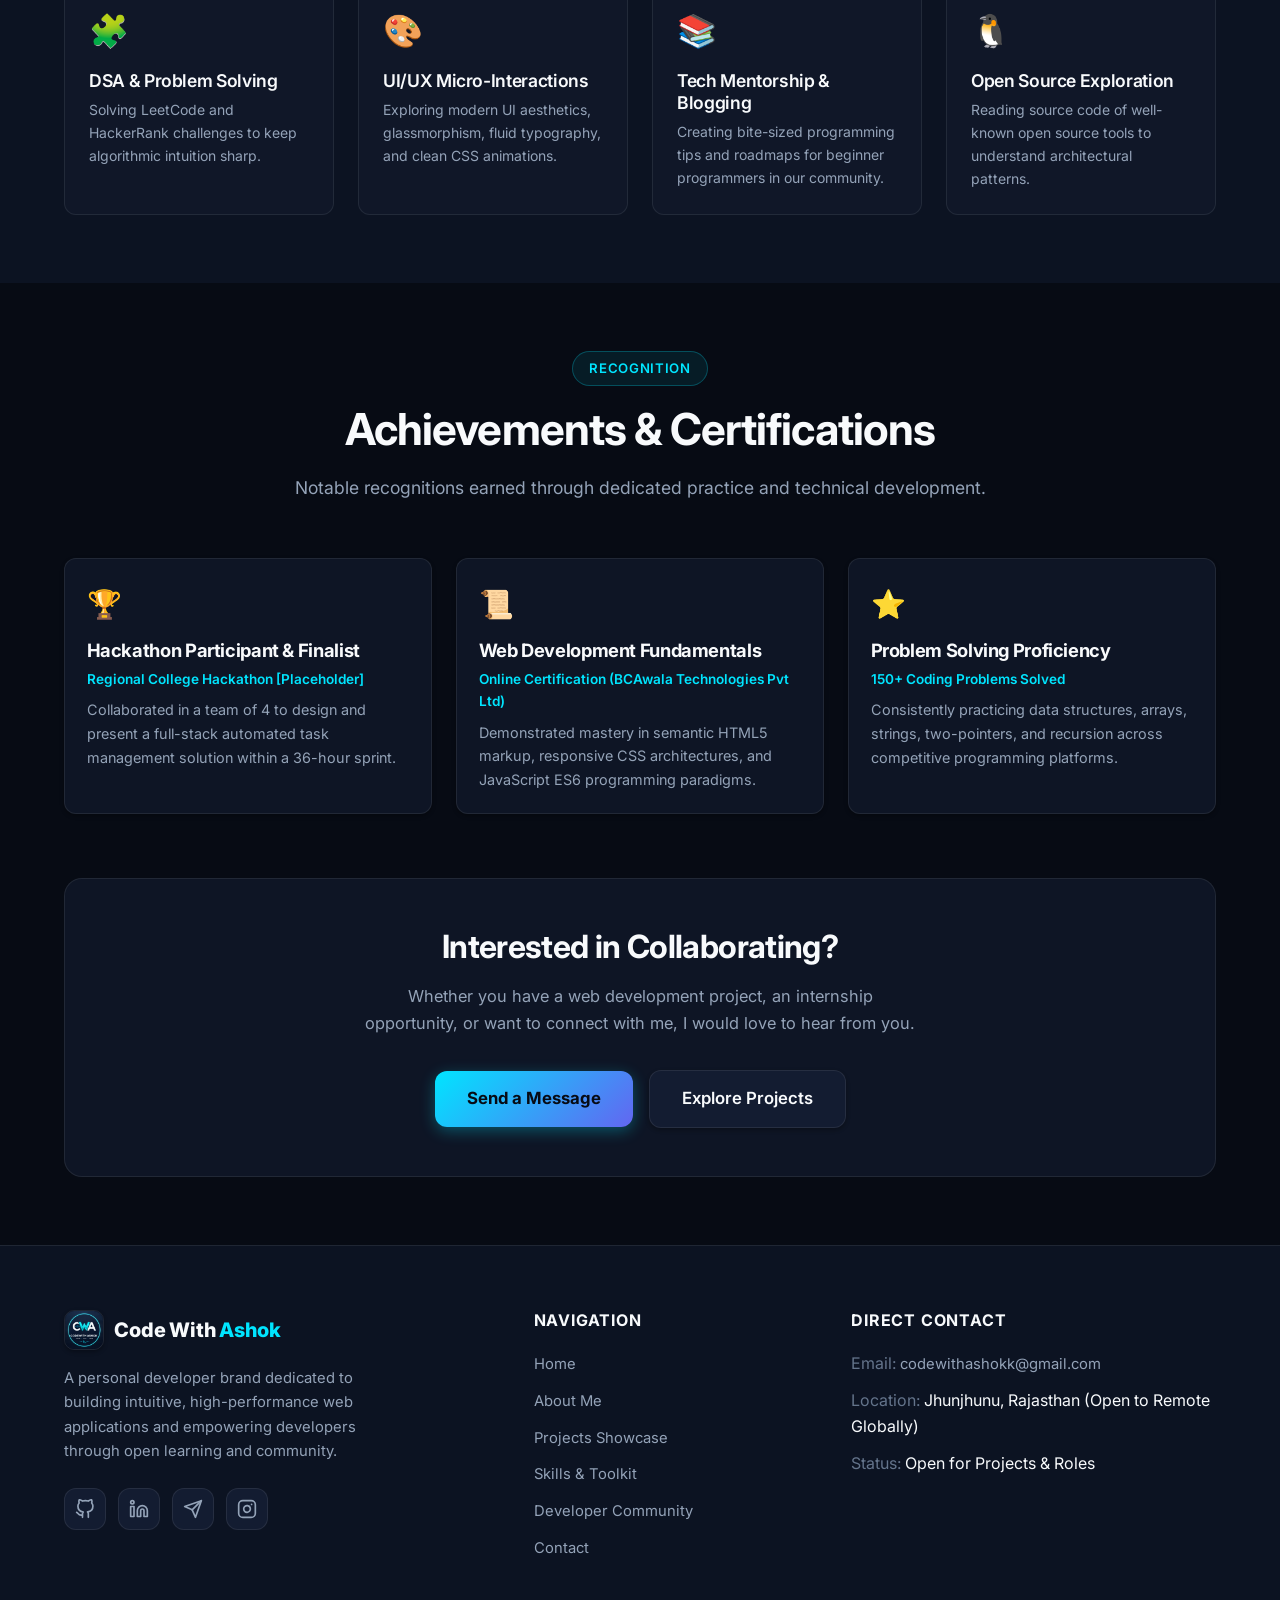
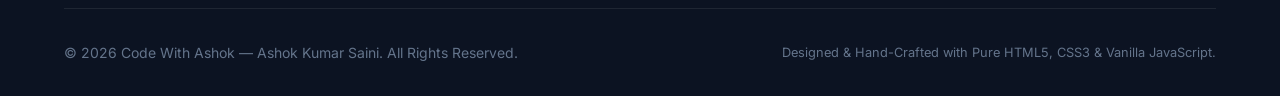
==== commit 5e8ef543: "Fix mobile right-side empty overflow space, add zoomed-out initial mobile scale, and bust CSS cache" ====
--- a/about.html
+++ b/about.html
@@ -2,7 +2,7 @@
 <html lang="en" data-theme="dark">
 <head>
   <meta charset="UTF-8" />
-  <meta name="viewport" content="width=device-width, initial-scale=1.0" />
+  <meta name="viewport" content="width=device-width, initial-scale=1.0, viewport-fit=cover" />
   
   <!-- Primary SEO Meta Tags -->
   <title>About Ashok Kumar Saini — Developer Journey, Background &amp; Vision | Code With Ashok</title>
@@ -38,7 +38,7 @@
   <link href="https://fonts.googleapis.com/css2?family=Fira+Code:wght@400;500;600&family=Inter:wght@400;500;600;700;800&display=swap" rel="stylesheet" />
 
   <!-- Stylesheet -->
-  <link rel="stylesheet" href="css/style.css" />
+  <link rel="stylesheet" href="css/style.css?v=4" />
 
   <!-- Structured Data JSON-LD -->
   <script type="application/ld+json">
@@ -544,6 +544,6 @@
   </button>
 
   <!-- JAVASCRIPT MODULES -->
-  <script src="js/main.js"></script>
+  <script src="js/main.js?v=4"></script>
 </body>
 </html>
--- a/css/style.css
+++ b/css/style.css
@@ -116,6 +116,8 @@
 
 html {
   font-size: 16px;
+  width: 100%;
+  max-width: 100%;
   scroll-behavior: smooth;
   text-rendering: optimizeLegibility;
   -webkit-font-smoothing: antialiased;
@@ -126,6 +128,9 @@
 }
 
 body {
+  position: relative;
+  width: 100%;
+  max-width: 100%;
   font-family: var(--font-sans);
   background-color: var(--bg-primary);
   color: var(--text-primary);
@@ -278,7 +283,7 @@
 
 /* Background Atmosphere Gradients */
 .ambient-glow {
-  position: absolute;
+  position: fixed;
   width: 500px;
   height: 500px;
   border-radius: 50%;
@@ -286,17 +291,19 @@
   filter: blur(80px);
   pointer-events: none;
   z-index: 0;
-  opacity: 0.7;
+  opacity: 0.65;
 }
 
 .ambient-top-right {
-  top: -100px;
-  right: -100px;
+  top: 0;
+  right: 0;
+  transform: translate(30%, -30%);
 }
 
 .ambient-bottom-left {
-  bottom: -150px;
-  left: -150px;
+  bottom: 0;
+  left: 0;
+  transform: translate(-30%, 30%);
 }
 
 /* --------------------------------------------------------------------------
@@ -520,9 +527,10 @@
 .mobile-nav-drawer {
   position: fixed;
   top: 0;
-  right: -320px;
-  width: 300px;
+  right: 0;
+  width: min(85vw, 300px);
   height: 100vh;
+  height: 100dvh;
   background: var(--bg-secondary);
   border-left: 1px solid var(--border-color);
   padding: 5.5rem 1.5rem 2rem;
@@ -530,12 +538,19 @@
   flex-direction: column;
   justify-content: space-between;
   z-index: 1060;
-  transition: right 0.35s cubic-bezier(0.16, 1, 0.3, 1);
+  overflow-y: auto;
+  -webkit-overflow-scrolling: touch;
+  transform: translateX(100%);
+  visibility: hidden;
+  pointer-events: none;
+  transition: transform 0.35s cubic-bezier(0.16, 1, 0.3, 1), visibility 0.35s ease;
   box-shadow: var(--shadow-lg);
 }
 
 .mobile-nav-drawer.open {
-  right: 0;
+  transform: translateX(0);
+  visibility: visible;
+  pointer-events: auto;
 }
 
 .mobile-nav-links {
@@ -2357,13 +2372,13 @@
    -------------------------------------------------------------------------- */
 
 /* Prevent CSS Grid blowout & horizontal overflow across all screen sizes */
-.hero-grid > *,
-.about-hero-grid > *,
-.community-hero-grid > *,
-.contact-grid > *,
-.projects-grid > *,
-.skills-grid > *,
-.footer-grid > * {
+.hero-grid>*,
+.about-hero-grid>*,
+.community-hero-grid>*,
+.contact-grid>*,
+.projects-grid>*,
+.skills-grid>*,
+.footer-grid>* {
   min-width: 0;
 }
 
@@ -2401,17 +2416,16 @@
   word-break: break-word;
 }
 
+.main-content,
+section,
+footer {
+  width: 100%;
+  max-width: 100%;
+  overflow-x: clip;
+}
+
 .code-snippet-box {
   overflow-x: auto;
-  -webkit-overflow-scrolling: touch;
-}
-
-.mobile-nav-drawer {
-  width: min(85vw, 300px);
-  right: -100%;
-  height: 100vh;
-  height: 100dvh;
-  overflow-y: auto;
   -webkit-overflow-scrolling: touch;
 }
 
@@ -2419,11 +2433,17 @@
 @media (max-width: 991px) {
   .hero {
     min-height: auto;
-    padding: 2.75rem 0 3.75rem;
+    padding: 2.5rem 0 3.25rem;
   }
 
   .hero-grid {
-    gap: 2.75rem;
+    gap: 2.25rem;
+  }
+
+  .hero-content,
+  .hero-subtitle {
+    width: 100%;
+    max-width: 100%;
   }
 
   .hero-card-frame {
@@ -2443,12 +2463,16 @@
 
 /* Mobile Landscape & Large Phones (<= 767px) */
 @media (max-width: 767px) {
+  html {
+    font-size: 14px;
+  }
+
   :root {
-    --header-height: 66px;
+    --header-height: 60px;
   }
 
   .navbar.scrolled {
-    height: 62px;
+    height: 58px;
   }
 
   .container {
@@ -2457,21 +2481,21 @@
   }
 
   .ambient-glow {
-    width: 280px;
-    height: 280px;
-    opacity: 0.45;
+    width: 240px;
+    height: 240px;
+    opacity: 0.4;
   }
 
   .section {
-    padding: 3.25rem 0;
+    padding: 2.75rem 0;
   }
 
   .section-sm {
-    padding: 2rem 0;
+    padding: 1.75rem 0;
   }
 
   .section-title-wrap {
-    margin-bottom: 2.25rem;
+    margin-bottom: 2rem;
   }
 
   .section-title {
@@ -2497,7 +2521,7 @@
 
   /* Hero Section Mobile Tuning */
   .hero {
-    padding: 2rem 0 3rem;
+    padding: 1.35rem 0 2.5rem;
   }
 
   .hero-badge {
@@ -2508,27 +2532,29 @@
   }
 
   .hero-title {
-    font-size: clamp(1.9rem, 7.5vw, 2.5rem);
+    font-size: clamp(1.85rem, 7vw, 2.4rem);
     line-height: 1.18;
-    margin-bottom: 1rem;
+    margin-bottom: 0.85rem;
   }
 
   .typewriter-wrap {
     font-size: 0.96rem;
     flex-wrap: wrap;
     line-height: 1.4;
-    min-height: 1.6rem;
+    min-height: 1.5rem;
   }
 
   .hero-subtitle {
     font-size: 0.98rem;
-    line-height: 1.65;
-    margin-bottom: 1.5rem;
+    line-height: 1.6;
+    margin-bottom: 1.35rem;
+    width: 100%;
+    max-width: 100%;
   }
 
   .hero-tech-stack {
-    margin-top: 1.75rem;
-    padding-top: 1.25rem;
+    margin-top: 1.5rem;
+    padding-top: 1.15rem;
   }
 
   .tech-pill {
@@ -2550,7 +2576,7 @@
 
   .form-control,
   .search-input {
-    font-size: 1rem;
+    font-size: 16px;
   }
 
   .search-box {
@@ -2617,8 +2643,12 @@
   }
 }
 
-/* Small Phones (<= 480px) */
+/* Small Phones (<= 480px) — Clean zoomed-out starting scale */
 @media (max-width: 480px) {
+  html {
+    font-size: 13px;
+  }
+
   .brand-logo {
     font-size: 1.05rem;
     gap: 0.5rem;
@@ -2827,7 +2857,7 @@
   }
 }
 
-/* Extra-Small Phones (<= 380px) */
+/* Extra-Small & FHD+ 20:9 Phones (<= 380px CSS / 1080x2400 @ 3x DPR) */
 @media (max-width: 380px) {
   .project-actions {
     flex-direction: column;
@@ -2839,6 +2869,17 @@
 
   .hero-title {
     font-size: 1.72rem;
+  }
+
+  .hero-badge {
+    font-size: 0.73rem;
+    padding: 0.32rem 0.68rem;
+  }
+
+  .code-snippet-box {
+    padding: 0.85rem 0.72rem;
+    font-size: 0.71rem;
+    line-height: 1.55;
   }
 }
 
@@ -2854,12 +2895,12 @@
   align-items: start;
 }
 
-.about-timelines-grid > * {
+.about-timelines-grid>* {
   min-width: 0;
 }
 
-.about-hero-grid > div > img:not(.profile-avatar-large),
-.community-hero-grid > div > img {
+.about-hero-grid>div>img:not(.profile-avatar-large),
+.community-hero-grid>div>img {
   width: 100%;
   height: auto;
 }
@@ -2874,6 +2915,7 @@
 
 /* Tablet Portrait & Landscape (640px - 991px) */
 @media (min-width: 640px) and (max-width: 991px) {
+
   .hobbies-grid,
   .roadmap-grid {
     grid-template-columns: repeat(2, minmax(0, 1fr));
@@ -3023,4 +3065,4 @@
   .section {
     padding: 5.5rem 0;
   }
-}
+}
